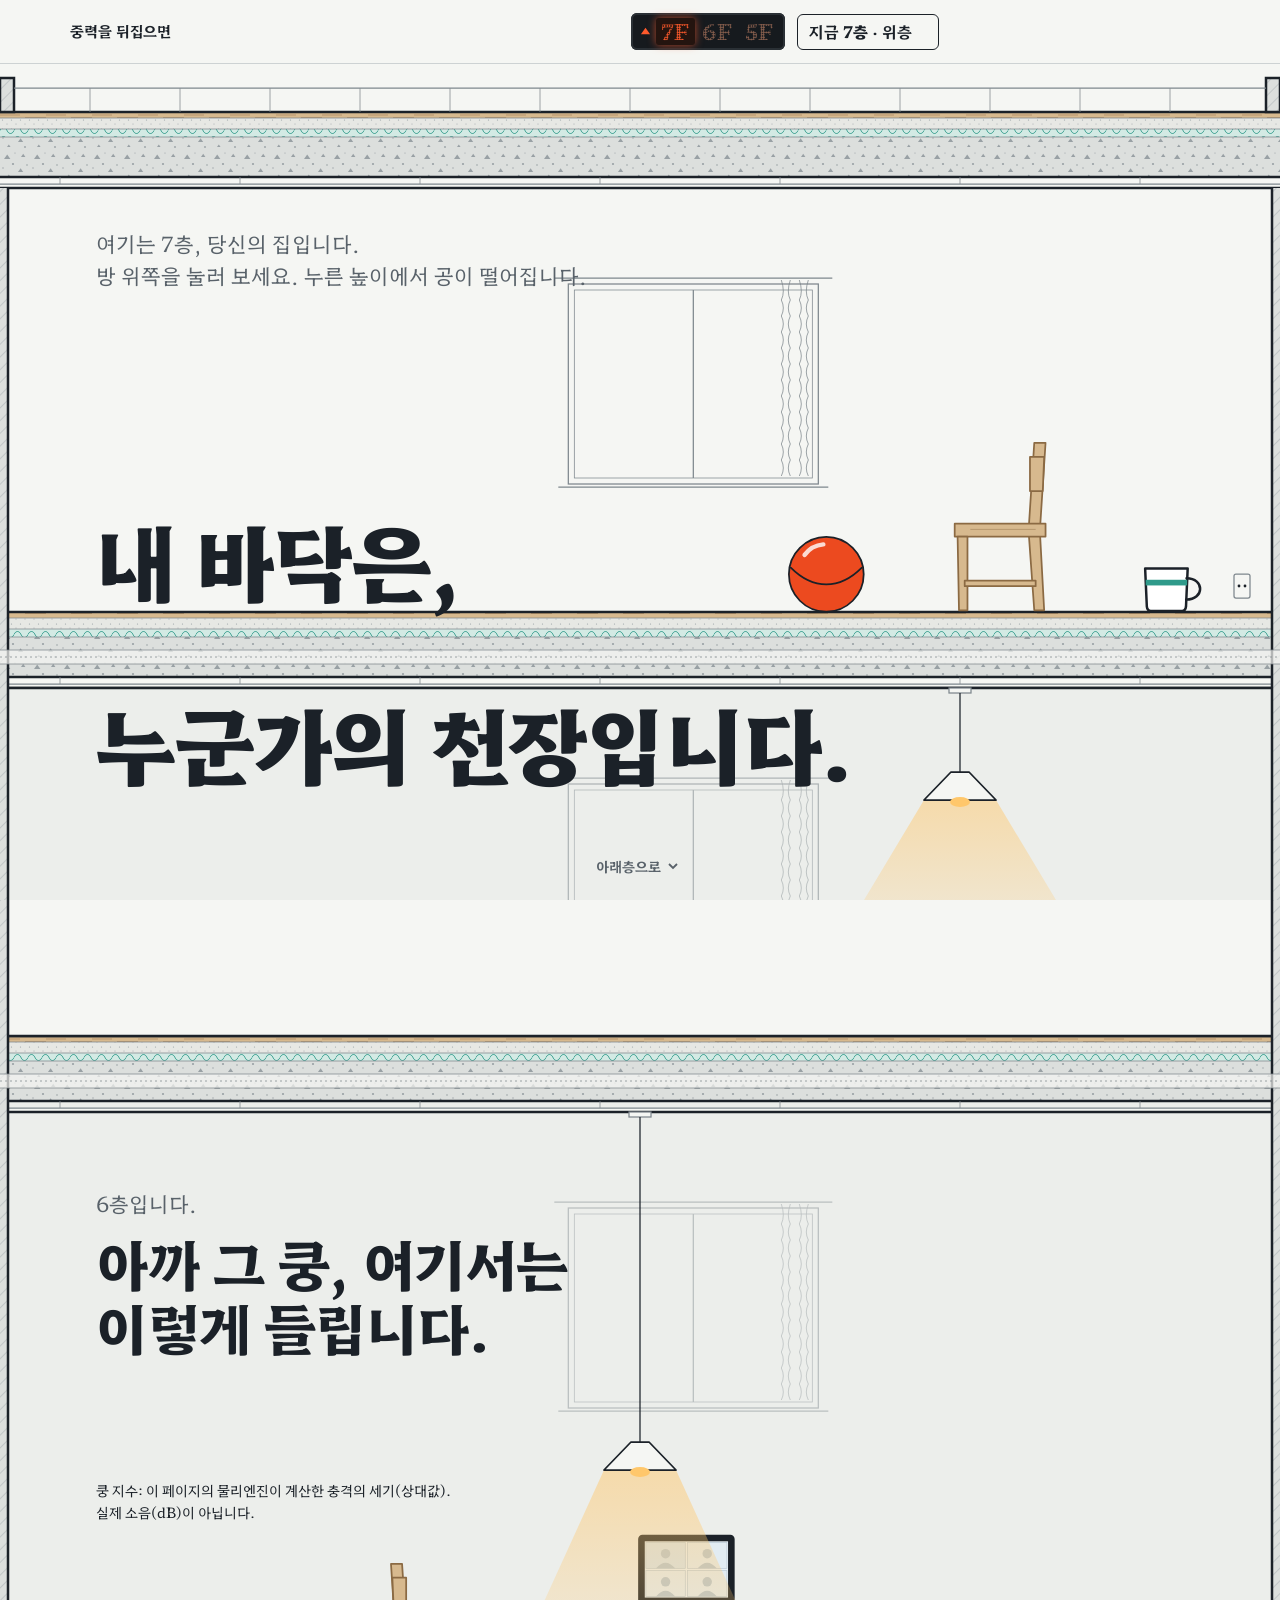
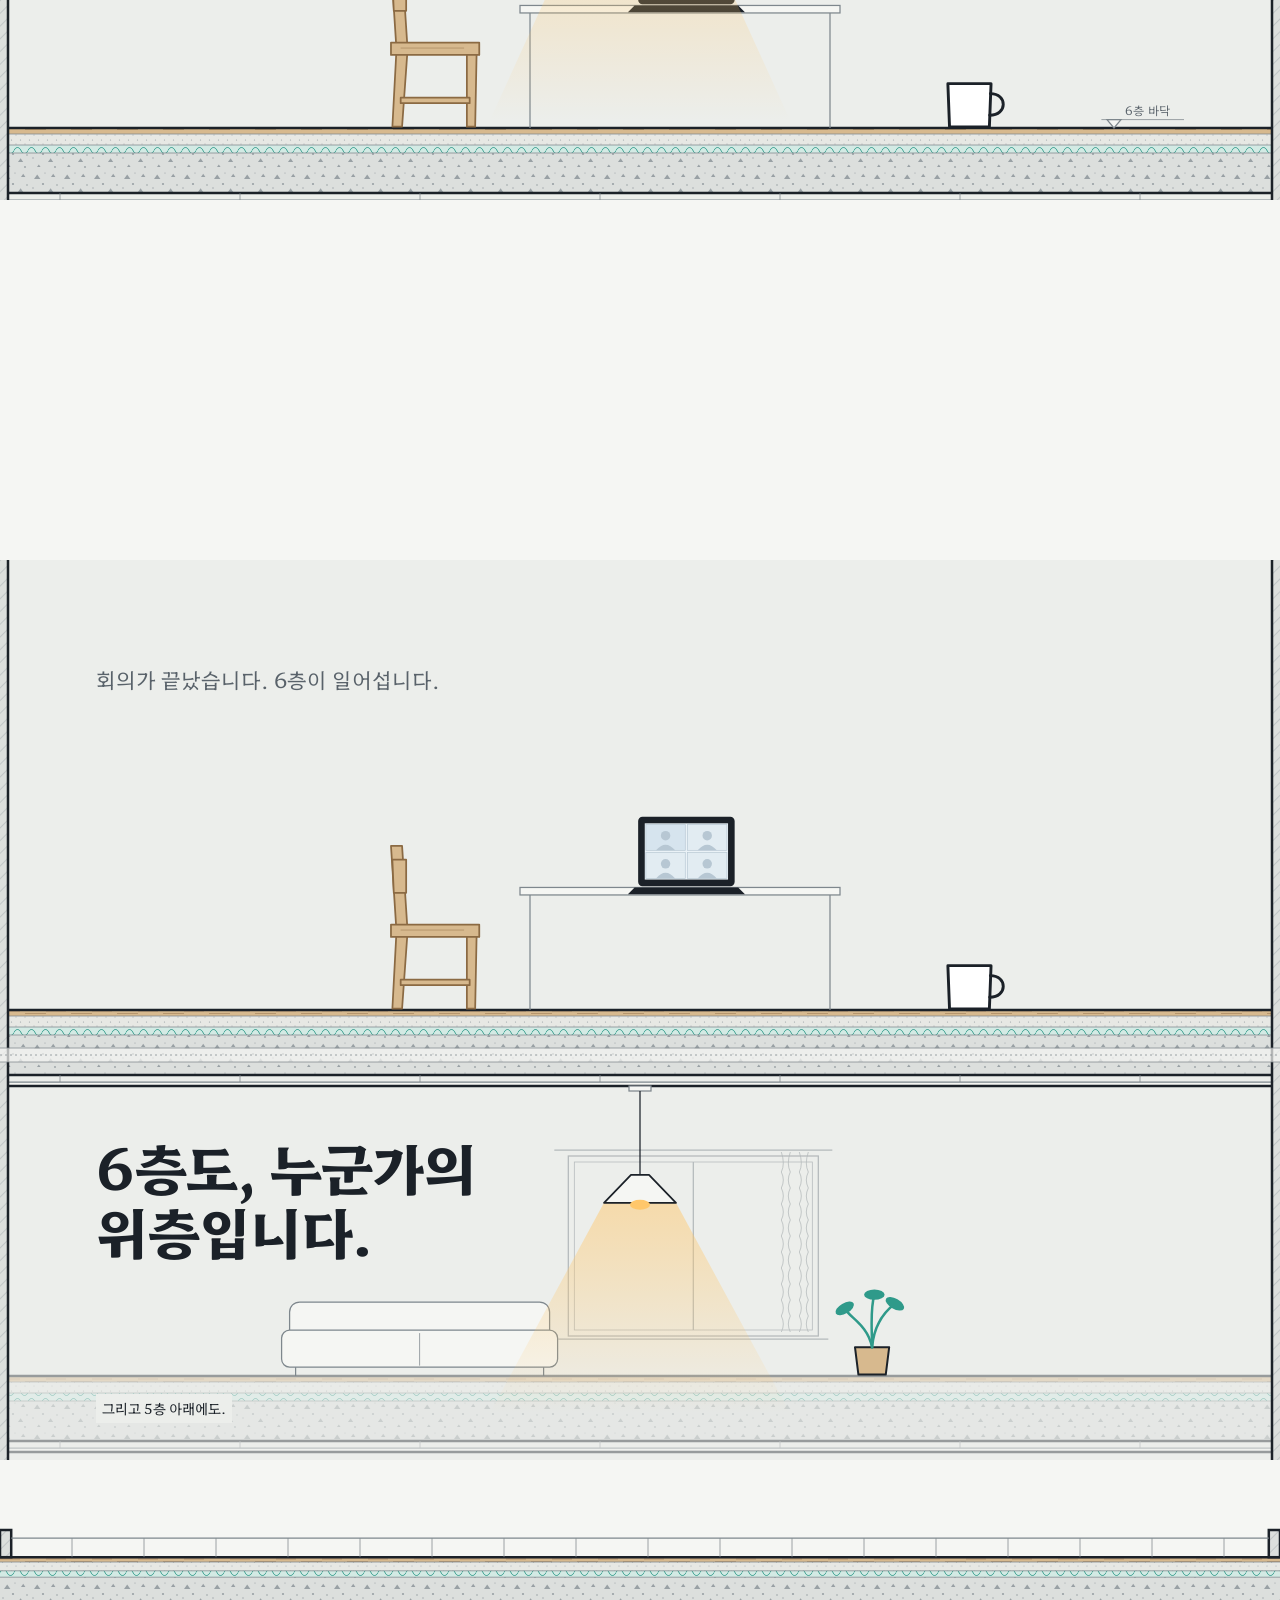
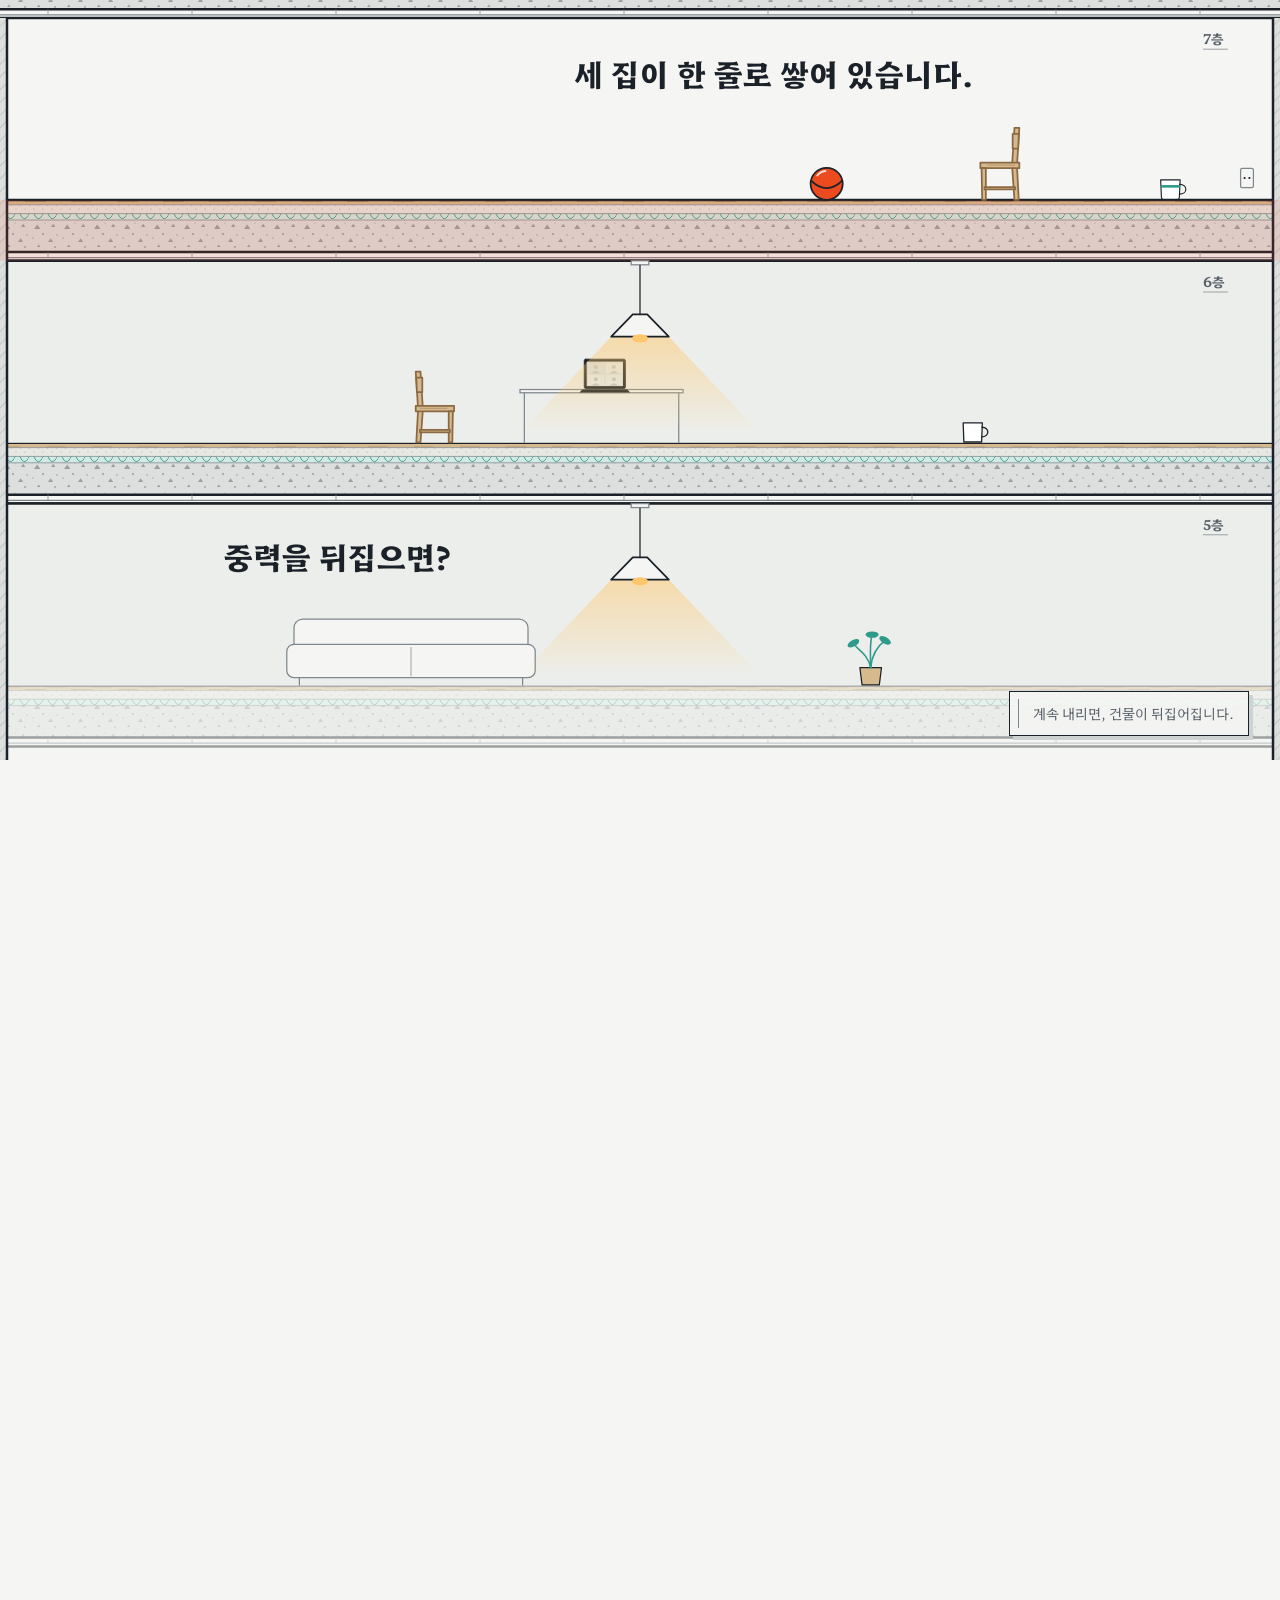
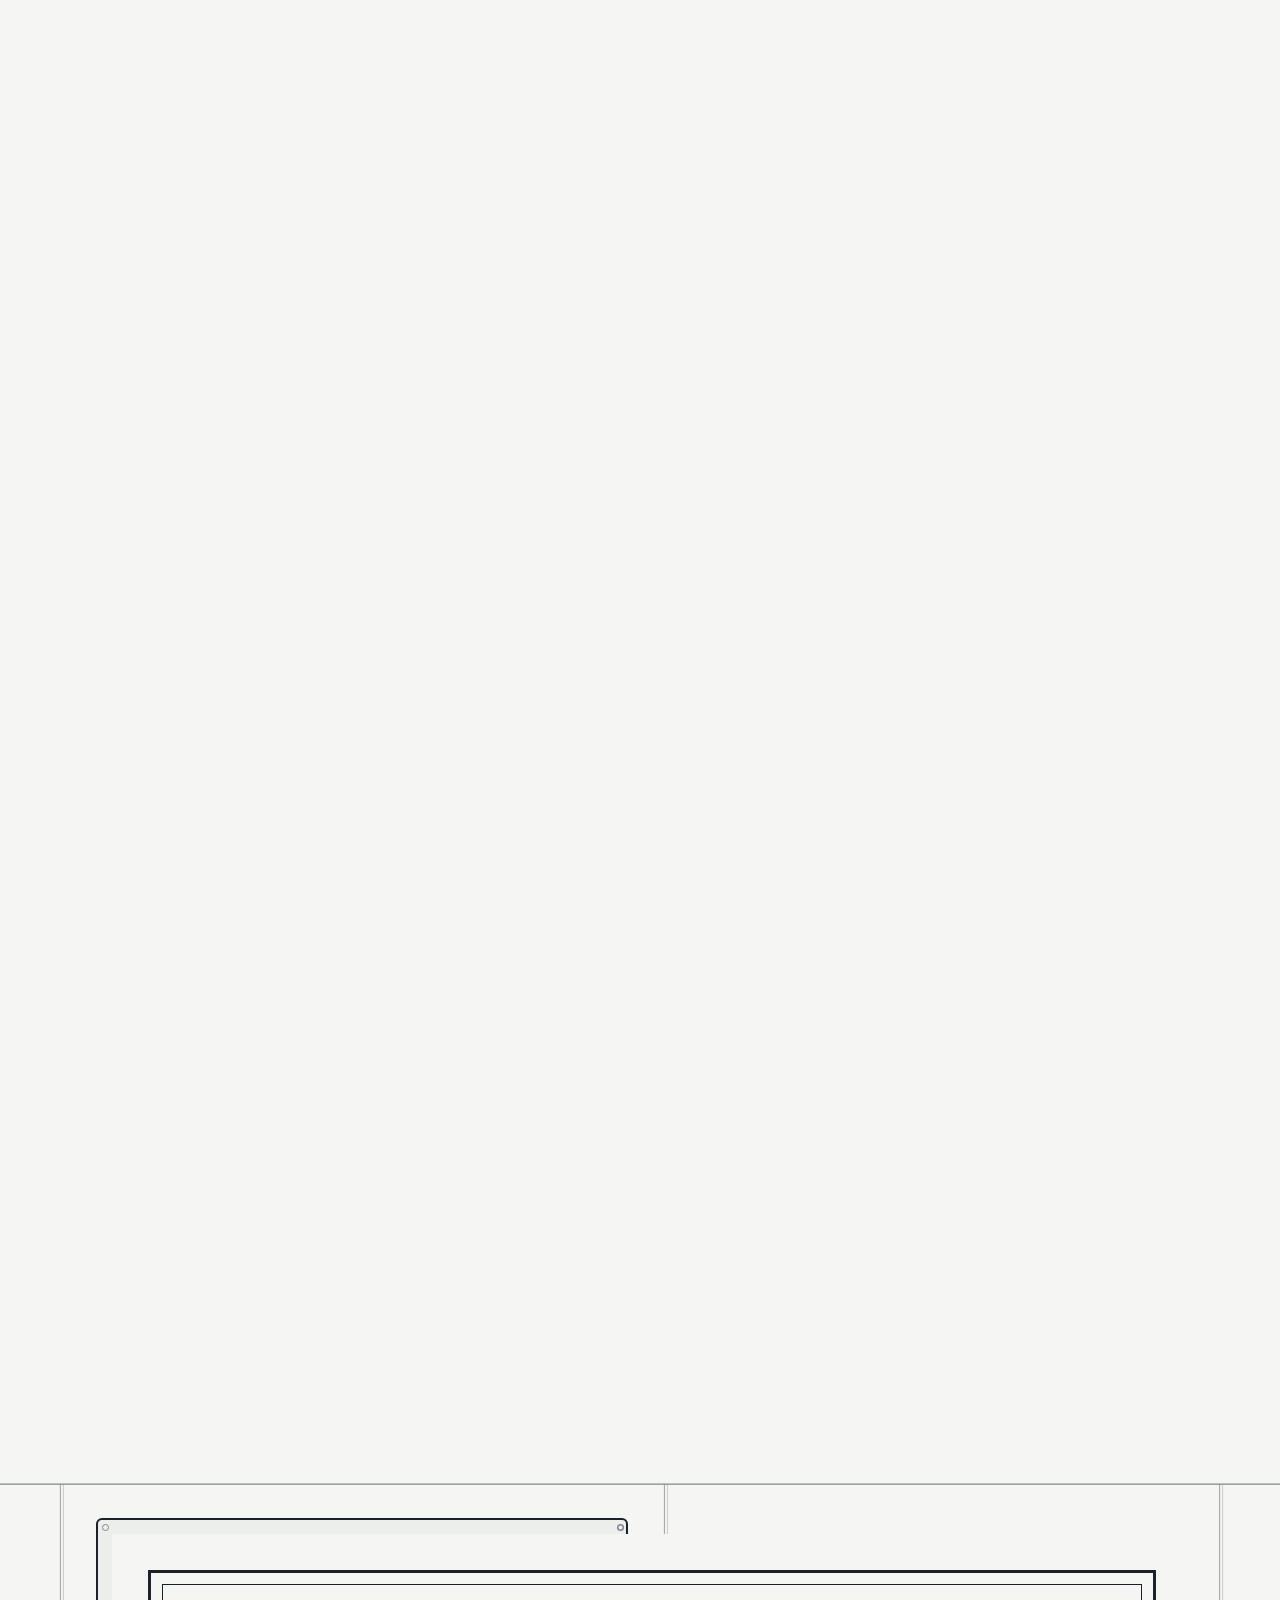
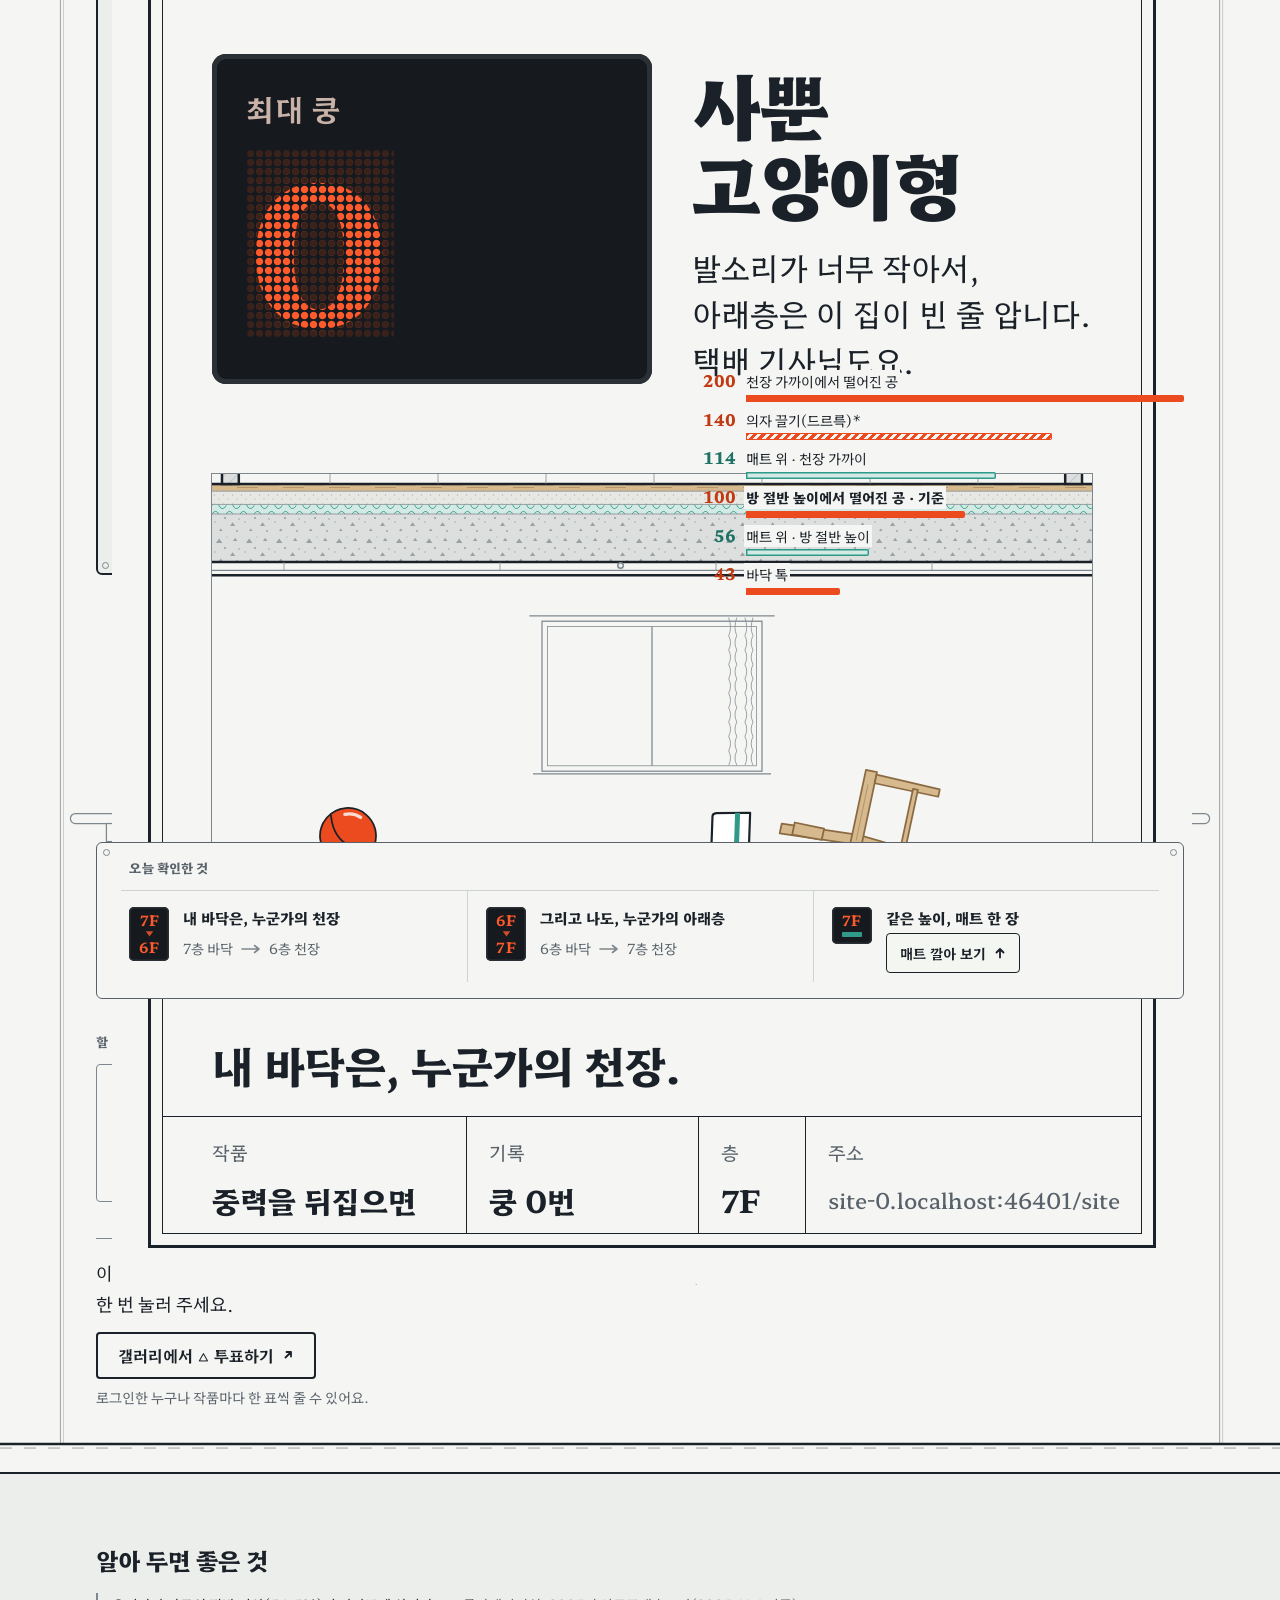
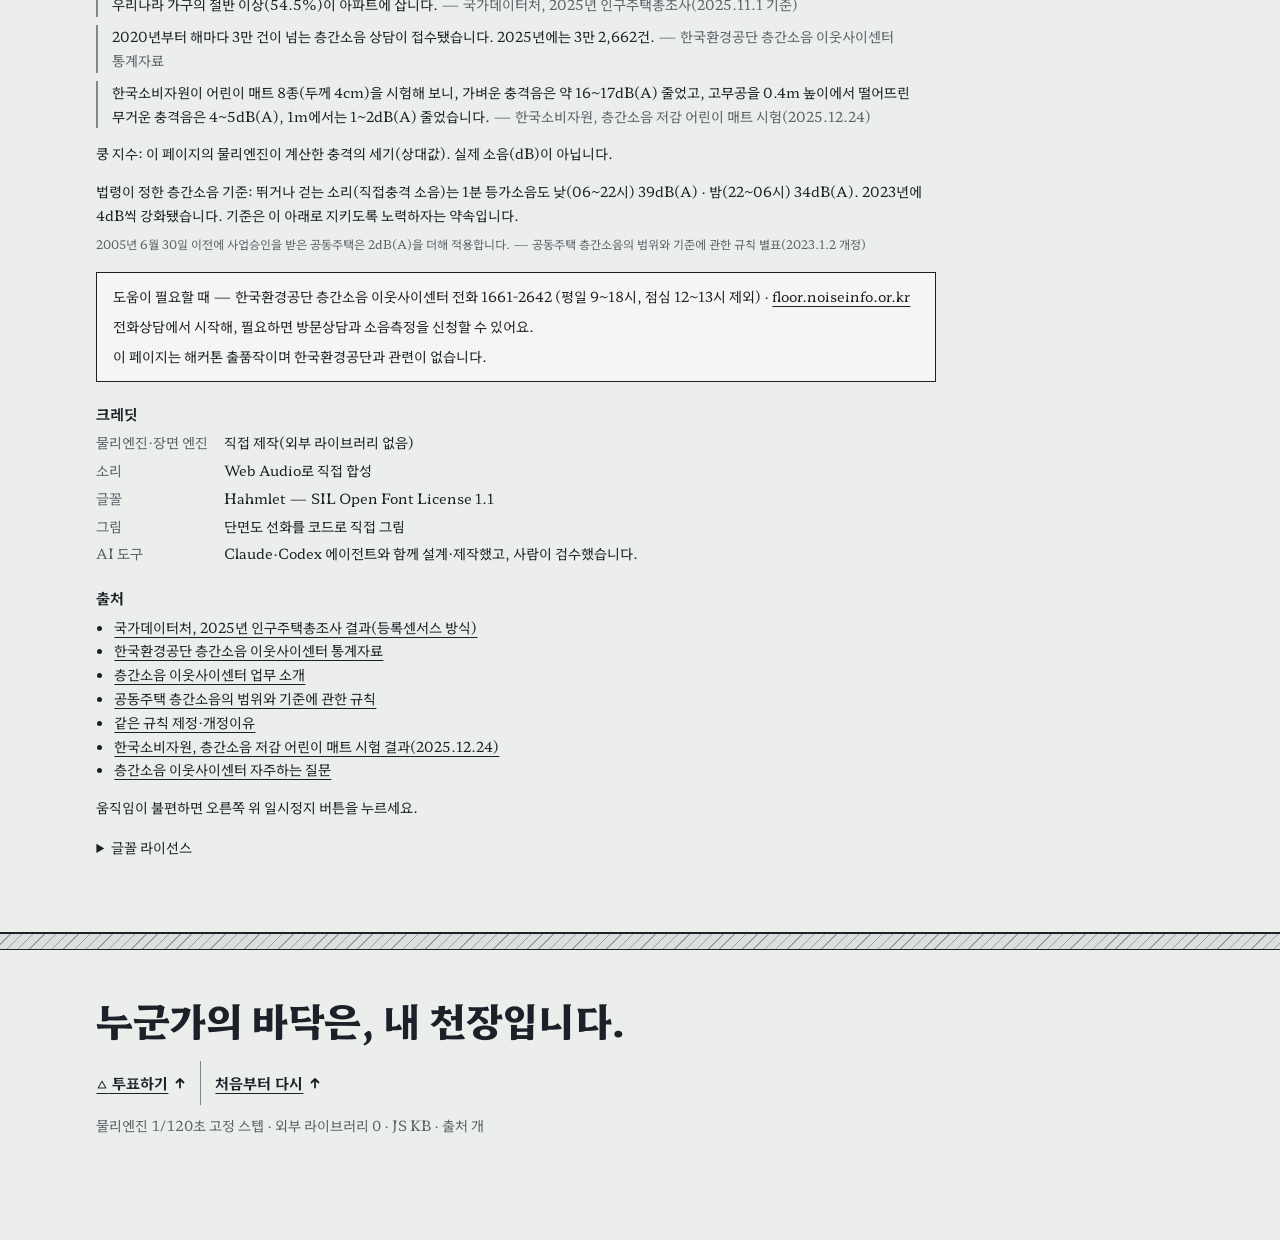
==== site/index.html @ 3a6da4c2 "중력을 뒤집으면 v1.0g 공개 랜딩톤 출품작의 페이지 소스, 직접 만든 2D 물리엔진·스크롤 장면 엔진, 빌드와 검증 스크립트. 이 저장소에서 빌드한 site/dist는 공개 데" ====
<!doctype html>
<html lang="ko">
<head>
  <meta charset="utf-8">
  <meta name="viewport" content="width=device-width, initial-scale=1, viewport-fit=cover">
  <meta name="color-scheme" content="only light">
  <!-- build:metadata -->
  <link rel="preload" href="fonts/hahmlet-subset.woff2" as="font" type="font/woff2" crossorigin>
  <style>
    /* build:tokens */
  </style>
  <link rel="stylesheet" href="styles/site.css">
  <script src="ui/section.js" defer></script>
  <script src="ui/stage.js" defer></script>
  <script src="ui/hud.js" defer></script>
  <script src="ui/card.js" defer></script>
  <!-- build:modules -->
</head>
<body>
  <a class="skip" href="#main">본문으로 건너뛰기</a>

  <!-- 머리띠: U-01 작품명 · U-02 엘리베이터 미니맵 · U-03 층 알림 · U-04 움직임 일시정지 -->
  <header class="hud">
    <span class="brand">중력을 뒤집으면</span>
    <div class="hud-right">
      <div class="lift" data-lift role="img" aria-label="엘리베이터 표시: 지금 7층, 위층">
        <svg class="lift-arrow" viewBox="0 0 12 12" aria-hidden="true" focusable="false"><path d="M1 3h10L6 10z"/></svg>
        <span class="cell is-on" data-lift-floor="7" aria-hidden="true"><span class="dots">7F</span></span>
        <span class="cell" data-lift-floor="6" aria-hidden="true"><span class="dots">6F</span></span>
        <span class="cell" data-lift-floor="5" aria-hidden="true"><span class="dots">5F</span></span>
      </div>
      <!-- v0.8 U-02b(story): 엘리베이터 옆 보이는 글 "지금 7층 · 위층". 낭독은 엘리베이터 이름(U-02)이 같은 말로 맡는다(aria-hidden).
           상태는 엔진 #main[data-current-floor][data-current-view](HOOKS), 쓰기는 ui/hud.js. 가장 긴 글 두 벌(.ln-ghost)로 폭을 미리 잡아
           글이 바뀌어도 머리띠가 밀리지 않는다. 휴대폰(폭 480 이하)은 '지금'을 빼고 층/위아래 두 줄(엘리베이터 표시판처럼) -->
      <span class="lift-now" data-lift-now aria-hidden="true">
        <span class="ln-txt"><span class="ln-now">지금 </span><b class="ln-floor">7층</b><span class="ln-sep"> · </span><span class="ln-view">위층</span></span>
        <span class="ln-ghost"><span class="ln-now">지금 </span><b class="ln-floor">7층</b><span class="ln-sep"> · </span><span class="ln-view">아래층</span></span>
        <span class="ln-ghost"><span class="ln-now">지금 </span><b class="ln-floor">세 층</b><span class="ln-sep"> </span><span class="ln-view">모두</span></span>
      </span>
      <p class="sr" data-floor-live aria-live="polite"></p>
      <!-- 토글 두 개는 숨어 있어도 자리를 잡는다(site.css .toggle[hidden]) → 켜질 때·문구가 바뀔 때 머리띠가 밀리지 않는다(레드팀 v0.2.2 6절, 320 CLS).
           v0.3 U-05 소리: 기본 꺼짐. 켜고 끄기·AudioContext는 엔진(HOOKS 9.2), 라벨은 ui/hud.js. 좁은 화면에서는 아이콘만 보이고 이름은 그대로 읽힌다.
           v0.3.5 접근성: 보이는 라벨이 지금 할 동작을 말하므로("소리 켜기" ↔ "소리 끄기") aria-pressed는 쓰지 않는다(겹쳐 쓰면 "소리 끄기, 눌림"처럼 두 번 말한다).
           상태는 data-pressed="true|false"(모양·라벨만 이 값을 본다) -->
      <div class="toggles">
        <button type="button" id="sound-toggle" class="toggle toggle-sound" data-action="sound" data-pressed="false" hidden>
          <svg viewBox="0 0 16 14" aria-hidden="true" focusable="false"><path d="M1.5 5h2.6L8 1.8v10.4L4.1 9H1.5z" fill="currentColor"/><path class="ic-off" d="M10.4 4.6l4.2 4.8M14.6 4.6l-4.2 4.8" fill="none" stroke="currentColor" stroke-width="1.6" stroke-linecap="round"/><path class="ic-on" d="M10.3 4.4a3.6 3.6 0 0 1 0 5.2M12.4 2.4a6.4 6.4 0 0 1 0 9.2" fill="none" stroke="currentColor" stroke-width="1.6" stroke-linecap="round"/></svg>
          <span class="tg-label"><span data-sound-label>소리 켜기</span><span class="tg-ghost" aria-hidden="true">소리 끄기</span></span>
        </button>
        <button type="button" id="motion-pause" class="toggle" data-pressed="false" hidden>
          <svg viewBox="0 0 14 14" aria-hidden="true" focusable="false"><g class="ic-off"><rect x="2.5" y="2" width="3" height="10" rx="1" fill="currentColor"/><rect x="8.5" y="2" width="3" height="10" rx="1" fill="currentColor"/></g><path class="ic-on" d="M3.5 2.2v9.6L11.8 7z" fill="currentColor"/></svg>
          <span class="tg-label"><span data-pause-label>움직임 일시정지</span><span class="tg-ghost" aria-hidden="true">움직임 다시 켜기</span></span>
        </button>
      </div>
    </div>
    <!-- 머리띠 아래 작은 알림: 소리 켜기 실패(엔진이 글을 쓴다, 비면 안 보임)와 U-08 첫 진동 안내(3초 뒤 엔진이 숨김) -->
    <p class="hud-note" data-sound-status role="status"></p>
    <p class="hud-note" data-cue="u-08" role="status" hidden>아래층에서 들을 때만 휴대폰이 짧게 떨립니다. 오른쪽 위 일시정지 버튼을 누르면 멈춥니다.</p>
  </header>

  <main id="main" tabindex="-1" data-page-stage data-perspective="upstairs">

    <!-- S0 · 7층, 나의 집 -->
    <section class="scene" id="s0" data-scene="s0" data-floor="7" aria-labelledby="s0-title">
      <div class="panel" data-motion="slab-intro" data-motion-sticky>
        <div class="stage" data-stage="s0" data-physics="slab">
          <svg class="room" data-art-room aria-hidden="true" focusable="false"></svg>
          <div class="strip" data-record-strip="7-6" aria-hidden="true"></div>
          <div class="lt-slab-wave-layer" data-wave-layer="7-6" aria-hidden="true"></div>
          <div class="plamp" data-physics-lamp="6" aria-hidden="true"></div>
          <div class="hit" data-hit="7" data-action="tap" aria-hidden="true"></div>
          <div class="pbody" data-physics-body="7:ball" data-action="drop" aria-hidden="true"></div>
          <div class="pbody" data-physics-body="7:chair" aria-hidden="true"></div>
          <div class="pbody" data-physics-body="7:cup" aria-hidden="true"></div>
          <span class="react" data-react="6" aria-hidden="true" hidden>…?</span>
        </div>
        <div class="copy">
          <h1 id="s0-title"><span class="display" data-place="s0-line1">내 바닥은,</span> <span class="display" data-place="s0-line2">누군가의 천장입니다.</span></h1>
          <!-- S0-02(v0.2.2): 모바일 줄바꿈 "…집입니다. / 바닥을 톡, 또는 방 위쪽을 눌러 / 공을 떨어뜨려 보세요." 폭 360 이하에서는 첫 문장을 숨긴다(엘리베이터 7F·U-03a가 같은 정보) -->
          <!-- v0.8(story S0-02): 할 일과 결과 두 문장. 휴대폰은 두 문장을 두 줄로. 폭 360 이하 첫 문장 숨김은 그대로(머리띠 U-02b가 같은 정보) -->
          <p class="lead" data-place="s0-intro"><span class="intro-a">여기는 7층, 당신의 집입니다.<br></span>방 위쪽을 눌러 보세요. <br class="m-only">누른 높이에서 공이 떨어집니다.</p>
          <p class="keys" data-place="s0-keys">
            <button type="button" class="btn btn-ghost btn-sm" data-action="drop" hidden>공 떨어뜨리기</button>
            <button type="button" class="btn btn-ghost btn-sm" data-action="drop-high" hidden>높은 데서 떨어뜨리기</button>
            <button type="button" class="btn btn-ghost btn-sm" data-action="tap" hidden>바닥 톡</button>
          </p>
          <p class="cue" data-place="s0-after" data-cue="s0-after" hidden>방금 그 쿵, 6층 천장에 닿았습니다.<br>더 높이에서 떨어뜨리면, 더 크게 울립니다.</p>
          <!-- v1.0-K(story S0-07): 띠 주석 = 쿵 지수 정의와 눈금(기준 100과 양 끝, 버튼으로 다시 낼 수 있는 실측값만). 숫자는 정적 글(qa가 엔진값과 대조).
               휴대폰 줄바꿈 "…공 100 · / 천장 가까이 공 200". 'dB 아님'은 S2 U-06·S6-16·바닥글 -->
          <!-- 넓은 화면은 6층 조명 오른쪽 좁은 칸에 세로 미니 눈금(위 = 큰 값, S6 눈금과 같은 문법)으로 선다(stage.js .is-col). 글 순서(DOM)는 그대로 -->
          <p class="band-note band-ruler" data-place="s0-band" data-cue="s0-band" hidden><span class="br-k">쿵 지수<span class="br-def">(바닥이 받은 충격의 세기)</span>:</span> <br class="m-only"><span class="br-list"><span class="br-i"><span class="br-l">바닥 톡</span> <b>43</b></span><span class="br-sep"> · </span><span class="br-i"><span class="br-l">방 절반 높이 공</span> <b>100</b></span><span class="br-sep"> · </span><br class="m-only"><span class="br-i"><span class="br-l">천장 가까이 공</span> <b>200</b></span></span></p>
          <output class="sr" data-kung-reading></output>
          <p class="sr" data-fx="first-impact" role="status"></p>
          <a class="scroll-hint" data-place="s0-down" href="#s2">아래층으로 <svg viewBox="0 0 12 12" aria-hidden="true" focusable="false"><path d="M2 4l4 4 4-4" fill="none" stroke="currentColor" stroke-width="1.8"/></svg></a>
        </div>
      </div>
    </section>

    <!-- S1 · 7층, 쿵 기록 확장 [1.1] (v0.3, HOOKS 9.1). S0와 같은 방·같은 바디(엔진이 이름으로 묶는다).
         모듈이 준비되기 전에는 장면 전체가 hidden이다(없으면 S0 → S2로 잇는다) -->
    <section class="scene" id="s1" data-scene="s1" data-floor="7" aria-labelledby="s1-title" hidden>
      <div class="panel" data-motion="record-extend" data-motion-sticky>
        <div class="stage" data-stage="s1" data-physics="gesture">
          <svg class="room" data-art-room aria-hidden="true" focusable="false"></svg>
          <div class="strip" data-record-strip="7-6" aria-hidden="true"></div>
          <div class="lt-slab-wave-layer" data-wave-layer="7-6" aria-hidden="true"></div>
          <div class="plamp" data-physics-lamp="6" aria-hidden="true"></div>
          <div class="pbody" data-physics-body="7:ball" data-physics-gesture="throw-ball" aria-hidden="true"></div>
          <div class="pbody" data-physics-body="7:chair" data-physics-gesture="drag-chair" aria-hidden="true"></div>
          <div class="pbody" data-physics-body="7:cup" aria-hidden="true"></div>
          <span class="react" data-react="6" aria-hidden="true" hidden>…?</span>
          <!-- 의자를 꾹 누르는 0.3초 동안 차오르는 고리(터치). 자리(left·top = 누른 점)와 hidden은 엔진 -->
          <span class="grab-ring" data-grab-ring aria-hidden="true" hidden></span>
        </div>
        <div class="copy">
          <div data-place="s1-note">
            <h2 id="s1-title" class="s1-h">던져도, 끌어도 됩니다. <br class="d-only">전부 바닥에 새겨집니다.</h2>
            <p class="cue" data-cue="s1-03" hidden>의자는 꾹 눌러 끌고, 공은 잡아 던질 수 있어요.</p>
          </div>
          <!-- v0.3.1: 버튼은 안내와 따로 놓는다(휴대폰은 화면 아래 엄지 자리 — 공이 굴러오는 바닥선 위를 비운다) -->
          <p class="keys" data-place="s1-keys">
            <button type="button" class="btn btn-ghost btn-sm" data-action="drag-chair" hidden>의자 끌기</button>
            <button type="button" class="btn btn-ghost btn-sm" data-action="throw-ball" hidden>세게 던지기</button>
          </p>
          <p class="sr" data-fx="gesture-feedback" role="status"></p>
        </div>
      </div>
    </section>

    <!-- S2 · 6층, 같은 쿵 다른 자리 -->
    <section class="scene" id="s2" data-scene="s2" data-floor="6" aria-labelledby="s2-title">
      <div class="panel" data-motion="replay-cue" data-motion-sticky>
        <div class="stage" data-stage="s2" data-physics="replay-pendulum">
          <svg class="room" data-art-room aria-hidden="true" focusable="false"></svg>
          <div class="strip" data-record-strip="7-6" aria-hidden="true"><span data-replay-cursor hidden></span></div>
          <div class="lt-slab-wave-layer" data-wave-layer="7-6" aria-hidden="true"></div>
          <div class="plamp" data-physics-lamp="6" aria-hidden="true"></div>
          <div class="pbody" data-physics-body="6:chair" aria-hidden="true"></div>
          <div class="pbody" data-physics-body="6:mug" aria-hidden="true"></div>
          <span class="react" data-react="laptop" aria-hidden="true" hidden>…?</span>
        </div>
        <div class="copy">
          <div data-place="s2-copy">
            <p class="lead">6층입니다.</p>
            <h2 id="s2-title" class="h2">아까 그 쿵, 여기서는 이렇게 들립니다.</h2>
            <p class="cue" data-cue="s2-after" hidden>같은 ‘쿵’, 듣는 자리가 다릅니다.</p>
            <p class="cue" data-cue="s2-empty" hidden>조용히 지나가셨네요. 대신 공이 한 번 떨어졌습니다.</p>
            <p class="cue cue-sound" data-cue="s2-06" hidden>오른쪽 위에서 소리를 켜면, 여기서는 더 둔하고 크게 들립니다.</p>
            <p class="actions"><button type="button" class="btn btn-ghost btn-sm" data-action="replay" hidden>다시 듣기</button></p>
            <p class="u06">쿵 지수: 이 페이지의 물리엔진이 계산한 충격의 세기(상대값). 실제 소음(dB)이 아닙니다.</p>
            <p class="sr" data-fx="replay-feedback" role="status"></p>
          </div>
        </div>
      </div>
    </section>

    <!-- S3 · 5층, 6층도 누군가의 위층 -->
    <section class="scene" id="s3" data-scene="s3" data-floor="5" aria-labelledby="s3-title">
      <div class="panel" data-motion="floor-continuation" data-motion-sticky>
        <div class="stage" data-stage="s3" data-physics="transmit-impact">
          <svg class="room" data-art-room aria-hidden="true" focusable="false"></svg>
          <div class="strip" data-record-strip="6-5" aria-hidden="true"></div>
          <div class="lt-slab-wave-layer" data-wave-layer="6-5" aria-hidden="true"></div>
          <div class="plamp" data-physics-lamp="5" aria-hidden="true"></div>
          <div class="hit" data-hit="6" data-action="nudge" aria-hidden="true"></div>
          <div class="pbody" data-physics-body="6:chair" data-action="nudge" aria-hidden="true"></div>
          <div class="pbody" data-physics-body="6:mug" aria-hidden="true"></div>
          <div class="pbody" data-physics-body="5:plant" aria-hidden="true"></div>
          <span class="react" data-react="5" aria-hidden="true" hidden>…?</span>
        </div>
        <div class="copy">
          <div data-place="s3-top">
            <p class="lead">회의가 끝났습니다. 6층이 일어섭니다.</p>
            <p class="actions"><button type="button" class="btn btn-ghost btn-sm" data-action="nudge" hidden>6층 의자 밀기</button></p>
          </div>
          <h2 id="s3-title" class="h2" data-place="s3-key">6층도, 누군가의 위층입니다.</h2>
          <p data-place="s3-below">그리고 5층 아래에도.</p>
          <p class="sr" data-fx="floor-echo" role="status"></p>
        </div>
      </div>
    </section>

    <!-- S4 · 절정: 중력을 뒤집으면. 회전은 data-flip-layer(무대)만. 버튼·핵심 카피·머리띠는 밖 -->
    <section class="scene" id="s4" data-scene="s4" data-floor="7 6 5" aria-labelledby="s4-title">
      <div class="panel" data-motion="flip-stage" data-motion-sticky>
        <div class="stage" data-stage="s4" data-physics="reverse-gravity">
          <div class="flip-layer lt-building-flip-layer" data-flip-layer>
            <svg class="room" data-art-room aria-hidden="true" focusable="false"></svg>
            <div class="strip" data-record-strip="7-6" aria-hidden="true"></div>
            <div class="strip" data-record-strip="6-5" aria-hidden="true"></div>
            <div class="lt-slab-wave-layer" data-wave-layer="7-6" aria-hidden="true"></div>
            <div class="lt-slab-wave-layer" data-wave-layer="6-5" aria-hidden="true"></div>
            <div class="lt-slab-wave-layer" data-wave-layer="6-7" aria-hidden="true"></div>
            <div class="lt-slab-wave-layer" data-wave-layer="5-6" aria-hidden="true"></div>
            <div class="plamp" data-physics-lamp="6" aria-hidden="true"></div>
            <div class="plamp" data-physics-lamp="5" aria-hidden="true"></div>
            <div class="pbody" data-physics-body="7:ball" aria-hidden="true"></div>
            <div class="pbody" data-physics-body="7:chair" aria-hidden="true"></div>
            <div class="pbody" data-physics-body="7:cup" aria-hidden="true"></div>
            <div class="pbody" data-physics-body="6:chair" aria-hidden="true"></div>
            <div class="pbody" data-physics-body="6:mug" aria-hidden="true"></div>
            <div class="pbody" data-physics-body="5:plant" aria-hidden="true"></div>
            <!-- 글 블록 번호는 엔진의 방을 따른다: copy:1 = 7층에 떠 있는 블록, copy:0 = 5층에 떠 있는 블록 -->
            <p class="block" data-physics-body="copy:1" aria-hidden="true">세 집이 한 줄로 쌓여 있습니다.</p>
            <p class="block" data-physics-body="copy:0" aria-hidden="true">중력을 뒤집으면?</p>
            <span class="react" data-react="7" data-building-upright aria-hidden="true" hidden>…?</span>
          </div>
          <!-- v0.6 F2(motion R10-5): 480 이하 준비·회전 동안 정방향으로 읽히는 S4-02(회전층 밖, arch가 hidden을 켜고 끈다). 낭독은 #s4-title이 한 번 -->
          <p class="s4-question" data-s4-question aria-hidden="true" hidden>중력을 뒤집으면?</p>
        </div>
        <div class="copy">
          <h2 id="s4-title" class="sr">세 집이 한 줄로 쌓여 있습니다. 중력을 뒤집으면?</h2>
          <div class="controls" data-place="s4-controls">
            <!-- v0.6 F2b(story S4-23 · contest R2-4): 첫 뒤집기를 마치고 돌아온 뒤에만 보이는 주 행동. 상태 [data-flip-again]·hidden은 arch.
                 JS가 있으면 arch가 S5로 스크롤하고 지금 차례 버튼에 초점(cushion-revisit과 같은 처리) -->
            <a class="btn btn-primary s4-next" href="#s5" data-action="s4-next" hidden>다시 7층으로 <svg viewBox="0 0 12 12" aria-hidden="true" focusable="false"><path d="M2 4l4 4 4-4" fill="none" stroke="currentColor" stroke-width="1.8"/></svg></a>
            <button type="button" class="btn btn-primary" data-action="flip" aria-pressed="false" hidden>
              <svg viewBox="0 0 16 16" aria-hidden="true" focusable="false"><path d="M3.2 9.5A5 5 0 1 0 4.6 4.3" fill="none" stroke="currentColor" stroke-width="1.8" stroke-linecap="round"/><path d="M2.4 1.8v3.6h3.6" fill="none" stroke="currentColor" stroke-width="1.8" stroke-linecap="round" stroke-linejoin="round"/></svg>
              <span data-flip-label>중력 뒤집기</span>
            </button>
            <p class="hint">계속 내리면, 건물이 뒤집어집니다.</p>
          </div>
          <div class="callout" data-flip-cue="listen" data-place="s4-listen">
            <p class="display">이제 당신이 아래층입니다.</p>
            <p class="s406" data-cue="s4-06">6층의 의자 소리입니다. 회의를 마치고 일어났을 뿐인데.</p>
            <button type="button" class="btn btn-primary" data-action="reset-flip" hidden>원래대로 돌리기</button>
            <p class="s419" data-cue="s4-19" hidden>다시 바로 들면, 중력이 돌아옵니다.</p>
          </div>
          <div class="callout callout-return" data-flip-cue="return" data-place="s4-return">
            <p class="lead">중력이 돌아오면 —</p>
            <p class="h2">우리는 모두 <br class="m-only">누군가의 위층이고, <br>누군가의 아래층입니다.</p>
          </div>
          <!-- v0.3 휴대폰으로 뒤집기(HOOKS 9.3, S4-10~S4-16). 지원하는 모바일에서만 엔진이 hidden을 푼다(데스크톱·인앱·센서 없음은 늘 숨김).
               상태는 section#s4[data-sensor-state]: idle · requesting · tilting · inverted · returned · fallback -->
          <div class="sensor" data-place="s4-sensor" data-sensor-offer hidden>
            <svg class="sensor-phone" viewBox="0 0 44 48" aria-hidden="true" focusable="false"><rect x="15" y="9" width="17" height="30" rx="3.5" fill="none" stroke="currentColor" stroke-width="1.8"/><path d="M21 13.5h5" stroke="currentColor" stroke-width="1.6" stroke-linecap="round"/><path d="M9 34.5A15.5 15.5 0 0 1 10.6 11" fill="none" stroke="currentColor" stroke-width="1.6" stroke-linecap="round" stroke-dasharray="3 3"/><path d="M6.4 13.8l4.4-3.2.9 5.3" fill="none" stroke="currentColor" stroke-width="1.6" stroke-linecap="round" stroke-linejoin="round"/></svg>
            <div class="sensor-body">
              <p class="sensor-title">휴대폰을 거꾸로 들어 보세요.</p>
              <p class="sensor-small" data-cue="s4-16">화면 회전 잠금을 켜 두면 더 잘 됩니다.</p>
              <p class="sensor-actions">
                <button type="button" class="btn btn-primary btn-sm" data-action="sensor-enable" hidden>휴대폰으로 뒤집기</button>
                <button type="button" class="btn-link" data-action="sensor-use-button" hidden>버튼으로 볼게요</button>
              </p>
              <p class="sensor-fine">기울기 센서는 이 장면에서만 쓰고, 어디에도 저장하지 않습니다.</p>
            </div>
          </div>
          <!-- 센서 알림 묶음: 버튼 바로 위. 상태 글(S4-13·S4-14 등, 엔진이 씀, 비면 안 보임)과 S4-17·S4-18·S4-20 큐가 겹치지 않고 쌓인다 -->
          <div class="sensor-msgs" data-place="s4-msgs">
            <p class="sensor-status" data-sensor-status role="status"></p>
            <p class="sensor-status" data-cue="s4-17" hidden>화면이 같이 돌아갔어요. 버튼으로 뒤집어 볼까요?</p>
            <p class="sensor-status" data-cue="s4-18" hidden>스크롤로 이어서 뒤집습니다.</p>
            <p class="sensor-status is-quiet" data-cue="s4-20" hidden>외부 브라우저에서 열면 휴대폰을 직접 뒤집을 수 있어요.</p>
          </div>
          <p class="sr" data-perspective-label role="status"></p>
          <p class="sr" data-fx="perspective-feedback" role="status"></p>
        </div>
      </div>
    </section>

    <!-- S5 · 다시 7층, 매트 한 장 [1.1] (v0.3, HOOKS 9.1). 같은 공(7:ball)·같은 높이로 맨바닥 한 번, 매트 위 한 번.
         시험 상태는 section의 data-mat-test(ready → dropping-before → before → laid → dropping-after → done). 모듈 준비 전에는 장면 전체가 hidden.
         떨어뜨릴 높이는 [data-stage="s5"]의 data-drop-height(0 = 방 윗면, 1 = 바닥, 없으면 0.5) → 점선·치수선이 그 높이에 선다 -->
    <section class="scene" id="s5" data-scene="s5" data-floor="7" data-mat-test="ready" aria-labelledby="s5-title" hidden>
      <div class="panel" data-motion="mat-test" data-motion-sticky>
        <div class="stage" data-stage="s5" data-physics="mat-test">
          <svg class="room" data-art-room aria-hidden="true" focusable="false"></svg>
          <div class="strip" data-record-strip="7-6" aria-hidden="true"></div>
          <div class="lt-slab-wave-layer" data-wave-layer="7-6" aria-hidden="true"></div>
          <div class="plamp" data-physics-lamp="6" aria-hidden="true"></div>
          <!-- 매트(완충재 단면 무늬). 깔면 엔진이 hidden을 푼다 → 말려 있던 매트가 펼쳐진다(움직임 줄이기에서는 바로) -->
          <div class="pbody mat" data-mat aria-hidden="true" hidden></div>
          <div class="mat-roll" data-mat-roll data-action="mat-lay" aria-hidden="true"></div>
          <div class="pbody" data-physics-body="7:ball" aria-hidden="true"></div>
        </div>
        <div class="copy">
          <div data-place="s5-head">
            <h2 id="s5-title" class="h2">다시 7층.</h2>
            <p class="lead" data-cue="s5-08" hidden>당신의 가장 큰 쿵, <span class="nowrap">그 높이에서</span> <span class="nowrap">한 번 더.</span></p>
            <p class="lead" data-cue="s5-08b" hidden>방 높이의 절반에서, 공을 한 번 떨어뜨려 봅니다.</p>
            <p class="lead s502">같은 공, 같은 높이. 이번엔 매트 위에서.</p>
          </div>
          <!-- S5-03 시험 순서(차례가 아닌 버튼은 엔진이 aria-disabled="true" → 흐리게) -->
          <ol class="steps" data-place="s5-steps">
            <li><button type="button" class="btn btn-ghost btn-sm step" data-action="mat-before" hidden>맨바닥에 떨어뜨리기</button></li>
            <li><button type="button" class="btn btn-ghost btn-sm step" data-action="mat-lay" hidden>매트 깔기</button></li>
            <li><button type="button" class="btn btn-ghost btn-sm step" data-action="mat-after" hidden><span class="t-first">매트 위에 떨어뜨리기</span><span class="t-again">매트 위에 다시 떨어뜨리기</span></button></li>
          </ol>
          <div class="mat-result" data-place="s5-result">
            <p class="cue" data-mat-result hidden>쿵 <b class="v-before" data-impact-before>—</b> → <b class="v-after" data-impact-after>—</b>. <br class="d-only">쿵 지수가 <b data-impact-reduction>—</b>% 줄었습니다.</p>
            <p class="s507" data-cue="s5-07">이 수치는 이 페이지 물리엔진의 값입니다. 실제 매트는 가벼운 충격엔 효과가 크고, 높은 데서 물건이 떨어지는 큰 충격엔 효과가 적습니다.</p>
          </div>
          <p class="cue mat-lamp" data-place="s5-lamp" data-cue="s5-05" hidden>6층 조명이 덜 흔들립니다.</p>
          <p class="h2 mat-key" data-place="s5-key" data-cue="s5-after" hidden>배려는 거창하지 않습니다.<br>매트 한 장입니다.</p>
          <p class="sr" data-fx="mat-feedback" role="status"></p>
        </div>
      </div>
    </section>

    <!-- S6 · 끝 화면: 엘리베이터 안 -->
    <section class="scene scene-end" id="s6" data-scene="s6" data-floor="7" aria-labelledby="s6-title">
      <div class="panel" data-motion="result-reveal">
        <div class="stage" data-stage="s6" data-physics="result-record">
          <svg class="room" data-art-room aria-hidden="true" focusable="false"></svg>
        </div>
        <div class="end">
          <h2 id="s6-title" class="h2 title" data-result-headline>오늘 이 페이지에서, 당신은 이런 위층이었습니다.</h2>
          <div class="board" data-place="s6-board">
            <div class="sheet">
              <article class="card" data-result-canvas aria-labelledby="card-type">
                <div class="frame-o"></div><div class="frame-i"></div>
                <div class="panel-led"><span class="lbl" data-result-label>최대 쿵</span><span class="num" data-result-peak>0</span></div>
                <!-- v0.3 카드 v2 보조 줄 S6-10(S5를 마쳤을 때만 엔진이 hidden을 푼다). 큰 숫자는 늘 최대 쿵 -->
                <p class="matline" data-result-mat hidden>매트 위에선 쿵 <b class="v-before" data-result-mat-before>—</b> → <b class="v-after" data-result-mat-after>—</b></p>
                <div class="side-t">
                  <p class="type" id="card-type" data-result-title>사뿐 고양이형</p>
                  <p class="quip" data-result-copy>발소리가 너무 작아서, 아래층은 이 집이 빈 줄 압니다. 택배 기사님도요.</p>
                </div>
                <div class="mini"><svg data-card-mini aria-hidden="true" focusable="false"></svg></div>
                <p class="close">내 바닥은, 누군가의 천장.</p>
                <!-- v0.3 S6-09 배지: 센서로 실제로 뒤집었을 때만 -->
                <p class="badge" data-result-sensor hidden><svg viewBox="0 0 16 20" aria-hidden="true" focusable="false"><rect x="3" y="2" width="10" height="16" rx="2" fill="none" stroke="currentColor" stroke-width="1.6"/><path d="M6.5 15h3" stroke="currentColor" stroke-width="1.4" stroke-linecap="round"/></svg>휴대폰으로 직접 뒤집음</p>
                <div class="tb">
                  <div><span class="k">작품</span><b>중력을 뒤집으면</b></div>
                  <div><span class="k">기록</span><b data-result-detail>쿵 0번</b></div>
                  <div><span class="k">층</span><b>7F</b></div>
                  <div data-cell><span class="k">주소</span><b class="url" data-result-url></b></div>
                </div>
              </article>
            </div>
          </div>
          <div class="side">
            <!-- v0.5 E1 S6-13·S6-13b(story v5): 사용자 기록이 0일 때만(arch가 #s6[data-result-state="empty"]). 카드 숫자는 정직하게 0 그대로.
                 이 상태에서는 [7층으로]가 주 버튼, [카드 저장]은 보조 모양(site.css). 카드 PNG에는 들어가지 않는다(카드 밖).
                 동작 intro-revisit(arch): S0 맨 위 + [공 떨어뜨리기]에 초점, 기록은 지우지 않는다. JS가 없으면 #s0로 이동만 -->
            <!-- v0.6 F2(story R8-3·6·8): 기록 0 안에서 매트 시험만 한 사람은 S6-13m(arch #s6[data-result-empty="mat"]). 한 문장만 보인다(site.css) -->
            <div class="end-empty" data-result-empty>
              <p class="e1-none">아직 쿵 0번이에요.<br class="m-only"> 집에서 공 하나면 이 카드가 달라집니다.</p>
              <p class="e1-mat">매트 시험만 했어요.<br class="m-only"> 집에서 공 하나면 이 카드가 달라집니다.</p>
              <a class="btn btn-primary btn-sm" href="#s0" data-action="intro-revisit">집으로 <svg viewBox="0 0 12 12" aria-hidden="true" focusable="false"><path d="M6 10.5V2M2.5 5.5 6 2l3.5 3.5" fill="none" stroke="currentColor" stroke-width="1.8" stroke-linecap="round" stroke-linejoin="round"/></svg></a>
            </div>
            <!-- v0.7 F3-7(contest 2 · global R2 '주 행동은 하나'): 채운 버튼은 하나 — 기록 있음 [카드 저장](휴대폰 폭 꽉, 얻는 것 "PNG 1장"),
                 [공유하기]는 보조. [처음부터 다시]는 여기서 빼고 맨 끝 행동 줄(S7-09)의 글 링크로 옮겼다. 빈 상태는 E1 [집으로]가 주 버튼(site.css) -->
            <div class="actions">
              <button type="button" class="btn btn-primary btn-lift btn-save" data-action="save" hidden><span class="ring" aria-hidden="true"></span>카드 저장<span class="btn-sub">PNG 1장</span></button>
              <button type="button" class="btn btn-ghost btn-lift" data-action="share" hidden><span class="ring" aria-hidden="true"></span>공유하기</button>
            </div>
            <p class="feedback" data-fx="share-feedback" role="status"></p>
            <p class="share-url" data-share-url hidden></p>
            <p class="disclaim">이 페이지에서 한 행동으로 정한 장난스러운 유형이에요. 실제 생활을 판정하지 않아요.</p>
          </div>
          <!-- v0.5 E2 S6-14(story v5): 승강기 층별 안내판. 세 칸이 같은 문법 — 층 칩 + 작은 제목 + '무엇 → 어디' 값 줄(화살표 열을 맞춘다).
               값은 arch가 엔진 상태에서 채운다(story 연결 2절, 화면에 이미 나온 값과 같게): 칸 li[data-recap="kung|relay|mat"]의
               data-state="empty|done", [data-recap-from]·[data-recap-to] 글, 화면 낭독 [data-recap-sr] 글. 아래 기본 글 = 빈 상태.
               ③ 빈 상태는 값 줄 대신 '아직 재 보지 않았어요' + [매트 깔아 보기] — v0.4 매트 띠(S6-12)를 흡수했다 -->
          <section class="recap" aria-labelledby="recap-title">
            <!-- v0.7 F3-2(story S6-16): 칸의 숫자를 읽기 전에 기준. 화면에만(카드 PNG 아님), 빈 상태·기록 있음 모두 -->
            <div class="recap-head">
              <h3 id="recap-title" class="recap-h">오늘 확인한 것</h3>
              <p class="recap-def">쿵 지수는 바닥이 받은 충격의 세기를 견주는 값(방 절반 높이 공 100)입니다. 실제 소음(dB)이 아니고, 200이 <span class="nowrap">두 배로</span> 시끄럽다는 뜻도 아닙니다.</p>
            </div>
            <!-- v0.8(story S6-17): 쿵 지수 견주기 — 세로 눈금, 위가 큰 값. 줄마다 막대 길이 = 값/200(같은 버튼으로 다시 낼 수 있는 실측값만).
                 공 = 쿵 색 막대, 드르륵 = 빗금 막대 + 각주(따로 계산), 매트 = 속 빈 청록 막대. 내 기록은 같은 축 위의 바늘(엔진 --ruler-position) —
                 바늘·막대는 aria-hidden, '내 최대 쿵 {값}'은 목록 뒤에서 한 번 읽는다(엔진이 0이면 hidden). 화면에만(카드 PNG 아님) -->
            <figure class="ruler" aria-labelledby="ruler-title">
              <figcaption id="ruler-title" class="ruler-h">쿵 지수 견주기</figcaption>
              <div class="ruler-body">
                <ol class="ruler-list">
                  <li class="rl" style="--v: 200"><b class="rl-v">200</b><span class="rl-t">천장 가까이에서 떨어진 공</span><span class="rl-bar" aria-hidden="true"></span></li>
                  <li class="rl is-scrape" style="--v: 140"><b class="rl-v">140</b><span class="rl-t">의자 끌기(드르륵)*</span><span class="rl-bar" aria-hidden="true"></span></li>
                  <li class="rl is-mat" style="--v: 114"><b class="rl-v">114</b><span class="rl-t">매트 위 · 천장 가까이</span><span class="rl-bar" aria-hidden="true"></span></li>
                  <li class="rl is-base" style="--v: 100"><b class="rl-v">100</b><span class="rl-t">방 절반 높이에서 떨어진 공 · 기준</span><span class="rl-bar" aria-hidden="true"></span></li>
                  <li class="rl is-mat" style="--v: 56"><b class="rl-v">56</b><span class="rl-t">매트 위 · 방 절반 높이</span><span class="rl-bar" aria-hidden="true"></span></li>
                  <li class="rl" style="--v: 43"><b class="rl-v">43</b><span class="rl-t">바닥 톡</span><span class="rl-bar" aria-hidden="true"></span></li>
                </ol>
                <p class="ruler-mine" data-ruler-mine hidden><span class="rm-needle" aria-hidden="true"></span><span class="rm-chip"><span data-ruler-mine-label>내 최대 쿵</span> <b data-ruler-mine-value></b></span></p>
              </div>
              <p class="ruler-note">* 드르륵은 의자가 움직인 거리와 힘으로 따로 계산합니다.</p>
              <!-- v0.9 G5(story S6-17i·j): 쿵 지수 ↔ 실제 소리 다리 줄. 눈금 값과 잇지 않는다(막대·바늘·화살표 없음), dB(A)는 감소량으로만.
                   화면에만(카드 PNG 아님). 출처 링크는 S7에 있어 여기는 글만(탭 정지 늘리지 않음) -->
              <p class="ruler-bridge">쿵 지수는 dB로 바꿀 수 없습니다. 한국소비자원이 실제 소리로 재 보니, 어린이 매트가 가벼운 충격음은 약 16~17dB(A) 줄였지만, 1m 높이에서 떨어뜨린 고무공 소리는 1~2dB(A)만 줄였습니다. <span class="rb-src">출처: 한국소비자원, 층간소음 저감 어린이 매트 시험(2025.12.24)</span></p>
            </figure>
            <ol class="recap-list">
              <li class="recap-cell" data-recap="kung" data-state="empty">
                <span class="rc-fl" aria-hidden="true"><b>7F</b><svg viewBox="0 0 12 12" focusable="false"><path d="M1 3h10L6 10z"/></svg><b>6F</b></span>
                <p class="rc-t">내 바닥은, 누군가의 천장</p>
                <p class="rc-v" aria-hidden="true"><span class="rc-from" aria-hidden="true" data-recap-from>7층 바닥</span><svg class="rc-arrow" viewBox="0 0 20 10" aria-hidden="true" focusable="false"><path d="M1 5h17M13.5 1.5 18 5l-4.5 3.5" fill="none" stroke="currentColor" stroke-width="1.6" stroke-linecap="round" stroke-linejoin="round"/></svg><span class="rc-to" aria-hidden="true" data-recap-to>6층 천장</span></p>
                <p class="sr" data-recap-sr>7층 바닥의 쿵은 6층 천장에 닿습니다.</p>
              </li>
              <!-- v0.7 F3-5(story S6-14b): ①의 반전 짝. 값은 S4 s4-chair 수신이 화면에서 실제로 났을 때만(arch). 아래 기본 글 = 없음(규칙만).
                   층 칩은 ①(7F ▽ 6F)과 같은 문법으로 순서만 뒤집는다(6F ▽ 7F) — 뒤집힌 건물에서 소리는 여전히 아래로 온다 -->
              <li class="recap-cell" data-recap="listen" data-state="empty">
                <span class="rc-fl rc-fl-inv" aria-hidden="true"><b>6F</b><svg viewBox="0 0 12 12" focusable="false"><path d="M1 3h10L6 10z"/></svg><b>7F</b></span>
                <p class="rc-t">그리고 나도, 누군가의 아래층</p>
                <p class="rc-v" aria-hidden="true"><span class="rc-from" aria-hidden="true" data-recap-from>6층 바닥</span><svg class="rc-arrow" viewBox="0 0 20 10" aria-hidden="true" focusable="false"><path d="M1 5h17M13.5 1.5 18 5l-4.5 3.5" fill="none" stroke="currentColor" stroke-width="1.6" stroke-linecap="round" stroke-linejoin="round"/></svg><span class="rc-to" aria-hidden="true" data-recap-to>7층 천장</span></p>
                <p class="sr" data-recap-sr>건물을 뒤집으면, 6층 바닥의 소리는 7층 천장에 닿습니다.</p>
              </li>
              <li class="recap-cell" data-recap="mat" data-state="empty">
                <span class="rc-fl" aria-hidden="true"><b>7F</b><i class="rc-mat"></i></span>
                <p class="rc-t">같은 높이, 매트 한 장</p>
                <p class="rc-v" aria-hidden="true"><span class="rc-from" aria-hidden="true" data-recap-from>쿵</span><svg class="rc-arrow" viewBox="0 0 20 10" aria-hidden="true" focusable="false"><path d="M1 5h17M13.5 1.5 18 5l-4.5 3.5" fill="none" stroke="currentColor" stroke-width="1.6" stroke-linecap="round" stroke-linejoin="round"/></svg><span class="rc-to" aria-hidden="true" data-recap-to></span></p>
                <!-- v1.0-K(story S6-14c): {r}은 엔진이 정수로만 채우고 '쿵 지수 '와 '% 감소'는 마크업 글. 값이 있을 때만 보인다(site.css) -->
                <p class="rc-pct" aria-hidden="true">쿵 지수 <b data-recap-reduction></b>% 감소</p>
                <p class="rc-todo"><a class="btn btn-ghost btn-sm" href="#s5" data-action="cushion-revisit">매트 깔아 보기 <svg viewBox="0 0 12 12" aria-hidden="true" focusable="false"><path d="M6 10.5V2M2.5 5.5 6 2l3.5 3.5" fill="none" stroke="currentColor" stroke-width="1.8" stroke-linecap="round" stroke-linejoin="round"/></svg></a></p>
                <p class="sr" data-recap-sr>아직 매트로 재 보지 않았어요.</p>
              </li>
            </ol>
          </section>
          <!-- v0.5 E3 S6-15(story v5): 입장별 한 가지. 두 칸이 같은 무게(위층도 아래층도 '나'). 페이지가 보여 준 것과 확인된 사실만 — 보복·법률 조언 없음 -->
          <section class="next" aria-labelledby="next-title">
            <h3 id="next-title" class="next-h">할 수 있는 한 가지</h3>
            <div class="next-cells">
              <!-- v0.7 F3-6(story S6-15c~g): 문장 아래 닫힌 details 하나씩(JS 0, 키보드·낭독 기본). 상품·가격·두께·측정기 대여·법 압박 없음 -->
              <div class="next-cell"><p class="nk">위층이라면</p><p>쿵이 나는 자리에 매트 한 장부터.</p>
                <details class="how">
                  <summary>매트 깔 자리</summary>
                  <div class="how-body">
                    <p>쿵이 자주 나는 자리부터 깔아요. 자주 걷는 자리, 의자 아래, 물건을 자주 내려두는 자리.</p>
                    <p>매트는 의자 끄는 소리 같은 가벼운 충격엔 효과가 크고, 높은 데서 떨어지는 큰 충격엔 효과가 적어요. 그런 쿵은 높은 데서 떨어뜨리지 않는 것부터.</p>
                    <p>깔고 나서 아래층에 한 번 물어 보세요. ‘저희 집 소리가 들리면 알려 주세요.’</p>
                  </div>
                </details>
              </div>
              <div class="next-cell"><p class="nk">아래층이라면</p><p>층간소음 이웃사이센터 전화 상담부터 <span class="nowrap">· <a class="tel" href="tel:16612642">1661-2642</a></span></p>
                <details class="how">
                  <summary>쪽지 한 장, 그다음 도움</summary>
                  <div class="how-body">
                    <blockquote class="slip"><p>안녕하세요, 아래층에 사는 이웃입니다. 밤 10시가 넘으면 거실 쪽에서 쿵 소리가 자주 들려요. 일부러 그러신 게 아니라는 것, 압니다. 그 시간엔 조금만 신경 써 주실 수 있을까요? 저희 집 소리도 들리면 알려 주세요.</p></blockquote>
                    <p>그래도 어려우면 이렇게 도움을 받아요.</p>
                    <ol class="how-steps">
                      <li>관리사무소의 중재를 받아요(있다면 층간소음관리위원회).</li>
                      <li>층간소음 이웃사이센터 전화 상담 1661-2642, 필요하면 방문 상담.</li>
                    </ol>
                    <p class="how-src">관리사무소가 있으면, 방문 상담은 관리사무소 중재 다음입니다. <cite>— 층간소음 이웃사이센터 자주하는 질문</cite></p>
                  </div>
                </details>
              </div>
            </div>
          </section>
          <!-- v0.2 #8 · v0.2.2 #5④: 절정을 건너뛰고 도착했을 때만 엔진이 hidden을 푼다(HOOKS.md 3.7).
               v0.5: 화면 아래에 떠 있던 띠가 아래 E2 안내판·E1 안내를 덮었다 → 자리를 둘로 나눈다(site.css).
               넓은 화면: 오른쪽 단의 카드 높이 안 남는 칸(band, 1fr 행) — 칸이 이미 있어 나타나도 아무것도 밀리지 않는다.
               한 단(휴대폰·태블릿 세로): DOM 순서대로 E3 다음·투표 앞 — S6에 바로 도착해도 E2·E3가 밀리지 않는다(contest v0.5 M1).
               돌아가기 행동 셋(E1 [집으로] > 이 띠 > E2 ③)은 E1만 주 버튼 모양이다 -->
          <p class="missed" data-flip-missed hidden>
            <span>건물을 아직 뒤집어 보지 않았어요</span>
            <a class="btn btn-ghost btn-sm" href="#s4" data-action="flip-revisit">중력 뒤집기 보기 <svg viewBox="0 0 12 12" aria-hidden="true" focusable="false"><path d="M6 10.5V2M2.5 5.5 6 2l3.5 3.5" fill="none" stroke="currentColor" stroke-width="1.8" stroke-linecap="round" stroke-linejoin="round"/></svg></a>
          </p>
          <!-- v0.7 F3-8(story S6-06·07·07b, contest 1): 투표는 보조 버튼 모양(44px 이상, 채운 버튼 아님 — 주 행동은 하나) + 의심에 답하는 한 줄.
               외부 링크는 이것 하나 — 맨 끝 행동 줄(S7-09)은 id로 여기에 온다. 주소는 출품 뒤 조율이 우리 상세 주소로 바꾼다 -->
          <div class="vote">
            <p>이 페이지는 Parallax 해커톤 ‘랜딩톤’ 출품작입니다. 만져 보고 마음에 들었다면, △ 한 번 눌러 주세요.</p>
            <a class="btn btn-ghost vote-btn" id="vote-link" href="https://hackathon.parallax.kr/" target="_blank" rel="noopener" aria-label="갤러리에서 투표하기 (외부 사이트, 새 탭)"><span>갤러리에서 △ 투표하기</span><svg viewBox="0 0 12 12" aria-hidden="true" focusable="false"><path d="M3.5 8.5 9 3M4.5 3H9v4.5" fill="none" stroke="currentColor" stroke-width="1.8" stroke-linecap="round" stroke-linejoin="round"/></svg></a>
            <p class="vote-note">로그인한 누구나 작품마다 한 표씩 줄 수 있어요.</p>
          </div>
        </div>
        <!-- v0.5: v0.4 매트 띠(S6-12 [data-mat-missed])는 E2 ③칸으로 옮겼다(story v5 — 같은 화면에 같은 행동 입구 둘을 두지 않는다).
             엔진의 showMatInvite는 대상이 없으면 아무것도 하지 않는다(hooks.js matInvite null) — arch가 호출을 정리한다 -->
      </div>
    </section>

    <!-- S7 · 바닥글 -->
    <section class="scene scene-foot" id="s7" data-scene="s7" aria-labelledby="s7-title">
      <footer class="foot" id="credits">
        <h2 id="s7-title">알아 두면 좋은 것</h2>
        <ul class="facts">
          <li>우리나라 가구의 절반 이상(54.5%)이 아파트에 삽니다. <cite>— 국가데이터처, 2025년 인구주택총조사(2025.11.1 기준)</cite></li>
          <li>2020년부터 해마다 3만 건이 넘는 층간소음 상담이 접수됐습니다. 2025년에는 3만 2,662건. <cite>— 한국환경공단 층간소음 이웃사이센터 통계자료</cite></li>
          <!-- v0.7 F3-4(story S7-02c): 한국소비자원 원문 수치만(제품명·가격·순위 없음). 법령 기준(아래)과 한 문장으로 잇지 않는다 -->
          <li>한국소비자원이 어린이 매트 8종(두께 4cm)을 시험해 보니, 가벼운 충격음은 약 16~17dB(A) 줄었고, 고무공을 0.4m 높이에서 떨어뜨린 무거운 충격음은 4~5dB(A), 1m에서는 1~2dB(A) 줄었습니다. <cite>— 한국소비자원, 층간소음 저감 어린이 매트 시험(2025.12.24)</cite></li>
        </ul>
        <p class="block">쿵 지수: 이 페이지의 물리엔진이 계산한 충격의 세기(상대값). 실제 소음(dB)이 아닙니다.</p>
        <p class="block">법령이 정한 층간소음 기준: 뛰거나 걷는 소리(직접충격 소음)는 1분 등가소음도 낮(06~22시) 39dB(A) · 밤(22~06시) 34dB(A). 2023년에 4dB씩 강화됐습니다. 기준은 이 아래로 지키도록 노력하자는 약속입니다.
          <small>2005년 6월 30일 이전에 사업승인을 받은 공동주택은 2dB(A)을 더해 적용합니다. — 공동주택 층간소음의 범위와 기준에 관한 규칙 별표(2023.1.2 개정)</small></p>
        <div class="help">
          <p>도움이 필요할 때 — 한국환경공단 층간소음 이웃사이센터 전화 1661-2642 (평일 9~18시, 점심 12~13시 제외) · <a href="https://floor.noiseinfo.or.kr/" target="_blank" rel="noopener">floor.noiseinfo.or.kr</a></p>
          <p>전화상담에서 시작해, 필요하면 방문상담과 소음측정을 신청할 수 있어요.</p>
          <p>이 페이지는 해커톤 출품작이며 한국환경공단과 관련이 없습니다.</p>
        </div>
        <h3>크레딧</h3>
        <dl>
          <dt>물리엔진·장면 엔진</dt><dd>직접 제작(외부 라이브러리 없음)</dd>
          <dt>소리</dt><dd>Web Audio로 직접 합성</dd>
          <dt>글꼴</dt><dd>Hahmlet — SIL Open Font License 1.1</dd>
          <dt>그림</dt><dd>단면도 선화를 코드로 직접 그림</dd>
          <!-- 조율 확인: 만든 사람 [사용자 이름] (FINAL-STORY S7-05) -->
          <dt>AI 도구</dt><dd>Claude·Codex 에이전트와 함께 설계·제작했고, 사람이 검수했습니다.</dd>
        </dl>
        <!-- v0.6 F2(R11 14 · contest R3 4): [물리엔진 보기]는 크레딧 '물리엔진·장면 엔진' 바로 아래에서 확인한다. arch가 이 자리([data-engine-credit])에 버튼·캔버스를 붙인다 -->
        <div class="engine-slot" data-engine-credit></div>
        <h3 id="sources">출처</h3>
        <ul class="src">
          <li><a href="https://mods.go.kr/board.es?mid=a10301020200&amp;bid=203&amp;act=view&amp;list_no=446219" target="_blank" rel="noopener">국가데이터처, 2025년 인구주택총조사 결과(등록센서스 방식)</a></li>
          <li><a href="https://floor.noiseinfo.or.kr/floornoise/home/statistics/all.do" target="_blank" rel="noopener">한국환경공단 층간소음 이웃사이센터 통계자료</a></li>
          <li><a href="https://floor.noiseinfo.or.kr/floornoise/home/guide/intro.do" target="_blank" rel="noopener">층간소음 이웃사이센터 업무 소개</a></li>
          <li><a href="https://www.law.go.kr/LSW/lsInfoP.do?lsId=012079" target="_blank" rel="noopener">공동주택 층간소음의 범위와 기준에 관한 규칙</a></li>
          <li><a href="https://www.law.go.kr/LSW/lsRvsRsnListP.do?lsId=012079&amp;chrClsCd=010202&amp;lsRvsGubun=all" target="_blank" rel="noopener">같은 규칙 제정·개정이유</a></li>
          <!-- v0.7 F3-4·6(story S7-06+): 매트 수치·중재 순서의 근거 -->
          <li><a href="https://www.consumer.go.kr/user/ftc/consumer/cnsmrBBS/79/selectInfoRptDetail.do?infoId=A1081254&amp;cntntsId=00000566" target="_blank" rel="noopener">한국소비자원, 층간소음 저감 어린이 매트 시험 결과(2025.12.24)</a></li>
          <li><a href="https://floor.noiseinfo.or.kr/floornoise/home/notice/faq.do" target="_blank" rel="noopener">층간소음 이웃사이센터 자주하는 질문</a></li>
        </ul>
        <p class="block">움직임이 불편하면 오른쪽 위 일시정지 버튼을 누르세요.</p>
        <details>
          <summary>글꼴 라이선스</summary>
          <p>Hahmlet은 SIL Open Font License 1.1로 배포됩니다. 이 페이지는 쓰는 글자만 남긴 서브셋을 함께 제공합니다. 전문은 fonts/OFL.txt에 있습니다.</p>
        </details>
      </footer>
      <!-- v0.6 F2 G1(S7-08, global R7·story): 페이지 맨 끝 한 문장. H1을 뒤집은 문장(쉼표 자리 같음). [물리엔진 보기]보다 늘 뒤(바닥글 밖).
           통계 문장과 한 덩어리로 보이지 않게 바닥글과 떼고, 위에 슬래브 단면 한 줄 = 건물 맨 아래층의 바닥(site.css). 낭독 영역 아님 -->
      <p class="coda">누군가의 바닥은, 내 천장입니다.</p>
      <!-- v0.7 F3-9(story S7-09·10, contest 5): 맨 끝 = 맺음 문장 + 행동 한 줄(글 링크 셋, 채운 버튼 없음) + 상태 한 줄(검증된 값만).
           △ 투표하기는 S6 앵커(#vote-link)로 가는 페이지 안 링크(외부 링크는 S6 하나). 카드 저장은 S6와 같은 data-action(숨김도 같다).
           처음부터 다시는 기록을 지운다(arch). 상태 줄 숫자는 빌드가 주석 슬롯을 채운다(arch) -->
      <div class="coda-end">
        <p class="coda-acts">
          <a href="#vote-link"><span><span aria-hidden="true">△</span> 투표하기</span><svg viewBox="0 0 12 12" aria-hidden="true" focusable="false"><path d="M6 10.5V2M2.5 5.5 6 2l3.5 3.5" fill="none" stroke="currentColor" stroke-width="1.8" stroke-linecap="round" stroke-linejoin="round"/></svg></a>
          <button type="button" class="link-btn" data-action="save" hidden>카드 저장</button>
          <a href="#s0" data-action="restart">처음부터 다시<svg viewBox="0 0 12 12" aria-hidden="true" focusable="false"><path d="M6 10.5V2M2.5 5.5 6 2l3.5 3.5" fill="none" stroke="currentColor" stroke-width="1.8" stroke-linecap="round" stroke-linejoin="round"/></svg></a>
        </p>
        <p class="coda-status"><span class="nowrap">물리엔진 1/120초 고정 스텝</span> · <span class="nowrap">외부 라이브러리 0</span> · <span class="nowrap">JS <span data-build-js-kb><!-- build:js-bytes --></span>KB</span> · <span class="nowrap">출처 <span data-build-source-count><!-- build:source-count --></span>개</span></p>
      </div>
    </section>
  </main>
</body>
</html>
---- site/styles/site.css ----
/* 「중력을 뒤집으면」 화면 스타일 — lt-opus-design. 토큰은 ../tokens.css(빌드 시 head에 인라인)
   개발 미리보기(site/index.html을 바로 열 때)용으로 토큰을 불러온다. 빌드에서 이 파일을 인라인하면 이 줄은 무시된다(HOOKS.md 4절). */
@import url("../tokens.css");
*, *::before, *::after { box-sizing: border-box; }
html, body { margin: 0; }
body {
  background: var(--c-paper); color: var(--c-ink);
  font-family: var(--font); font-weight: var(--w-body); font-size: var(--fs-body); line-height: var(--lh-body);
  -webkit-font-smoothing: antialiased; text-rendering: optimizeLegibility;
}
h1, h2, h3, p, ul, ol, dl, dd, figure { margin: 0; }
button { font: inherit; color: inherit; background: none; border: 0; cursor: pointer; }
a { color: inherit; text-underline-offset: 4px; text-decoration-thickness: 1px; }
:focus-visible { outline: 2px solid var(--c-focus); outline-offset: 3px; border-radius: 3px; }
[hidden] { display: none !important; }
.sr { position: absolute !important; width: 1px; height: 1px; overflow: hidden; clip: rect(0 0 0 0); white-space: nowrap; }

.skip { position: fixed; left: 12px; top: 12px; z-index: 20; background: var(--c-ink); color: var(--c-paper); padding: 8px 12px; border-radius: 4px; transform: translateY(-200%); }
.skip:focus { transform: none; }

/* ── 머리띠: 왼쪽 작품명 / 오른쪽 엘리베이터 미니맵 + 움직임 일시정지 ── */
.hud {
  position: fixed; inset: 0 0 auto 0; z-index: var(--z-hud); height: var(--hud-h);
  display: flex; justify-content: space-between; align-items: center; padding: 0 var(--margin);
  background: color-mix(in srgb, var(--c-paper) 88%, transparent);
  border-bottom: var(--lw-thin) solid var(--c-guide);
}
.hud .brand { font-weight: var(--w-ui); font-size: var(--fs-ui); letter-spacing: -0.01em; }
.hud-right { display: flex; align-items: center; gap: var(--s-3); }
.lift { display: inline-flex; align-items: center; gap: 2px; background: var(--c-led-panel); border-radius: 6px; padding: 5px 6px; box-shadow: inset 0 0 0 2px #2A3035; }
.lift .cell { padding: 3px 5px; border-radius: 3px; }
.lift .dots {
  /* 꺼진 층: 켜진 층(--c-led, 빛 번짐·점등 칸 바탕)보다 확실히 어둡되 판 위 3:1 이상(v0.3.5 qa/CONTRAST.md, #8D6250 on #161A1E ≈ 3.33:1).
     글자는 모든 화면에서 19px 이상 굵은 글(큰 글 기준 3:1). 미니맵 전체는 role="img"이고 칸은 aria-hidden — 읽는 이름은 "현재 N층"뿐이다 */
  --p: 2.5px; display: block; font-weight: var(--w-led); font-size: 21px; line-height: 1; letter-spacing: .02em; color: #8D6250;
  -webkit-mask-image: radial-gradient(circle, #000 0 calc(var(--p) * .38), transparent calc(var(--p) * .48));
          mask-image: radial-gradient(circle, #000 0 calc(var(--p) * .38), transparent calc(var(--p) * .48));
  -webkit-mask-size: var(--p) var(--p); mask-size: var(--p) var(--p);
}
.lift .cell.is-on { background: #24140F; filter: drop-shadow(0 0 4px rgba(255, 90, 44, .65)); }
.lift .cell.is-on .dots { color: var(--c-led); }
.lift[data-flipped] { flex-direction: row-reverse; }
/* 화살표 자리는 늘 잡아 둔다(보일 때만 켬): 층이 바뀔 때 미니맵 폭이 변해 머리띠가 밀리던 것(레드팀 v0.2.2, 320 CLS) */
.lift .lift-arrow { width: 11px; height: 11px; fill: var(--c-led); margin: 0 3px; display: block; visibility: hidden; }
.lift[data-moving] .lift-arrow { visibility: visible; }
.lift[data-moving="up"] .lift-arrow { transform: rotate(180deg); }
/* v0.8 U-02b "지금 7층 · 위층": 엘리베이터 표시판 옆 종이 안내판(LED가 아니라 읽는 글). 층 숫자 굵게, 16px(휴대폰 15).
   가장 긴 글 두 벌(.ln-ghost)을 같은 칸에 겹쳐 폭을 미리 잡는다 → 층이 바뀌어도 머리띠가 밀리지 않는다(CLS 0).
   '아래층'이 되는 순간만 한 번 쿵 색으로 비쳤다 사라진다(ui/hud.js .is-flash — 줄이기·일시정지에서는 글만 바뀐다) */
.lift-now {
  display: inline-grid; align-items: center; min-height: 36px; padding: 0 11px; border: 1.5px solid var(--c-ink); border-radius: 6px;
  background: var(--c-paper); color: var(--c-ink); font-size: 16px; font-weight: var(--w-ui); line-height: 1.15; white-space: nowrap;
}
.lift-now > * { grid-area: 1 / 1; }
.lift-now .ln-ghost { visibility: hidden; }
.lift-now b { font-weight: 800; }
.lift-now[data-view="lower"] .ln-txt .ln-view { color: var(--c-kung-ink); }
/* 바탕은 그대로(글 대비 유지 — 쿵 옅은 바탕 위 '아래층' 쿵 색 글은 4.1:1로 떨어졌다), 테두리 빛만 한 번 */
@keyframes ln-flash { from { border-color: var(--c-kung); box-shadow: 0 0 0 4px var(--c-kung-tint); } }
html:not([data-motion-paused]) .lift-now.is-flash { animation: ln-flash .9s var(--ease-kung) both; }
.toggles { display: flex; align-items: center; gap: 8px; }
.toggle {
  display: inline-flex; align-items: center; justify-content: center; gap: 7px; min-height: 36px;
  font-weight: var(--w-ui); font-size: var(--fs-small); line-height: 1;
  padding: 8px 13px 8px 11px; border-radius: 999px; border: 1.5px solid var(--c-ink-3); color: var(--c-ink);
  transition: background-color var(--dur-ui) var(--ease-ui);
}
.toggle[hidden] { display: inline-flex !important; visibility: hidden; }   /* 엔진이 켜기 전에도 자리를 잡는다 → 켜질 때 밀림 없음 */
.toggle svg { width: 14px; height: 14px; flex: none; }
.toggle-sound svg { width: 16px; }
/* 상태는 data-pressed(v0.3.5: aria-pressed는 쓰지 않는다 — 보이는 라벨이 동작을 말한다) */
.toggle .ic-on, .toggle[data-pressed="true"] .ic-off { display: none; }
.toggle[data-pressed="true"] .ic-on { display: inline; }
/* 라벨 두 가지(켜기/끄기)를 한 칸에 겹쳐 긴 쪽 폭으로 고정 → 눌러서 문구가 바뀌어도 폭이 그대로 */
.tg-label { display: inline-grid; }
.tg-label > * { grid-area: 1 / 1; }
.tg-ghost { visibility: hidden; }
.toggle.is-on, .toggle[data-pressed="true"] { background: var(--c-ink); color: var(--c-paper); border-color: var(--c-ink); }
/* 머리띠 아래 작은 알림(소리 켜기 실패 · U-08 첫 진동 안내) */
.hud-note {
  position: absolute; right: var(--margin); top: calc(100% + 8px); max-width: min(360px, calc(100vw - 2 * var(--margin)));
  padding: 8px 12px; background: var(--c-paper); border: 1.5px solid var(--c-ink); border-radius: 6px; box-shadow: 3px 3px 0 var(--c-guide);
  font-size: var(--fs-small); line-height: 1.5;
}
.hud-note:empty { display: none; }
/* v0.4(심사 I3): 휴대폰에서 U-08 진동 안내가 머리띠 바로 아래 기록 띠(S0에서 "이 줄이 바닥입니다"로 소개한 같은 사건의 연결 장치)를
   첫 재생 3초 동안 덮었다 → 화면 아래에 띄운다(나타나도 아무것도 밀지 않는다) */
@media (max-width: 720px) {
  .hud-note[data-cue="u-08"] { position: fixed; top: auto; bottom: max(14px, env(safe-area-inset-bottom)); left: var(--margin); right: var(--margin); max-width: none; }
}
/* v0.5: 열린 장면을 벗어나면 화면에서만 걷는다(stage.js watchU08 — S3 첫 문장·버튼을 덮지 않게). 닫는 것은 엔진 */
.hud-note[data-cue="u-08"].is-away { visibility: hidden; }

/* 차례가 아니거나 막힌 조작(엔진이 aria-disabled="true"): 흐리게, 누를 수 없는 커서(레드팀 v0.2.2 5절 5번) */
.btn[aria-disabled="true"], .btn-link[aria-disabled="true"] { opacity: .42; cursor: default; }
.btn[aria-disabled="true"]:active { transform: none; }
[data-action][aria-hidden="true"][aria-disabled="true"] { cursor: default; }
.btn-link { padding: 10px 4px; min-height: 40px; font-weight: var(--w-ui); font-size: var(--fs-small); color: var(--c-ink); text-decoration: underline; text-underline-offset: 4px; text-decoration-thickness: 1px; }
.d-only { display: inline; }
@media (max-width: 720px) { .d-only { display: none; } }

/* ── 장면 = 한 층. 패널은 100svh로 고정되고 섹션 길이가 스크롤 구간이 된다 ── */
.scene { position: relative; }
.scene[data-scene="s0"] { min-height: 100svh; }
.scene[data-scene="s2"] { min-height: 140svh; }
.scene[data-scene="s3"] { min-height: 100svh; }
.scene[data-scene="s4"] { min-height: 350svh; }   /* v0.6 F2b(motion createClimaxScrollMap · contest R2-1): 접근 .88 · 듣기 1.22 · 복귀 .40 화면 */
.panel { position: sticky; top: 0; height: 100svh; overflow: hidden; }
.stage { position: absolute; inset: 0; }
.room { position: absolute; inset: 0; width: 100%; height: 100%; display: block; }
.copy { position: absolute; inset: 0; z-index: var(--z-copy); pointer-events: none; }
/* 무대 위 글은 누름을 가로채지 않는다: 방을 누르면 그 높이에서 공이 떨어지므로(v0.2.2 #3, 320에서 안내 문단이 방 위쪽을 덮던 문제)
   버튼·링크만 누름을 받는다 */
.copy > *, .copy h1 > * { pointer-events: none; }
.copy a, .copy button, .copy summary { pointer-events: auto; }
[data-place] { position: absolute; }
.copy h1 { position: static; font: inherit; }
/* v0.4.1 CLS(배포 1440×900 0.144): 자리 글은 stage.js가 그림에 맞춰 놓기 전까지 숨긴다. 느린 망에서 스크립트가 늦게 오면
   글이 무대 왼쪽 위(0,0)에 먼저 그려졌다가 제자리로 뛰던 한 번(큰 제목 두 줄·안내·'아래층으로')이 CLS의 거의 전부였다.
   스크립트가 끝내 오지 않아도 글은 보여야 하므로 8초짜리 '숨김 유지' 애니메이션으로만 숨긴다(끝나면 저절로 보임).
   줄이기 규칙(animation: none !important)보다 이 선택자가 구체적이라 줄이기에서도 같다 — 움직임이 아니라 보임 시점이다 */
@keyframes lt-await-layout { from, to { visibility: hidden; } }
.copy:not(.is-laid) [data-place] { animation: lt-await-layout 8s !important; }

/* 훅 요소의 시각 규칙 */
.pbody { position: absolute; left: 0; top: 0; z-index: var(--z-bodies); transform-origin: 0 0; }
.pbody svg { display: block; overflow: visible; position: absolute; left: 50%; bottom: 0; translate: -50% 0; }
.pbody[data-shape="circle"] svg { bottom: auto; top: 50%; translate: -50% -50%; }   /* 공은 상자 한가운데(구를 때 중심이 같다) */
.pbody svg.is-mirror { transform: scaleX(-1); }
.pbody[data-action] { cursor: pointer; touch-action: manipulation; }
.phys-preview { position: absolute; inset: 0; width: 100%; height: 100%; z-index: 40; pointer-events: none; overflow: visible; }
.phys-outline { fill: none; stroke: #00a38e; stroke-width: 2; stroke-dasharray: 5 3; }
.phys-outline.is-lamp { stroke: #8a5cf6; }
.phys-label { font: 600 12px/1 ui-monospace, monospace; fill: #0d5f55; }   /* ?preview 점검 겹층. v0.7 F3-10: 화면 글 12px 미만 금지 */
.plamp { position: absolute; z-index: 1; pointer-events: none; transform: rotate(var(--lamp-angle, 0rad)); }
.plamp svg { display: block; overflow: visible; }
.plamp.is-fallen .lamp-cone { display: none; }
.hit { position: absolute; z-index: 1; cursor: pointer; touch-action: manipulation; }
.strip { position: absolute; z-index: 1; pointer-events: none; }
.strip svg { display: block; overflow: visible; }
.strip [data-replay-cursor] { position: absolute; top: -8px; bottom: -8px; left: calc(var(--cursor, 0) * 100%); width: 0; border-left: 1.5px solid var(--c-ink); }
.strip [data-replay-cursor]::before { content: ""; position: absolute; top: -6px; left: -6px; border: 5px solid transparent; border-top-color: var(--c-ink); }
.marks { position: absolute; inset: 0; width: 100%; height: 100%; z-index: var(--z-marks); pointer-events: none; overflow: visible; }   /* 표지: 제목 글자 위, 물건 아래 */
/* 아래층 반응 '…?'(v0.2 #3): 도면 위 말풍선 표지. 폭에 비례해 1440에서도 한눈에 보이고, 나타날 때 한 번 튄다 */
.react {
  position: absolute; z-index: 4; pointer-events: none;
  font-weight: 800; font-size: clamp(26px, 2.6vw, 44px); line-height: 1; letter-spacing: .02em; color: var(--c-ink);
  padding: .16em .42em .22em; border-radius: 999px; background: var(--c-paper); border: 2px solid var(--c-ink);
  box-shadow: 3px 3px 0 var(--c-guide);
  animation: react-pop .36s cubic-bezier(.2, 1.6, .4, 1) both;
}
[data-react="laptop"] { font-size: clamp(15px, 1.25vw, 21px); border-width: 1.5px; box-shadow: none; }
/* transform 대신 scale·translate 속성: S4 [data-building-upright]의 역회전(transform)을 덮어쓰지 않는다 */
@keyframes react-pop { from { scale: .4; translate: 0 8px; opacity: 0; } to { scale: 1; translate: 0 0; opacity: 1; } }
@media (max-width: 720px) { .react { font-size: var(--fs-h3); } }

/* 엔진 파동(proto/motion createSlabWave)을 단면도 언어로: 쿵 색, 아래로 퍼지는 반타원 */
.lt-slab-wave-layer { position: absolute; z-index: 1; pointer-events: none; color: var(--c-kung); overflow: visible; }
/* v0.2 #3: 호 크기·두께를 화면 폭에 비례(390 ≈ 156px·2.5px → 1440 ≈ 518px·3.7px). 지속시간·진폭은 엔진(createSlabWave) */
.lt-slab-wave-arc {
  border-width: clamp(2.5px, .26vw, 4px) !important;
  inline-size: clamp(9.75rem, 36vw, 38rem) !important; block-size: clamp(4rem, 6vw, 7rem) !important;
  filter: drop-shadow(0 0 5px color-mix(in srgb, var(--c-kung) 40%, transparent));
}

/* ── 글 ── */
.display { font-weight: var(--w-display); font-size: var(--fs-display); line-height: 1; letter-spacing: var(--track-display); white-space: nowrap; }
.display.is-wrapped { white-space: normal; line-height: 1.04; width: 7em; }
.h2 { font-weight: var(--w-h2); font-size: var(--fs-h2); line-height: 1.14; letter-spacing: -0.015em; text-wrap: balance; }
.lead { font-size: var(--fs-lead); line-height: var(--lh-lead); color: var(--c-ink-2); }
.annot { font-size: var(--fs-annot); font-weight: var(--w-annot); letter-spacing: var(--track-annot); color: var(--c-ink-2); }
/* v0.7 F3-10(global R 1): 쿵 지수의 뜻은 숫자의 뜻 → 작은 글(14)·먹색. 주석(12, 회색)이던 것. 낮은 화면 13 */
.u06 { font-size: var(--fs-small); line-height: 1.55; color: var(--c-ink); max-width: 36ch; }
.cue { font-weight: var(--w-ui); font-size: var(--fs-ui); line-height: 1.5; color: var(--c-ink); }   /* v0.6 F2(R11 6): 큐 줄간격 1.5 하나(S2 1.75·S5 1.45이던 것) */
.band-note { font-size: 13px; line-height: 1.5; color: var(--c-ink-2); width: 172px; }
.band-note .note-leader { position: absolute; left: 0; top: 0; overflow: visible; pointer-events: none; }
/* v0.8 S0-07 한 줄 눈금: 숫자의 뜻이라 14·먹(DESIGN 5.2), 세 값은 굵은 쿵 색 숫자(같은 폭 숫자). 폭은 stage.js(2행 제목 옆 빈 폭) */
.band-ruler { font-size: var(--fs-small); line-height: 1.5; color: var(--c-ink); }
.band-ruler .br-k { font-weight: 720; }
/* v1.0 K1: 정의(바닥이 받은 충격의 세기)는 이름 '쿵 지수'에 붙는 풀이 — 같은 먹, 보통 굵기. 세로 미니 눈금은 이름 아래 한 줄(13) */
.band-ruler .br-def { font-weight: 500; }
.band-ruler.is-col .br-def { font-size: 13px; }
.band-ruler.is-col .br-def::before { content: "\A"; white-space: pre; }
/* 세로 눈금이 '아래층으로' 자리를 덮으면(1280: 띠가 정의 한 줄만큼 길어졌다) 띠가 그 자리를 대신한다 — 짧은 휴대폰과 같은 규칙 */
[data-cue="s0-band"]:not([hidden]) ~ .scroll-hint[data-under-band] { display: none; }
.band-ruler b { font-weight: 800; color: var(--c-kung-ink); font-variant-numeric: tabular-nums; }
.band-ruler .br-i { white-space: nowrap; }
/* 넓은 화면(stage.js .is-col): 6층 조명 오른쪽 좁은 칸의 세로 미니 눈금 — 위가 큰 값, 숫자 열이 오른쪽 정렬(S6 눈금과 같은 문법).
   보이는 순서만 뒤집고 글 순서(DOM·낭독·문구 대조)는 '바닥 톡 43 · … · 천장 가까이 공 200' 그대로 */
.band-ruler.is-col:not([hidden]) { display: grid; row-gap: 3px; }
.band-ruler.is-col.is-measure-self[hidden] { display: grid !important; row-gap: 3px; }   /* 잴 때도 같은 모양(숨김은 그대로) */
.band-ruler.is-col .br-list { display: flex; flex-direction: column-reverse; row-gap: 2px; }
.band-ruler.is-col br { display: none; }
.band-ruler.is-col .br-sep { position: absolute; width: 1px; height: 1px; overflow: hidden; clip: rect(0 0 0 0); white-space: nowrap; }   /* 보이지만 않게 — 글(innerText·낭독)에는 ' · ' 그대로 */
.band-ruler.is-col .br-i { display: grid; grid-template-columns: 2.2em auto; column-gap: 8px; align-items: baseline; }
.band-ruler.is-col .br-i b { grid-column: 1; grid-row: 1; justify-self: end; }
.band-ruler.is-col .br-i .br-l { grid-column: 2; grid-row: 1; }
.keys, .actions { display: flex; flex-wrap: wrap; gap: 8px; align-items: center; }
.scroll-hint { display: inline-flex; align-items: center; gap: 6px; font-size: var(--fs-small); font-weight: var(--w-ui); color: var(--c-ink-2); text-decoration: none; }
.scroll-hint svg { width: 12px; height: 12px; }

.btn {
  display: inline-flex; align-items: center; gap: 8px; min-height: 44px;
  font-weight: var(--w-ui); font-size: 16px; line-height: 1;
  padding: 13px 20px 14px; border-radius: 4px; border: 2px solid var(--c-ink);
  transition: transform var(--dur-ui) var(--ease-ui);
}
.btn:active { transform: translateY(2px); }
.btn svg { width: 16px; height: 16px; }
.btn-sm { font-size: var(--fs-small); padding: 9px 13px 10px; border-width: 1.5px; min-height: 40px; }
.btn-primary { background: var(--c-ink); color: var(--c-paper); }
.btn-ghost { background: color-mix(in srgb, var(--c-paper) 85%, transparent); color: var(--c-ink); }
/* 버튼 높이 단(v0.6 F2, R11 7): 보통 .btn 44~47 · 작은 .btn-sm 40 · 압축 36(짧은 휴대폰 S0·S5 버튼, 낮은 화면만) */
/* v0.6 F2(R7 4·R11 11): 정밀 포인터에서만 호버 — 크기·자리는 그대로, 바탕·테두리·밑줄만. 승강기 버튼(.btn-lift)은 LED가 켜진다.
   줄이기에서는 전환 없이 바로(아래 전역 규칙) */
@media (hover: hover) and (pointer: fine) {
  .btn { transition: transform var(--dur-ui) var(--ease-ui), background-color var(--dur-ui) var(--ease-ui); }
  .btn-ghost:hover:not([aria-disabled="true"]) { background: color-mix(in srgb, var(--c-ink) 7%, var(--c-paper)); }
  .btn-primary:hover:not([aria-disabled="true"]) { background: color-mix(in srgb, var(--c-ink) 84%, var(--c-paper)); }
  .btn-lift:hover .ring { border-color: var(--c-led); background: var(--c-led); opacity: 1; box-shadow: 0 0 6px rgba(255, 90, 44, .7); }
  .toggle:hover:not(.is-on):not([data-pressed="true"]) { border-color: var(--c-ink); }
  .scroll-hint:hover { color: var(--c-ink); }
  a:not(.btn):hover { text-decoration-thickness: 2px; }
}

/* ── 단면도 SVG ── */
.ln-cut     { stroke: var(--c-ink);  stroke-width: var(--lw-cut);    fill: none; }
.ln-beyond  { stroke: var(--c-ink-3); stroke-width: var(--lw-beyond); fill: none; }
.ln-thin    { stroke: var(--c-ink-3); stroke-width: var(--lw-thin);   fill: none; }
.ln-leader  { stroke: var(--c-ink-2); }
.ln-guide   { stroke: var(--c-guide); stroke-width: var(--lw-thin);   fill: none; stroke-dasharray: 10 4 2 4; }
.ln-motion  { stroke: var(--c-ink-3); stroke-width: var(--lw-thin);   fill: none; stroke-dasharray: 4 5; }
.ln-body    { stroke: var(--c-ink);  stroke-width: var(--lw-body);   stroke-linejoin: round; stroke-linecap: round; }
.ln-cord    { stroke: var(--c-ink);  stroke-width: var(--lw-beyond); }
.ln-rail    { stroke: var(--c-ink-3); stroke-width: var(--lw-beyond); }
.f-paper { fill: var(--c-paper); } .f-paper-2 { fill: var(--c-paper-2); }
.f-concrete { fill: var(--c-concrete); } .f-aggregate { fill: var(--c-aggregate); } .f-mortar { fill: var(--c-mortar); }
.f-wood { fill: var(--c-wood); } .f-soft { fill: var(--c-soft); } .f-soft-tint { fill: var(--c-soft-tint); }
.f-kung { fill: var(--c-kung); } .f-ceramic { fill: var(--c-ceramic); } .f-ink { fill: var(--c-ink); } .f-lamp { fill: var(--c-lamp); }
.s-soft { stroke: var(--c-soft); stroke-width: 1px; fill: none; }
.s-hatch { stroke: var(--c-aggregate); stroke-width: .8px; }
.s-grain { stroke: var(--c-wood-ink); stroke-width: .8px; fill: none; opacity: .55; }
.s-wood { stroke: var(--c-wood-ink); stroke-width: var(--lw-body); stroke-linejoin: round; }
.s-kung { stroke: var(--c-kung); fill: none; stroke-linecap: round; }
.s-leaf { stroke: var(--c-soft); stroke-width: 2.2px; fill: none; stroke-linecap: round; }
.stop-lamp { stop-color: var(--c-lamp); } .stop-kung { stop-color: var(--c-kung); }
.band-bg { opacity: .7; }
.burst { stroke-width: 1.3px; opacity: .55; } .burst.is-now { stroke-width: 2px; opacity: 1; }
.fading { opacity: .4; }
.screen { fill: var(--c-screen); } .tile { fill: var(--c-tile); stroke: var(--c-tile-face); stroke-width: .6px; } .tile-me { fill: #D6E4EE; } .tile-face { fill: var(--c-tile-face); }
[data-meeting="over"] .laptop .call { display: none; }
[data-meeting="over"] .laptop .screen { fill: var(--c-paper-2); }
.svg-annot { font-family: var(--font); font-size: var(--fs-annot); font-weight: var(--w-annot); fill: var(--c-ink-2); letter-spacing: .02em; }
.svg-tag { font-size: 12.5px; }
.tag-chip { fill: var(--c-paper); opacity: .94; }   /* 표지 글 바탕(제목·가구 위에서도 읽힘) */ .tag-n { font-weight: 700; fill: var(--c-ink); } .tag-v { font-weight: 600; fill: var(--c-kung-ink); }
.svg-roomtag { font-weight: 700; }
.card-peak { font-size: 22px; font-weight: 700; fill: var(--c-kung-ink); }

/* ── S0 ── */
.m-only { display: none; }
@media (max-width: 720px) { .m-only { display: inline; } }
@media (max-width: 360px) { .intro-a { display: none; } }   /* S0-02 첫 문장: 엘리베이터 7F·U-03a가 같은 정보(320에서 방 자리 확보) */
.is-measure > [hidden] { display: inline-flex !important; visibility: hidden; }   /* stage.js가 숨은 버튼까지 켠 모양으로 미리 잰다 */
.is-measure-self[hidden] { display: block !important; visibility: hidden; }        /* v0.4.1: 숨은 큐 하나의 높이(stage.js hiddenHeight) */
[data-stage="s0"] .room { cursor: pointer; }   /* 방 안을 누르면 그 높이에서 공이 떨어진다 */
/* 높이 낙하 미리보기(v0.2.2 #3, 데스크톱 포인터): 그림자 공 + 치수선 + 바닥 그림자 */
.drop-preview { position: absolute; inset: 0; width: 100%; height: 100%; z-index: 3; pointer-events: none; overflow: visible; }
.drop-preview .dp-ball { fill: color-mix(in srgb, var(--c-kung) 14%, transparent); stroke: var(--c-kung); stroke-width: 1.6px; stroke-dasharray: 5 4; }
.drop-preview .dp-line { stroke: var(--c-ink-2); stroke-width: 1px; stroke-dasharray: 3 4; }
.drop-preview .dp-tick { stroke: var(--c-ink-2); stroke-width: 1.2px; }
.drop-preview .dp-shadow { fill: var(--c-ink); }
/* v0.4 첫 조작 초대(S0, 첫 쿵 전까지만): 실제로 눌러도 되는 두 자리 — 유령 공(그 높이에서 떨어짐)과 바닥 '톡'.
   맥박은 1초 뒤 세 번만(유령 공 → 0.7초 뒤 바닥). 줄이기에서는 맥박 없이 고리만 남는다 */
.drop-invite .inv-ring { fill: none; stroke: var(--c-kung); stroke-width: 1.2px; stroke-dasharray: 2 4; opacity: .7; }
.drop-invite .inv-tap .inv-ring { fill: color-mix(in srgb, var(--c-kung) 12%, transparent); stroke-dasharray: 3 3; opacity: 1; }
.drop-invite .inv-ping { fill: none; stroke: var(--c-kung); stroke-width: 2px; opacity: 0; transform-box: fill-box; transform-origin: 50% 50%;
  animation: inv-ping 2.4s var(--ease-kung, ease-out) 1s 3; }
.drop-invite .inv-ping.is-floor { animation-delay: 1.7s; }
@keyframes inv-ping { 0% { opacity: .85; scale: 1; } 45% { opacity: 0; scale: 1.7; } 100% { opacity: 0; scale: 1.7; } }
.drop-invite .inv-label { fill: var(--c-kung-ink); font-weight: 700; font-size: 12.5px; }
.drop-invite .ln-axis { stroke: var(--c-kung); stroke-width: 1px; stroke-dasharray: 14 3 2 3; fill: none; opacity: .7; }
.drop-invite.is-invite .dp-ball { fill: color-mix(in srgb, var(--c-kung) 18%, transparent); stroke-width: 1.8px; }

/* ── S2 ── */
/* v0.4 같은 사건의 위/아래: 위 띠(7층 바닥)에 지금 듣는 쿵의 출처(점선 유령) + 같은 x 일점쇄선 중심선 → 6층 천장 표지 */
.src-ghost .sg-ball { fill: color-mix(in srgb, var(--c-kung) 14%, transparent); stroke: var(--c-kung); stroke-width: 1.6px; stroke-dasharray: 5 4; }
.src-ghost .sg-chair polygon, .src-ghost .sg-chair line { fill: none; stroke: var(--c-kung); stroke-width: 1.3px; stroke-dasharray: 4 3; }
.src-ghost .sg-body { transform-box: fill-box; transform-origin: 50% 100%; }
.src-ghost .ln-axis { stroke: var(--c-kung); stroke-width: 1px; stroke-dasharray: 14 3 2 3; fill: none; opacity: .85; }
.src-ghost .sg-label { fill: var(--c-kung-ink); font-weight: 700; }
.src-ghost .sg-hitring { fill: none; stroke: var(--c-kung); stroke-width: 1.6px; opacity: 0; transform-box: fill-box; transform-origin: 50% 50%; }
.src-ghost.is-hit .sg-ball { animation: sg-squash .55s var(--ease-kung) both; }
.src-ghost.is-hit .sg-chair { animation: sg-scrape .5s ease-out both; }
.src-ghost.is-hit .sg-hitring { animation: sg-ring .9s ease-out both; }
.src-ghost.is-hit .ln-axis { animation: sg-axis .9s ease-out both; }
@keyframes sg-squash { 0% { scale: 1.12 .8; } 45% { scale: .96 1.05; } 100% { scale: 1 1; } }
@keyframes sg-scrape { 0% { translate: -6px 0; } 100% { translate: 0 0; } }
@keyframes sg-ring { 0% { opacity: .9; scale: .6; } 100% { opacity: 0; scale: 1.9; } }
@keyframes sg-axis { 0% { opacity: 1; stroke-width: 2px; } 100% { opacity: .85; stroke-width: 1px; } }
[data-place="s2-copy"] .h2 { margin-top: 10px; max-width: 13em; }
[data-place="s2-copy"] .actions { margin-top: 26px; }
[data-place="s2-copy"] .u06 { margin-top: 14px; }
[data-place="s2-copy"] .cue { margin-top: 14px; font-size: var(--fs-lead); }
/* v0.5(심사 v0.4.1, 390 CLS 0.025): 첫 재생 박자에 S2-03(또는 S2-05)과 소리 안내 S2-06이 열리며 [다시 듣기]·U-06이 밀렸다
   → 재생 전에도 그 자리를 보이지 않게 잡아 둔다. S2-03과 S2-05는 둘 중 하나만 뜨므로 같은 칸에 겹쳐 둔다(격자 한 칸) */
[data-place="s2-copy"] { display: grid; grid-template-columns: minmax(0, 1fr); }
[data-place="s2-copy"] > [data-cue="s2-after"], [data-place="s2-copy"] > [data-cue="s2-empty"] { grid-row: 3; grid-column: 1; }
[data-place="s2-copy"] > :is([data-cue="s2-after"], [data-cue="s2-empty"], [data-cue="s2-06"])[hidden] { display: block !important; visibility: hidden; }
/* v0.5 E5(story A-E5b): S4-06 "6층의 의자 소리입니다…"는 충격 프레임에 뜬다(엔진이 hidden을 푼다). 그 전에도 자리는 잡아 둬
   설명 상자가 커지며 [원래대로 돌리기]가 밀리지 않게 한다 */
.callout [data-cue="s4-06"][hidden] { display: block !important; visibility: hidden; }
/* v0.6 F2 아이디어 ① '같은 선이 내 천장이 된다'(stage.js setupSlabLabels): 6/7 슬래브 한 판을 옅은 쿵 색으로(회전해도 그 판을 따라간다),
   이름표 두 개는 회전층 밖 겹층 — 주석 크기, 종이 칩, 판의 한 점까지 가는 지시선. 겹층은 설명 상자(.copy, z 3) 아래·회전층 위 */
.s4-same-slab { fill: var(--c-kung); opacity: .13; }
.slab-labels { position: absolute; inset: 0; z-index: 2; pointer-events: none; }
.slab-leaders { position: absolute; inset: 0; width: 100%; height: 100%; overflow: visible; }
.slab-leaders .ln-leader { stroke-width: 1px; }
.slab-label {
  position: absolute; left: 0; top: 0; padding: 3px 8px 4px; border: 1px solid var(--c-ink); border-radius: 3px; background: var(--c-paper);
  font-size: 13px; font-weight: 720; line-height: 1.2; white-space: nowrap; color: var(--c-ink); transform-origin: 50% 50%;
}
@media (max-width: 720px) { .slab-label { font-size: var(--fs-annot); padding: 2px 6px 3px; } }
/* v0.5 E5: S4 '6층 의자' 표지(stage.js drawS4Chair). 글이 사람 쪽으로 서 있는 것은 뒤집힌 동안뿐이라 그때만 보인다 */
#main:not([data-perspective="downstairs"]) .s4-chair-mark { display: none; }
/* v0.7 F3-12(mob-4): 듣는 동안 S4 방 이름표(7층·6층·5층)는 회전층과 함께 거꾸로 서고, 천장으로 떨어진 의자·머그·글 블록 위에 얹혔다
   (physics F3가 의자를 고정 열 x 0.8로 옮긴 뒤 390·320·844에서). 그때 층은 선 이름표(6층 바닥 / 7층 천장)와 머리띠가 말한다 → 숨긴다 */
#main[data-perspective="downstairs"] [data-stage="s4"] .roomtag { display: none; }
/* v0.9 G6(judge F3-10·N8): 도는 동안(1440·1280 56°·236°) 회전층이 줄어 방 이름표가 10.8~11.3px이 됐다 → 이름표는 바로 선 두 자세
   (준비·정착, 배율 1)에서만 보인다. 도는 동안 층은 선 이름표와 머리띠 '지금 세 층 모두'가 말한다 */
[data-stage="s4"] [data-flip-layer][data-climax-phase]:not([data-climax-phase="ready"]):not([data-climax-phase="settle"]) .roomtag { display: none; }
/* v0.9b: 낮은 화면은 복귀 설명이 오른쪽 아래(6층 방 오른쪽)에 앉아 '6층' 이름표를 덮는다(844·740 전부, 667 반쪽) → 보이는 동안 숨긴다. 6층은 판 이름표 '6층 천장'이 말한다 */
[data-perspective="upstairs"][data-flip-returned] [data-stage="s4"][data-short] .roomtag[data-room="6층"] { display: none; }
/* v0.9 G3(judge N2): 낮은 화면(844×390·320×568)은 복귀·정착 때 S4-02 글 블록("중력을 뒤집으면?")이 6층 바닥 밑 띠로 내려앉아 6층 의자·
   버튼 줄과 겹쳤다. 그 글은 뒤집기 전 질문이라 돌아온 뒤에는 할 일이 끝났다 → 복귀·정착 동안만 가린다(물리 바디는 그대로) */
@media (max-height: 699px) {
  [data-stage="s4"] [data-flip-layer]:is([data-climax-phase="return"], [data-climax-phase="settle"]) [data-physics-body="copy:0"] { visibility: hidden !important; }
}
.s4-chair-mark .ln-axis { stroke: var(--c-kung); stroke-width: 1px; stroke-dasharray: 14 3 2 3; fill: none; opacity: .85; }
/* v0.4 S2-03은 재생 박자마다 "같은 쿵 #n · 값"이 바뀌어 휴대폰에서 1줄 ↔ 2줄을 오간다 → 두 줄 자리를 늘 잡아 [다시 듣기]가 오르내리지 않게 */
@media (max-width: 720px) { [data-place="s2-copy"] [data-cue="s2-after"] { min-height: 3.5em; min-height: 2lh; } }
/* 짧은 휴대폰(stage.js가 .is-compact): 글 묶음이 6층 가구·바닥 위로 넘치지 않게 한 단계 작게, 간격도 좁게 */
.copy.is-compact [data-place="s2-copy"] .lead { font-size: var(--fs-ui); }
.copy.is-compact [data-place="s2-copy"] .h2 { font-size: var(--fs-h3); margin-top: 4px; }   /* 짧은 휴대폰 장면 제목 24 하나(S3·S5와 같게) */
.copy.is-compact [data-place="s2-copy"] .cue { font-size: var(--fs-ui); margin-top: 8px; }
.copy.is-compact [data-place="s2-copy"] .actions { margin-top: 12px; }
.copy.is-compact [data-place="s2-copy"] .u06 { margin-top: 8px; font-size: 13px; }   /* v0.7 F3-10: 짧은 휴대폰은 낮은 화면과 같은 13 */
/* v0.4.1 넓지만 낮은 화면(stage.js가 .is-fit, 1280×720·1366×768 등): 바닥·6층 의자 위로 넘치지 않게 제목 한 단계, 간격 좁게 */
.copy.is-fit [data-place="s2-copy"] .h2 { margin-top: 6px; }   /* v0.6: 크기는 높이에 묶인 --fs-h2 그대로(S3·S5와 같게) */
.copy.is-fit [data-place="s2-copy"] .cue { margin-top: 10px; }
.copy.is-fit [data-place="s2-copy"] .cue-sound { margin-top: 6px; }
.copy.is-fit [data-place="s2-copy"] .actions { margin-top: 16px; }
.copy.is-fit [data-place="s2-copy"] .u06 { margin-top: 8px; }
.copy.is-tight [data-place="s2-copy"] .lead { font-size: 18px; }
.copy.is-tight [data-place="s2-copy"] .h2 { font-size: clamp(32px, 3vw, 42px); margin-top: 4px; }
.copy.is-tight [data-place="s2-copy"] .cue { font-size: 18px; margin-top: 8px; }
.copy.is-tight [data-place="s2-copy"] .cue-sound { font-size: var(--fs-small); margin-top: 4px; }
.copy.is-tight [data-place="s2-copy"] .actions { margin-top: 12px; }
.copy.is-tight [data-place="s2-copy"] .u06 { margin-top: 6px; }

/* ── S3 ── */
[data-place="s3-top"] .actions { margin-top: 14px; }
[data-place="s3-key"] { max-width: 11em; }
[data-place="s3-below"] { font-size: var(--fs-small); color: var(--c-ink); background: var(--c-paper-2); padding: 2px 6px; }

/* ── S4 절정 ── */
.flip-layer { position: absolute; inset: 0; transform-origin: 50% 50%; isolation: isolate; }   /* 무대 전체가 한 겹: 안의 물건(z 5)이 밖의 큐 상자·버튼 위로 나오지 않게 */
.flip-layer .block { position: absolute; left: 0; top: 0; margin: 0; z-index: var(--z-bodies); font-weight: 720; font-size: clamp(22px, 2.4vw, 34px); line-height: 1.2; white-space: nowrap; transform-origin: 0 0; }
[data-perspective="downstairs"] .flip-layer .block { color: var(--c-ink-2); }
.controls { display: flex; flex-direction: column; align-items: flex-start; gap: 10px; }
.controls .hint { font-size: var(--fs-small); color: var(--c-ink-2); background: color-mix(in srgb, var(--c-paper) 80%, transparent); padding: 2px 4px; }
/* v0.2 #6 데스크톱: 무대 오른쪽 아래 도면 표제란 자리. 반투명 종이 바탕이라 뒤로 굴러온 물건이 비쳐도 버튼·힌트는 읽힌다 */
/* v0.2.2: 5층 바닥 아래 슬래브 띠 안에 한 줄로 — 물건은 슬래브에 들어오지 않으므로 복귀 뒤에도 화분·글 블록을 덮지 않는다 */
.controls.is-corner {
  flex-direction: row; align-items: center; gap: 14px; padding: 7px 14px 7px 8px;
  background: color-mix(in srgb, var(--c-paper) 92%, transparent); border: 1.5px solid var(--c-ink);
  box-shadow: 4px 4px 0 var(--c-guide);
}
.controls.is-corner .hint { background: none; padding: 2px 0 2px 14px; border-left: var(--lw-thin) solid var(--c-ink-3); white-space: nowrap; }
/* v0.6 F2b(story S4-22·23, contest R2-4): 한 번 뒤집어 본 뒤 — 주 행동은 '다시 7층으로'(아래로 가는 길, S0 '아래층으로'와 같은 글+아래 화살표 꼴),
   [한 번 더 뒤집기]는 보조 모양으로 낮춘다(동작은 같다). 데스크톱 힌트 S4-04는 숨긴다. 상태 [data-flip-again]·글·링크 hidden은 arch(hooks.js showControls).
   휴대폰은 한 줄, 모자라면 둘째 줄로(stage.js watchControls가 자리를 다시 잰다). 첫 상태에서는 잴 때(.is-measure)도 링크를 세지 않는다 */
.controls:not([data-flip-again]) .s4-next { display: none !important; }
.controls[data-flip-again] .s4-next:not([hidden]) { display: inline-flex; }
.controls .s4-next { text-decoration: none; }
.controls .s4-next svg { width: 12px; height: 12px; }
@media (hover: hover) and (pointer: fine) {
  .controls[data-flip-again] [data-action="flip"]:hover:not([aria-disabled="true"]) { background: color-mix(in srgb, var(--c-ink) 7%, var(--c-paper)); }
}
.controls[data-flip-again] [data-action="flip"] { background: color-mix(in srgb, var(--c-paper) 85%, transparent); color: var(--c-ink); }
.controls[data-flip-again] .hint, .controls .hint[hidden] { display: none !important; }   /* 잴 때(.is-measure)도 세지 않는다 */
/* v0.9 G2(judge N1 — 844 정착 CLS 0.144, 320 0.036): 휴대폰·낮은 화면은 둘째 상태가 되며 [다시 7층으로]가 나타나 버튼 줄이 커졌고,
   그 상자에 맞춰 버튼·복귀 설명이 밀렸다 → ① [다시 7층으로] 칸을 처음부터 보이지 않게 잡아 두고(visibility), ② [중력 뒤집기]를 늘 첫째
   (왼쪽 아래)에 두고 줄은 아래에서 위로 쌓는다(wrap-reverse — 둘째 줄이 생기면 위에), ③ 상자 크기는 stage.js가 둘째 상태 모양을
   복제해 잰 값으로 미리 잡는다(min-width·min-height). 넓은 화면(구석 상자)은 밀림이 없어 그대로 */
.controls:not(.is-corner) { flex-direction: row; flex-wrap: wrap-reverse; align-items: flex-start; align-content: flex-start; gap: 8px 10px; }
.controls:not(.is-corner) .s4-next { order: 2; display: inline-flex !important; }
.controls:not(.is-corner):not([data-flip-again]) .s4-next, .controls:not(.is-corner) .s4-next[hidden] { visibility: hidden; }
@media (max-width: 720px) {   /* 휴대폰: 두 버튼을 작은 단(40)으로 — 390에서 한 줄 */
  .controls[data-flip-again] .btn { font-size: var(--fs-small); padding: 9px 13px 10px; min-height: 40px; border-width: 1.5px; }
}
/* v0.6 F2(motion R10-5): 480 이하 준비·회전 동안의 고정 질문(stage.js가 copy:0 쉬는 자리에 둔다). 회전층 밖이라 늘 바로 선다.
   지나가는 단면선 위에서도 읽히게 종이색 테두리 빛만 두른다(상자 없이 — 원래 글 블록과 같은 꼴) */
.s4-question {
  position: absolute; left: 0; top: 0; margin: 0; z-index: 3; pointer-events: none; white-space: nowrap;
  font-weight: 720; font-size: clamp(22px, 2.4vw, 34px); line-height: 1.2; color: var(--c-ink);
  text-shadow: 0 0 2px var(--c-paper), 0 0 4px var(--c-paper), 0 0 8px var(--c-paper);
}
@media (max-width: 720px) { .s4-question { font-size: 17px; } }
.callout { background: var(--c-paper); border: 1.5px solid var(--c-ink); padding: 22px 26px 24px; box-shadow: 6px 6px 0 var(--c-guide); }
.callout .display { font-size: var(--fs-climax); white-space: normal; line-height: 1.08; }   /* v0.6 F2(R7 2): 절정은 장면 제목보다 크다(1440 80) */
.callout .s406 { margin-top: 12px; font-size: var(--fs-lead); line-height: 1.5; color: var(--c-ink-2); max-width: 30ch; }
/* v0.5 E5: 낮은 창(1280×720 등)의 듣기 설명은 넓은 상자 — 큰 글·S4-06을 한 줄씩(stage.js .is-wide) */
.callout.is-wide .display { white-space: nowrap; }
.callout.is-wide .s406 { max-width: none; margin-top: 8px; }
.callout.is-wide .btn { margin-top: 12px; }
.callout .btn { margin-top: 18px; }
.callout-return .h2 { margin-top: 8px; font-size: var(--fs-h2s); text-wrap: wrap; }
[data-flip-cue] { display: none; }
[data-flip-cue].is-measure-self { display: block !important; visibility: hidden; }   /* v0.6 F2: stage.js가 숨은 복귀 설명의 높이를 잰다 */
.is-measure-self[hidden] { display: block !important; visibility: hidden !important; }   /* v0.8: 숨은 큐 일반(S0 띠 한 줄 눈금) — 같은 동기 구간에서만 */
[data-perspective="downstairs"] [data-flip-cue="listen"] { display: block; }
/* v0.7 F3-11(global R ③, masked-reveal 원리): 절정 한 줄만 '쿵이 오는 방향(위 → 아래)'으로 닦여 드러나고 0.2em 내려앉는다.
   듣기에 들어설 때마다(display none → block) 한 번. 단어별 시차 없음. 일시정지 중엔 규칙 자체를 빼서 첫 프레임(전부 가림)에
   멈추지 않게 하고(html:not([data-motion-paused])), 줄이기는 전역 animation: none으로 바로 보인다. 글 상자 크기는 그대로(잴 값 불변) */
/* 양 끝 모두 inset()이라야 보간된다(none과는 중간에 한 번에 바뀐다 — 실측). backwards라 끝나면 clip-path가 남지 않는다
   (0.36초 동안 줄 상자 밖으로 나온 잉크가 잠깐 잘릴 수 있다 — 끝나면 없음) */
@keyframes cue-wipe { from { clip-path: inset(0 0 100% 0); translate: 0 -.2em; } to { clip-path: inset(0 0 0 0); translate: 0 0; } }
/* v0.7c(조율 결정 · arch 엔진 방식): 엔진이 움직임을 허용한 새 듣기 진입에만 #main[data-climax-wipe]를 붙이고, 일시정지·줄이기·듣기
   이탈에서 바로 뗀다. 듣던 자리에서 재개해도 다시 붙이지 않는다 → 닦임은 듣기 진입당 한 번, 재개 때 다시 돌지 않는다 */
html:not([data-motion-paused]) #main[data-climax-wipe][data-perspective="downstairs"] [data-flip-cue="listen"] .display { animation: cue-wipe .36s var(--ease-kung) backwards; }
[data-perspective="upstairs"][data-flip-returned] [data-flip-cue="return"] { display: block; }
[data-perspective="downstairs"] [data-place="s4-controls"] { visibility: hidden; }
[data-perspective="downstairs"] [data-react="7"]:not([hidden]) { display: block !important; }   /* v0.7 F3(motion): E5가 hidden을 푼 프레임부터만 */
.pbody.is-settled { transition: none; }
.callout .s419 { margin-top: 10px; font-size: var(--fs-small); color: var(--c-ink-2); }

/* ── v0.3 S4 휴대폰으로 뒤집기(센서 카드, S4-10~S4-16) ── */
.sensor {
  display: flex; gap: 14px; align-items: flex-start; padding: 16px 18px 16px 14px;
  background: var(--c-paper); border: 1.5px solid var(--c-ink); border-radius: 8px; box-shadow: 5px 5px 0 var(--c-guide);
}
.sensor-phone { width: 44px; height: 48px; flex: none; color: var(--c-ink); }
.sensor-title { font-weight: var(--w-h2); font-size: 19px; line-height: 1.35; }
.sensor-small { margin-top: 4px; font-size: var(--fs-small); color: var(--c-ink-2); line-height: 1.5; }
.sensor-actions { margin-top: 12px; display: flex; flex-wrap: wrap; align-items: center; gap: 4px 14px; }
.sensor-fine { margin-top: 10px; font-size: var(--fs-annot); line-height: 1.55; color: var(--c-ink-2); }
/* 권한을 받고 휴대폰을 돌리는 동안: 카드가 작아지고(제목·'버튼으로 볼게요'만) 휴대폰 그림이 천천히 돈다 */
[data-sensor-state="requesting"] .sensor :is(.sensor-small, .sensor-fine, [data-action="sensor-enable"]),
[data-sensor-state="tilting"] .sensor :is(.sensor-small, .sensor-fine, [data-action="sensor-enable"]) { display: none !important; }
[data-sensor-state="tilting"] .sensor-phone { animation: phone-turn 2.4s var(--ease-flip) infinite; }
@keyframes phone-turn { 0%, 15% { rotate: 0deg; } 55%, 75% { rotate: 180deg; } 100% { rotate: 360deg; } }
[data-sensor-state="inverted"] .sensor, [data-sensor-state="returned"] .sensor, [data-sensor-state="fallback"] .sensor { display: none !important; }
/* 센서 알림 묶음(버튼 위): 상태 글은 비면 안 보이고, 여러 줄이 와도 겹치지 않고 쌓인다 */
.sensor-msgs { display: flex; flex-direction: column; align-items: flex-start; gap: 6px; pointer-events: none; }
.sensor-msgs.is-right { align-items: flex-end; }
.sensor-status {
  padding: 7px 12px; background: var(--c-paper); border: 1.5px solid var(--c-ink); border-radius: 6px;
  font-weight: var(--w-ui); font-size: var(--fs-small); line-height: 1.45; box-shadow: 3px 3px 0 var(--c-guide);
}
.sensor-status:empty { display: none; }
.sensor-status.is-quiet { font-weight: var(--w-body); color: var(--c-ink-2); box-shadow: none; }
/* 실패·시간 초과·화면 돌아감 → 버튼 경로: 중력 뒤집기 버튼을 한 번 두드러지게 */
:is([data-sensor-state="fallback"], [data-sensor-state="tilting"]) [data-action="flip"] { box-shadow: 0 0 0 4px var(--c-kung-tint), 0 0 0 5.5px var(--c-kung); }
[data-sensor-state="fallback"] [data-action="flip"] { animation: flip-call .9s var(--ease-ui) 2; }
@keyframes flip-call { 50% { box-shadow: 0 0 0 9px var(--c-kung-tint), 0 0 0 10.5px var(--c-kung); } }
/* 센서로 뒤집힌 동안: 무대는 돌지 않고 사람이 휴대폰을 돌렸다 → 듣기 큐와 '…?'를 기기 기준 180° 돌려 사람에게 똑바로(5.2절) */
[data-sensor-state="inverted"] [data-flip-cue="listen"],
[data-sensor-state="inverted"] [data-react="7"] { rotate: 180deg; }

/* ── v0.3 S1 · 같은 방, 던지기·끌기 ── */
.scene[data-scene="s1"] { min-height: 100svh; }
.s1-h { font-weight: var(--w-h2); font-size: clamp(22px, 2vw, 28px); line-height: 1.35; letter-spacing: -0.01em; }
[data-place="s1-note"] .cue { margin-top: 10px; color: var(--c-ink-2); font-weight: var(--w-body); font-size: var(--fs-ui); }
[data-place="s1-note"] .keys { margin-top: 14px; }
[data-physics-gesture] { cursor: grab; touch-action: pan-y; }
[data-physics-gesture].is-grabbed { cursor: grabbing; }
[data-stage][aria-disabled="true"] [data-physics-gesture], [data-listening] [data-physics-gesture] { cursor: default; }
/* S1-03이 보이는 동안: 의자 다리 밑에 '밀 수 있음' 표시(양쪽 화살표 점선), 공 위에 잡는 손 자리(점선 고리) */
#s1:has([data-cue="s1-03"]:not([hidden])) [data-physics-gesture="drag-chair"]::after {
  content: ""; position: absolute; left: -14px; right: -14px; bottom: -9px; height: 0; border-top: 1.5px dashed var(--c-ink-2);
}
#s1:has([data-cue="s1-03"]:not([hidden])) [data-physics-gesture="drag-chair"]::before {
  content: ""; position: absolute; left: -18px; right: -18px; bottom: -13px; height: 8px;
  background: linear-gradient(135deg, transparent 48%, var(--c-ink-2) 50% 62%, transparent 64%) left / 8px 8px no-repeat,
              linear-gradient(45deg, transparent 36%, var(--c-ink-2) 38% 50%, transparent 52%) right / 8px 8px no-repeat;
}
#s1:has([data-cue="s1-03"]:not([hidden])) [data-physics-gesture="throw-ball"] { outline: 1.5px dashed var(--c-kung); outline-offset: 6px; border-radius: 50%; }
/* 의자를 꾹 누르는 0.3초 동안 차오르는 고리(터치). 엔진이 left·top(누른 점)과 hidden을 맡는다 */
.grab-ring {
  position: absolute; z-index: calc(var(--z-bodies) + 1); width: 52px; height: 52px; margin: -26px 0 0 -26px; border-radius: 50%; pointer-events: none;
  background: conic-gradient(var(--c-kung) calc(var(--hold, 0) * 360deg), color-mix(in srgb, var(--c-ink) 12%, transparent) 0);
  -webkit-mask: radial-gradient(circle, transparent 20px, #000 21px); mask: radial-gradient(circle, transparent 20px, #000 21px);
  animation: grab-fill .3s linear forwards;
}
@property --hold { syntax: "<number>"; inherits: false; initial-value: 0; }
@keyframes grab-fill { from { --hold: 0; } to { --hold: 1; } }
/* 끌기 자국: 마루 켜 안쪽 두 줄이 2.4초에 걸쳐 사라진다 */
.scuff line { stroke: var(--c-wood-ink); stroke-width: 1.4px; stroke-linecap: round; }
.scuff { animation: scuff-fade 2.4s ease-in forwards; }
@keyframes scuff-fade { from { opacity: .9; } to { opacity: 0; } }
.burst.scrape { stroke-linejoin: round; }

/* ── v0.3 S2-06 소리 안내 ── */
[data-place="s2-copy"] .cue-sound { font-weight: var(--w-body); font-size: var(--fs-ui); color: var(--c-ink-2); max-width: 30em; }

/* ── v0.3 S5 · 다시 7층, 매트 한 장 ── */
.scene[data-scene="s5"] { min-height: 130svh; }
/* v0.3.1: 부제 세 가지(S5-08·S5-08b·S5-02)를 한 칸(둘째 줄)에 겹친다 → 제목 묶음 높이 = 가장 긴 부제, 바뀌어도 밀리지 않는다.
   숨은 부제도 자리는 잡고(visibility), 화면·읽기에서는 빠진다 */
[data-place="s5-head"] { display: grid; align-content: start; }
[data-place="s5-head"] > .lead { grid-area: 2 / 1; margin-top: 10px; text-wrap: balance; }
[data-place="s5-head"] > .lead[hidden] { display: block !important; visibility: hidden; }
.nowrap { white-space: nowrap; }
#s5 .s502 { visibility: hidden; }
#s5:is([data-mat-test="laid"], [data-mat-test="dropping-after"], [data-mat-test="done"]) .s502 { visibility: visible; }
#s5:is([data-mat-test="laid"], [data-mat-test="dropping-after"], [data-mat-test="done"]) [data-cue^="s5-08"] { visibility: hidden !important; }
/* 시험 순서 ①②③: 차례인 단계는 진한 버튼, 마친 단계는 번호 자리에 체크 */
.steps { list-style: none; margin: 0; padding: 0; counter-reset: step; display: flex; flex-direction: column; align-items: flex-start; gap: 10px; }
.steps li { counter-increment: step; }
.steps.is-row { flex-direction: row; flex-wrap: wrap; gap: 6px; }
.step { gap: 9px; padding-left: 9px; padding-top: 7px; padding-bottom: 7px; }   /* v0.6 F2(R11 7): 번호 원이 있어도 작은 버튼 40(43이던 것) */
.step::before {
  content: counter(step); flex: none; display: inline-grid; place-items: center; width: 22px; height: 22px; border-radius: 50%;
  border: 1.5px solid currentColor; font-size: var(--fs-annot); font-weight: 760; line-height: 1;
}
.step .t-again, #s5[data-mat-test="done"] .step .t-first { display: none; }
#s5[data-mat-test="done"] .step .t-again { display: inline; }
#s5:is([data-mat-test="ready"], [data-mat-test="dropping-before"]) .step[data-action="mat-before"],
#s5[data-mat-test="before"] .step[data-action="mat-lay"],
#s5:is([data-mat-test="laid"], [data-mat-test="dropping-after"]) .step[data-action="mat-after"] { background: var(--c-ink); color: var(--c-paper); }
#s5:is([data-mat-test="before"], [data-mat-test="laid"], [data-mat-test="dropping-after"], [data-mat-test="done"]) .step[data-action="mat-before"]::before,
#s5:is([data-mat-test="laid"], [data-mat-test="dropping-after"], [data-mat-test="done"]) .step[data-action="mat-lay"]::before {
  content: ""; border-color: var(--c-soft);
  background: var(--c-soft) url("data:image/svg+xml,%3Csvg xmlns='http://www.w3.org/2000/svg' viewBox='0 0 12 12'%3E%3Cpath d='M2.6 6.3l2.3 2.3 4.5-5' fill='none' stroke='white' stroke-width='1.9' stroke-linecap='round' stroke-linejoin='round'/%3E%3C/svg%3E") center / 12px no-repeat;
}
/* 결과(S5-04)와 정직성 줄(S5-07, 늘 보임) */
.mat-result .cue { font-size: var(--fs-lead); line-height: 1.5; }
.mat-result b { font-weight: 800; }
.v-before { color: var(--c-kung-ink); }
.v-after { color: var(--c-soft-ink); }
.mat-result .s507 { margin-top: 6px; font-size: var(--fs-annot); line-height: 1.55; color: var(--c-ink-2); }
.mat-lamp { font-weight: var(--w-ui); font-size: var(--fs-ui); background: color-mix(in srgb, var(--c-paper-2) 85%, transparent); padding: 2px 6px; }
.mat-key { font-size: var(--fs-h2); line-height: 1.14; white-space: nowrap; }   /* S5-06 결론 = 장면 제목 단 */
.copy.key-replaces-head:has(> [data-cue="s5-after"]:not([hidden])) > [data-place="s5-head"],
.copy.key-replaces-head:has(> [data-cue="s5-after"]:not([hidden])) > [data-place="s5-head"] * { visibility: hidden !important; }   /* 부제 칸의 visibility 규칙보다 앞서게 */
/* 매트 자리(점선) ↔ 깐 매트 */
.ln-spot { fill: none; stroke: var(--c-soft); stroke-width: 1.5px; stroke-dasharray: 5 4; }
.ln-mat { stroke: var(--c-ink); stroke-width: 1.25px; }
.mat-annot { fill: var(--c-soft-ink); font-weight: 600; }
.when-on { display: none; }
#s5:has([data-mat]:not([hidden])) .when-off { display: none; }
#s5:has([data-mat]:not([hidden])) .when-on { display: inline; }
.pbody.mat svg { left: 0; translate: none; }
.pbody.mat:not([hidden]) { animation: mat-unroll .8s var(--ease-ui) both; }
@keyframes mat-unroll { from { clip-path: inset(-2px 100% -2px 0); } to { clip-path: inset(-2px 0 -2px 0); } }
.mat-roll { position: absolute; z-index: var(--z-bodies); cursor: pointer; transform-origin: 50% 100%; }
.mat-roll svg { display: block; }
.pbody.mat:not([hidden]) + .mat-roll { animation: roll-away .8s var(--ease-ui) forwards; pointer-events: none; }
.pbody.mat:not([hidden]) + .mat-roll svg { animation: roll-turn .8s var(--ease-ui) forwards; }
@keyframes roll-away { 85% { opacity: 1; } to { translate: var(--roll-dx) 0; scale: .3; opacity: 0; } }
@keyframes roll-turn { to { rotate: var(--roll-turn); } }
/* 막대: 맨바닥 = 쿵 색, 매트 위 = 완충재 무늬. 새 값은 바닥에서 자라난다 */
.bar { stroke-width: 1.5px; transform-box: fill-box; transform-origin: 50% 100%; }
.bar.is-before { fill: var(--c-kung); stroke: var(--c-kung-ink); }
.bar.is-after { fill: url(#pat-soft); stroke: var(--c-soft-ink); }
.bar.is-new { animation: bar-grow .7s var(--ease-kung) both; }
@keyframes bar-grow { from { scale: 1 0; } }
.bar-slot { fill: none; stroke: var(--c-ink-3); stroke-width: 1px; stroke-dasharray: 3 3; }
.bar-v { font-family: var(--font); font-weight: 800; }
.bar-v.is-before { fill: var(--c-kung-ink); } .bar-v.is-after { fill: var(--c-soft-ink); }
.dim-ext { stroke: var(--c-ink-2); stroke-width: 1px; stroke-dasharray: 3 3; }
.dim-line { stroke: var(--c-soft-ink); stroke-width: 1.4px; fill: none; stroke-linecap: round; stroke-linejoin: round; }
.dim-tick { stroke: var(--c-ink-2); stroke-width: 1.2px; }
.burst.is-past { opacity: .25; }
.burst.is-soft { stroke: var(--c-soft); }
/* 6층 펜던트 대비: 맨바닥 때 흔들린 만큼(쿵 색 점선)과 매트 위에서(완충 색) */
.lamp-ghost { fill: none; stroke-width: 1.4px; stroke-linejoin: round; }
.lamp-ghost.is-before { stroke: var(--c-kung); stroke-dasharray: 4 3; }
.lamp-ghost.is-after { stroke: var(--c-soft-ink); }
/* v0.4 같은 이름표: 막대(7층, 원인)와 조명 잔상(6층, 결과)에 같은 낱말·같은 색 */
.mat-tag { font-weight: 700; }
.mat-tag.is-before { fill: var(--c-kung-ink); } .mat-tag.is-after { fill: var(--c-soft-ink); }
.lamp-arc { stroke-width: 1px; }

/* ── S6 끝 화면: 엘리베이터 안 ── */
.scene-end .panel { position: relative; height: auto; min-height: 100svh; overflow: visible; }
.end {
  position: relative; z-index: var(--z-copy);
  display: grid; grid-template-columns: auto minmax(0, 1fr);
  /* v0.5: 카드·제목·버튼 줄 아래에 E2 '오늘 확인한 것'(층별 안내판, 전체 폭) → E3 '할 수 있는 한 가지' → 투표. 읽는 순서 = DOM 순서(story v5 1절) */
  grid-template-areas: "card title" "card side" "card band" "recap recap" "next next" "vote vote";
  grid-template-rows: auto auto 1fr auto auto auto; column-gap: clamp(40px, 5vw, 88px);
  padding: calc(var(--hud-h) + 44px) calc(var(--margin) + 26px) 64px;   /* v0.6 F2(R11 5): 왼쪽 선 = 다른 장면의 글 시작선(벽 안 +26) */
}
.end .title { grid-area: title; font-size: var(--fs-h2s); padding-top: 18px; }
/* v0.2 #8 · v0.2.2 #5④: 절정을 못 보고 내려온 사람에게 한 줄(엘리베이터 안내문처럼 얇은 띠).
   패널 맨 끝에 두고 화면 아래에 붙인다(sticky) → 나타날 때 카드·제목이 밀리지 않는다 */
.missed {
  position: sticky; bottom: max(14px, env(safe-area-inset-bottom)); z-index: calc(var(--z-copy) + 1);
  display: flex; flex-wrap: wrap; align-items: center; justify-content: center; gap: 8px 14px;
  width: fit-content; max-width: calc(100% - 2 * var(--margin)); margin: 0 auto 18px;
  padding: 8px 8px 8px 16px; background: var(--c-paper); border: 1.5px solid var(--c-ink); border-radius: 6px;
  box-shadow: 4px 4px 0 var(--c-guide);
  font-weight: var(--w-ui); font-size: var(--fs-ui); line-height: 1.4;
}
.missed .btn { text-decoration: none; }
.missed .btn svg { width: 12px; height: 12px; }
/* v0.5 넓은 화면: 오른쪽 단 카드 높이 안 남는 칸(band, 1fr 행). 칸이 이미 있어 나타나도 아무것도 밀리지 않고, 아래 E2 안내판을 덮지 않는다 */
.end > .missed { grid-area: band; position: static; align-self: start; justify-self: start; max-width: 520px; margin: 22px 0 0; }
/* v1.0c: 눈금이 오른쪽 단에 있으면(C2) 오른쪽 단이 카드보다 길어 band 행이 단 아래로 밀린다(1280 S6 도착 화면 밖).
   v1.0b의 화면 아래 고정 띠는 눈금 줄·'내 최대 쿵' 칩을 가렸다 → 단 안 흐름(안내문 아래, 눈금 제목 위)으로 옮긴다(stage.js).
   S6 높이는 stage.js가 띠가 보이는 높이로 잡아 두므로 켜고 꺼도 문서 높이는 그대로다 */
.side > .missed { position: static; margin: 18px 0 0; max-width: none; justify-content: flex-start; }
/* v1.0e(judge N13): S6 오른쪽 단 높이를 'S6에 들어갈 때 될 상태'로 미리 잡는다(stage.js sizeSide).
   기록이 있으면 빈 상태 안내를 S6이 화면 밖일 때 미리 접고, 아직 뒤집지 않았으면 띠 자리를 숨긴 채로 잡아 둔다(S6 활성 때 그 자리에 켜짐) */
#s6[data-s6-will-done][data-result-state] .end-empty { display: none; }   /* 아래 '#s6[data-result-state="empty"] .end-empty'보다 앞서게(속성 둘) */
#s6[data-s6-band-reserve] .side > .missed[hidden] { display: flex !important; visibility: hidden; }
.end .board { grid-area: card; align-self: start; }   /* v0.9 G4: 오른쪽 단이 카드보다 길어져도 카드 판은 제 높이(빈 판이 늘어나지 않게) */
.end .side { grid-area: side; padding-top: 26px; max-width: 520px; }
.board { position: relative; padding: 14px; background: var(--c-paper-2); border: 2px solid var(--c-ink); border-radius: 6px; }
.board::before, .board::after { content: ""; position: absolute; left: 4px; width: 7px; height: 7px; border-radius: 50%; border: 1.5px solid var(--c-ink-3); box-shadow: calc(var(--cw) + 15px) 0 0 -1.5px var(--c-paper-2), calc(var(--cw) + 15px) 0 0 0 var(--c-ink-3); }
.board::before { top: 4px; } .board::after { bottom: 4px; }
.sheet { position: relative; width: var(--cw, 480px); height: calc(var(--cw, 480px) * 1.25); }
.sheet .card { position: absolute; left: 0; top: 0; transform-origin: 0 0; transform: scale(calc(var(--cw, 480px) / 1080px)); }
.btn-lift { border-radius: 10px; gap: 10px; }
.btn-lift .ring { width: 12px; height: 12px; border-radius: 50%; border: 2px solid currentColor; opacity: .7; }
.btn-primary.btn-lift .ring { border-color: var(--c-led); background: var(--c-led); opacity: 1; box-shadow: 0 0 6px rgba(255, 90, 44, .7); }
.feedback { margin-top: 10px; min-height: 1.5em; font-size: var(--fs-small); font-weight: var(--w-ui); }
.share-url { margin-top: 6px; font-size: var(--fs-small); word-break: break-all; }
.disclaim { margin-top: 12px; font-size: var(--fs-small); line-height: 1.6; color: var(--c-ink-2); }
.vote { margin-top: 36px; padding-top: 18px; border-top: var(--lw-thin) solid var(--c-ink-3); font-size: var(--fs-body); line-height: 1.7; }
/* v0.7 F3-8: 투표는 보조 버튼 모양(테두리, 47px) — 채운 버튼은 끝 화면에 하나뿐([카드 저장] 또는 빈 상태 [집으로]). 바로 아래 의심에 답하는 한 줄 */
.vote .vote-btn { margin-top: 14px; text-decoration: none; }
.vote-btn svg { width: 12px; height: 12px; }
.vote-note { margin-top: 8px; font-size: var(--fs-small); line-height: 1.5; color: var(--c-ink-2); }
.end > .vote { grid-area: vote; max-width: 640px; }
/* v0.7 F3-7: [카드 저장]이 끝 화면의 주 행동 — 크게(데스크톱은 [공유하기]의 약 1.5배, 휴대폰은 폭 꽉), 버튼 안에 얻는 것("PNG 1장").
   빈 상태는 E1 [집으로]가 주 버튼이라 저장은 보조 모양·보통 크기(아래 #s6[data-result-state="empty"] 규칙) */
.btn-save { min-height: 52px; padding: 15px 26px 16px 22px; }
.btn-sub { padding-left: 10px; margin-left: 2px; border-left: 1px solid color-mix(in srgb, currentColor 45%, transparent); font-size: 13px; font-weight: 520; opacity: .85; }
#s6[data-result-state="empty"] .btn-save { min-height: 44px; padding: 13px 20px 14px; }

/* v0.5 E1 S6-13: 기록 0으로 도착한 사람(arch #s6[data-result-state="empty"]). 엘리베이터 안내문 모양(절정 띠와 같은 문법),
   카드 큰 숫자 0에서 눈이 바로 닿는 오른쪽 단 맨 위(휴대폰은 카드 바로 아래). 이때 [7층으로]가 주 버튼, [카드 저장]은 보조 모양 */
.end-empty { display: none; }
#s6[data-result-state="empty"] .end-empty { display: flex; }
.end-empty {
  flex-wrap: wrap; align-items: center; gap: 10px 14px; margin-bottom: 16px; padding: 10px 10px 10px 16px;
  background: var(--c-paper); border: 1.5px solid var(--c-ink); border-radius: 6px; box-shadow: 4px 4px 0 var(--c-guide);
  font-weight: var(--w-ui); font-size: var(--fs-ui); line-height: 1.45;
}
.end-empty p { flex: 1 1 15em; }
.end-empty .btn { text-decoration: none; }
.end-empty .btn svg { width: 12px; height: 12px; }
#s6[data-result-state="empty"] [data-action="save"].btn-primary { background: color-mix(in srgb, var(--c-paper) 85%, transparent); color: var(--c-ink); }
#s6[data-result-state="empty"] [data-action="save"] .ring { border-color: currentColor; background: none; box-shadow: none; opacity: .7; }

/* v0.5 E2 S6-14 '오늘 확인한 것': 승강기 층별 안내판. 판(2px 테두리 + 나사)에 세 칸, 칸마다 층 칩(엘리베이터 표시와 같은 LED) +
   작은 제목 + '무엇 → 어디' 값 줄. 값이 있으면(data-state="done", arch) 쿵 주황 → 받는 자리, ③은 쿵 주황 → 완충 청록.
   빈 상태는 규칙만(회색 글, 숫자 없음). 넓은 화면은 가로 세 칸, 휴대폰은 세로 세 줄이고 값 줄의 화살표가 한 열에 선다(subgrid) */
/* v0.6 F2(R7 3·R11 10): 끝 화면의 주인공은 카드 — 안내판·스티커는 한 단계 아래(선 가늘고 옅게, 작은 제목은 주석 크기) */
.recap { grid-area: recap; position: relative; margin-top: 48px; padding: 14px 24px 16px; background: var(--c-paper); border: var(--lw-beyond) solid var(--c-ink-2); border-radius: 6px; }
.recap::before, .recap::after { content: ""; position: absolute; top: 6px; width: 7px; height: 7px; border-radius: 50%; border: 1.5px solid var(--c-ink-3); }
.recap::before { left: 6px; } .recap::after { right: 6px; }
.recap-head { padding: 0 0 10px 8px; border-bottom: 1px solid var(--c-guide); }
.recap-h { font-size: 13px; font-weight: 720; color: var(--c-ink-2); letter-spacing: .01em; }
/* v0.7 F3-2(S6-16): 숫자의 뜻 = 작은 글 14·먹색(DESIGN 5.2 '숫자의 뜻·사실 고지') */
.recap-def { margin-top: 4px; font-size: 16px; line-height: 1.55; color: var(--c-ink); max-width: 46em; }   /* v0.8: 14 → 16('아주 작은 글씨', S6-16 '두 배 아님' 문장 추가) */
/* v0.8 S6-17 쿵 지수 견주기: 세로 눈금, 위가 큰 값(층별 안내판 문법). 줄마다 [값 | 이름] 아래 같은 축의 막대(길이 = 값/200).
   공 = 쿵 색 채운 막대, 드르륵 = 빗금 막대 + 각주(계산이 다름), 매트 = 속 빈 청록 막대. 기준 100 줄은 굵게.
   내 기록 = 같은 축 위 LED 바늘(엔진 --ruler-position, 0→200 = 0→100%) + 맨 아래 LED 칩(바늘 위치를 따라가되 칸 안에 머문다) */
.ruler { margin: 14px 0 4px; padding: 0 0 14px 8px; border-bottom: 1px solid var(--c-guide); max-width: 620px; }
.ruler-h { font-size: var(--fs-small); font-weight: 720; color: var(--c-ink-2); margin-bottom: 8px; }
.ruler-body { --vw: 44px; position: relative; }   /* 값 칸 폭(세 자리 16px 굵은 숫자) — 막대·바늘이 같은 x에서 시작한다 */
.ruler-body:has(> [data-ruler-mine]:not([hidden])) { padding-bottom: 40px; }   /* 칩 자리(엔진이 S6 그릴 때 연다) */
.ruler-list { list-style: none; margin: 0; padding: 0; display: grid; gap: 7px; }
.rl { display: grid; grid-template-columns: var(--vw) minmax(0, 1fr); grid-template-areas: "v t" ". b"; column-gap: 10px; row-gap: 3px; align-items: baseline; font-size: var(--fs-small); line-height: 1.35; }
.rl-v { grid-area: v; justify-self: end; font-weight: 800; font-size: 16px; font-variant-numeric: tabular-nums; color: var(--c-kung-ink); }
.rl-t { grid-area: t; color: var(--c-ink); }
/* v1.0e N14: 낮은 기록(예 30)이면 '내 최대 쿵' 바늘이 줄 글자 위를 지났다 → 글자가 바늘 앞(종이 바탕으로 글자 상자만 가림). 막대 위로는 그대로 지난다 */
.rl-v, .rl-t { position: relative; z-index: 1; }
.rl-t { justify-self: start; background: var(--c-paper); box-shadow: 0 0 0 2px var(--c-paper); }
.rl-bar { grid-area: b; display: block; height: 7px; width: calc(var(--v) / 200 * 100%); border-radius: 0 2px 2px 0; background: var(--c-kung); }
.rl.is-base .rl-t { font-weight: 720; }
.rl.is-scrape .rl-bar { background: repeating-linear-gradient(135deg, var(--c-kung) 0 3px, transparent 3px 6px); box-shadow: inset 0 0 0 1px var(--c-kung); }
.rl.is-mat .rl-v { color: var(--c-soft-ink); }
.rl.is-mat .rl-bar { background: var(--c-soft-tint); box-shadow: inset 0 0 0 1.5px var(--c-soft); }
.ruler-mine { position: absolute; top: -4px; bottom: 0; left: calc(var(--vw) + 10px); right: 0; margin: 0; pointer-events: none; }
.rm-needle { position: absolute; top: 0; bottom: 34px; left: var(--ruler-position, 0%); width: 2px; margin-left: -1px; background: var(--c-led); box-shadow: 0 0 5px rgba(255, 90, 44, .7); }
.rm-chip {
  position: absolute; bottom: 0; left: var(--ruler-position, 0%); translate: calc(var(--ruler-position, 0%) * -1) 0; white-space: nowrap;
  padding: 5px 9px 6px; border-radius: 5px; background: var(--c-led-panel); box-shadow: inset 0 0 0 1.5px #2A3035;
  color: var(--c-led); font-size: var(--fs-small); font-weight: var(--w-ui); line-height: 1.2;
}
.rm-chip b { font-weight: 800; font-variant-numeric: tabular-nums; }
.ruler-mine[data-ruler-kind="scrape"] .rm-chip b::after { content: "*"; }   /* 드르륵이면 각주와 잇는다 */
.ruler-mine[data-ruler-kind="scrape"] .rm-needle { background: repeating-linear-gradient(var(--c-led) 0 4px, transparent 4px 7px); }
.ruler-note { margin-top: 10px; font-size: var(--fs-small); line-height: 1.5; color: var(--c-ink); }
/* v0.9 G5 다리 줄: 눈금 줄과 다른 모양 — 위에 가는 선, 막대·바늘 없음. 본문은 기준 줄(S6-16)과 같은 16 먹, 출처는 줄을 바꿔 14 회색 */
.ruler-bridge { margin-top: 14px; padding-top: 12px; border-top: 1px solid var(--c-guide); font-size: 16px; line-height: 1.6; color: var(--c-ink); max-width: 40em; }
.ruler-bridge .rb-src { display: block; margin-top: 4px; font-size: var(--fs-small); line-height: 1.5; color: var(--c-ink-2); }
/* v0.9 G4: 넓은 두 단의 오른쪽 단(버튼·면책 아래)으로 올라간 눈금 — 위 가는 선으로 나누고, 내 기록 칩 자리는 늘 잡는다(값이 나중에 와도 단이 늘지 않게) */
.ruler.is-side { margin: 16px 0 0; padding: 16px 0 0; border-bottom: 0; border-top: 1px solid var(--c-guide); }   /* v1.0 C2: 기준 줄이 들어와 26 → 16 */
.ruler.is-side .ruler-body { padding-bottom: 40px; }
/* v1.0 C2: 오른쪽 단에서는 기준 한 줄(S6-16)이 눈금 제목 바로 아래로 온다(stage.js가 옮김) — 숫자보다 먼저 읽히게 */
.ruler.is-side > .recap-def { margin: 6px 0 14px; }
.recap-list { list-style: none; margin: 0; padding: 0; display: grid; grid-template-columns: repeat(3, minmax(0, 1fr)); }
.recap-cell {
  display: grid; grid-template-columns: auto minmax(0, 1fr); grid-template-areas: "fl t" "fl v";
  column-gap: 14px; row-gap: 5px; align-content: start; padding: 16px 18px 4px; border-left: 1px solid var(--c-guide);
}
.recap-cell:first-child { padding-left: 8px; border-left: 0; }
.rc-fl {
  grid-area: fl; align-self: start; display: inline-grid; justify-items: center; gap: 2px; min-width: 40px; padding: 6px 7px 7px;
  background: var(--c-led-panel); border-radius: 5px; box-shadow: inset 0 0 0 1.5px #2A3035;
  color: var(--c-led); font-weight: var(--w-led); font-size: var(--fs-small); line-height: 1; letter-spacing: .02em;
}
.rc-fl svg { width: 9px; height: 9px; fill: currentColor; opacity: .8; }
.rc-fl .rc-mat { display: block; width: 20px; height: 5px; margin-top: 3px; background: var(--c-soft); border-radius: 1px; }
.rc-t { grid-area: t; font-size: var(--fs-ui); font-weight: 720; line-height: 1.4; }
.rc-v { grid-area: v; display: flex; flex-wrap: wrap; align-items: center; gap: 2px 8px; font-size: var(--fs-small); line-height: 1.5; color: var(--c-ink-2); }
.rc-arrow { flex: none; width: 20px; height: 10px; color: var(--c-ink-3); }
.recap-cell[data-state="done"] .rc-from { color: var(--c-kung-ink); font-weight: 760; }
.recap-cell[data-state="done"] .rc-to { color: var(--c-ink); font-weight: var(--w-ui); }
.recap-cell[data-recap="mat"][data-state="done"] .rc-to { color: var(--c-soft-ink); font-weight: 800; }
.rc-todo { grid-area: v; display: flex; flex-wrap: wrap; align-items: center; gap: 6px 10px; font-size: var(--fs-small); line-height: 1.5; color: var(--c-ink-2); }
.rc-todo .btn { text-decoration: none; }
.rc-todo .btn svg { width: 12px; height: 12px; }
.recap-cell[data-recap="mat"][data-state="empty"] .rc-v, .recap-cell[data-state="done"] .rc-todo { display: none; }
/* v0.7 F3-2·9(contest 4): 값이 있으면 값 줄을 한 단 크게(14 회색 → 17 먹), ③은 둘째 줄 '{r}% 덜 울림'을 크게(완충 청록).
   빈 상태(규칙만)는 지금처럼 작은 회색 — 아직 재지 않은 것이 잰 것보다 커 보이지 않게 */
.recap-cell[data-state="done"] .rc-v { font-size: 17px; color: var(--c-ink); }
@media (min-width: 901px) { .recap-cell[data-recap="mat"] { grid-template-areas: "fl t" "fl v" "fl p"; } }   /* 좁은 폭은 subgrid 행 3(아래) */
.rc-pct { grid-area: p; margin-top: 2px; font-size: 19px; font-weight: 720; line-height: 1.15; color: var(--c-soft-ink); text-wrap: balance; }   /* v1.0e N12: 줄이 모자라면 '쿵 지수 / 44% 감소'로(932에서 '감소'만 홀로 넘어갔다) */
.rc-pct b { font-size: 32px; font-weight: 820; letter-spacing: -.01em; margin-right: 1px; }
.recap-cell:not([data-state="done"]) .rc-pct, .rc-pct:has(> b:empty) { display: none; }

/* v0.5 E3 S6-15 '할 수 있는 한 가지': 엘리베이터 벽의 안내 스티커 두 장, 같은 크기·같은 무게(어느 쪽도 정답처럼 크게 하지 않는다) */
.next { grid-area: next; margin-top: 32px; }
.next-h { font-size: 13px; font-weight: 720; color: var(--c-ink-2); letter-spacing: .01em; margin-bottom: 10px; }
.next-cells { display: grid; grid-template-columns: repeat(2, minmax(0, 1fr)); gap: 12px; }
.next-cell { padding: 12px 16px 14px; background: transparent; border: 1px solid var(--c-ink-3); border-radius: 4px; font-size: var(--fs-ui); line-height: 1.55; }
.next-cell .nk { margin-bottom: 4px; font-size: var(--fs-small); font-weight: 720; color: var(--c-ink-2); }
.next .tel { font-weight: 800; white-space: nowrap; color: var(--c-ink); text-decoration: underline; text-underline-offset: 3px; }
/* v0.7 F3-6: 스티커 아래 닫힌 펼침 하나(JS 0). 여닫이 표시는 + / − 상자(글리프 아님), 누를 자리 40px. 펼친 글은 해요체 도움말 15 */
.how { margin-top: 10px; padding-top: 10px; border-top: 1px dashed var(--c-guide); }
/* v0.8(story 0절 · 27여 '상담 번호를 어떤 상황에서'): 닫힌 펼침이 글 링크처럼 보여 지나쳤다 → 테두리 있는 작은 보조 버튼 모양(채운 버튼 아님,
   주 행동 하나 원칙 유지). 열리면 테두리가 먹색 */
.how summary {
  display: inline-flex; align-items: center; gap: 8px; min-height: 40px; padding: 6px 12px 7px 9px; cursor: pointer; list-style: none;
  border: 1.5px solid var(--c-ink-3); border-radius: 4px; background: var(--c-paper);
  font-size: var(--fs-small); font-weight: 720; color: var(--c-ink);
}
.how[open] summary { border-color: var(--c-ink); }
@media (hover: hover) and (pointer: fine) { .how summary:hover { background: color-mix(in srgb, var(--c-ink) 7%, var(--c-paper)); } }
.how summary::-webkit-details-marker { display: none; }
.how summary::before {
  content: ""; flex: none; width: 16px; height: 16px; border: 1.5px solid currentColor; border-radius: 3px;
  background: linear-gradient(currentColor, currentColor) center / 8px 1.5px no-repeat, linear-gradient(currentColor, currentColor) center / 1.5px 8px no-repeat;
}
.how[open] summary::before { background: linear-gradient(currentColor, currentColor) center / 8px 1.5px no-repeat; }
.how-body { display: grid; gap: 10px; margin: 4px 0 4px; max-width: 48ch; font-size: var(--fs-ui); line-height: 1.65; color: var(--c-ink); }
/* 쪽지 예시: 문에 붙인 메모 한 장(흰 종이 + 위 테이프 한 조각). 이 칸에서 유일한 장식 — 쪽지라는 물건을 알아보게 */
.slip { position: relative; margin: 8px 0 2px; padding: 16px 16px 15px; background: var(--c-ceramic); border: 1px solid var(--c-guide); border-radius: 2px; box-shadow: 3px 3px 0 var(--c-guide); }
.slip::before { content: ""; position: absolute; top: -6px; left: 50%; width: 54px; height: 12px; translate: -50% 0; rotate: -2deg; background: color-mix(in srgb, var(--c-lamp) 60%, transparent); }
.how-steps { margin: -4px 0 0; padding-left: 1.4em; display: grid; gap: 4px; }
.how-steps li::marker { font-weight: 760; color: var(--c-ink-2); }
.how-src { font-size: var(--fs-small); line-height: 1.55; color: var(--c-ink-2); }
.how-src cite { font-style: normal; }

/* 카드 1080×1350 (도면 한 장: 이중 테두리 + 표제란) */
.card { width: 1080px; height: 1350px; overflow: hidden; background: var(--c-paper); color: var(--c-ink); font-family: var(--font); }
.card .frame-o { position: absolute; inset: 36px; border: 3px solid var(--c-ink); }
.card .frame-i { position: absolute; inset: 50px; border: 1px solid var(--c-ink); }
.card .mini { position: absolute; left: 100px; top: 540px; width: 880px; height: 500px; }
.card .mini svg { width: 880px; height: 500px; display: block; outline: 1.5px solid var(--c-ink-3); }
.card .panel-led { position: absolute; left: 100px; top: 120px; width: 440px; height: 330px; background: var(--c-led-panel); border-radius: 14px; padding: 28px 34px; box-shadow: inset 0 0 0 5px #2A3035; }
.card .lbl { display: block; font-size: 30px; font-weight: 620; color: #C9B2A8; margin-bottom: 14px; letter-spacing: .02em; }
.card .num {
  --p: 9px; display: inline-block; font-weight: 800; font-size: 190px; line-height: 1; color: var(--c-led); letter-spacing: .01em;
  white-space: nowrap; overflow-wrap: normal; word-break: keep-all;   /* v0.2 #4: "100"이 "10"/"0"으로 갈라지지 않게 */
  background: radial-gradient(circle, var(--c-led-off) 0 2.6px, transparent 3.3px) 0 0 / var(--p) var(--p);
  -webkit-mask-image: radial-gradient(circle, #000 0 calc(var(--p) * .36), transparent calc(var(--p) * .46));
          mask-image: radial-gradient(circle, #000 0 calc(var(--p) * .36), transparent calc(var(--p) * .46));
  -webkit-mask-size: var(--p) var(--p); mask-size: var(--p) var(--p);
  filter: drop-shadow(0 0 7px rgba(255, 90, 44, .6));
}
.card .num.is-3 { --p: 7.5px; font-size: 150px; padding: 18px 0 0; }   /* 세 자리(100~999) */
.card .num.is-pct { --p: 7px; font-size: 124px; padding: 24px 0; }
.card .side-t { position: absolute; left: 580px; top: 128px; width: 400px; }
.card .type { font-size: 74px; font-weight: 820; line-height: 1.08; letter-spacing: -0.025em; }
.card .quip { margin-top: 22px; font-size: 31px; font-weight: 420; line-height: 1.5; }
.card .close { position: absolute; left: 100px; top: 1092px; font-size: 44px; font-weight: 720; letter-spacing: -0.01em; }
/* v0.3 카드 v2: 보조 줄 S6-10(LED 판 바로 아래, 숫자 색 = S5 막대 색)과 센서 배지 S6-09(핵심 문장 오른쪽 도장) */
.card .matline { position: absolute; left: 100px; top: 462px; font-size: 28px; font-weight: 520; line-height: 1.2; white-space: nowrap; }
.card .matline b { font-weight: 800; }
.card .badge {
  position: absolute; right: 100px; top: 1096px; height: 44px; display: flex; align-items: center; gap: 12px; padding: 0 22px 0 18px;
  border: 2.5px solid var(--c-soft-ink); border-radius: 22px; color: var(--c-soft-ink); font-size: 22px; font-weight: 700;
}
.card .badge svg { width: 14px; height: 22px; }
.card .tb { position: absolute; left: 50px; right: 50px; bottom: 50px; height: 118px; display: grid; grid-template-columns: 1.7fr 1.3fr .6fr 1.8fr; border-top: 1px solid var(--c-ink); }   /* v0.3.1: 기록 칸을 넓힘(PNG와 같은 비율) */
/* 기록 칸: 엔진 글은 읽기용으로 두고, 보이는 글은 card.js가 맞춘다("쿵 13번"을 먼저 보장, 뒤 항목은 줄이거나 뺀다 — 말줄임 없음) */
.card .tb b[data-result-detail].is-fitted { position: absolute; width: 1px; height: 1px; overflow: hidden; clip: rect(0 0 0 0); white-space: nowrap; }
.card .tb b.fit { overflow: hidden; }
.card .tb > div { padding: 18px 22px 0; border-left: 1px solid var(--c-ink); }
.card .tb > div:first-child { border-left: 0; padding-left: 50px; }
.card .tb span.k { display: block; font-size: 19px; color: var(--c-ink-2); font-weight: 420; }
.card .tb b { display: block; margin-top: 6px; font-size: 30px; font-weight: 720; white-space: nowrap; }
.card .tb b.url { font-size: 22px; font-weight: 500; color: var(--c-ink-2); margin-top: 12px; overflow: hidden; text-overflow: ellipsis; }   /* 길면 card.js가 글자를 줄이고, 그래도 길면 말줄임 */

/* ── S7 바닥글: 로비 게시판처럼 한 단 ── */
.scene-foot { border-top: var(--lw-cut) solid var(--c-ink); background: var(--c-paper-2); }
/* v0.6 F2(R11 5·6): 바닥글도 다른 장면과 같은 왼쪽 선(벽 안 +26)에서 시작한다(가운데 단이던 것). 읽는 폭은 760 그대로. 제목 줄간격 1.14 */
.foot { margin: 0; padding: 72px var(--margin) 72px calc(var(--margin) + 26px); font-size: var(--fs-small); line-height: 1.7; }
.foot > * { max-width: 760px; }
.foot h2 { font-size: var(--fs-h3); font-weight: var(--w-h2); line-height: 1.14; margin-bottom: 20px; }
.foot h3 { font-size: var(--fs-ui); font-weight: var(--w-ui); line-height: 1.3; margin: 28px 0 8px; }
/* [물리엔진 보기](arch가 붙이는 버튼·캔버스)는 크레딧 '물리엔진·장면 엔진' 바로 아래 */
.engine-slot:empty { display: none; }
.engine-slot { margin-top: 12px; display: grid; gap: 10px; justify-items: start; }
/* G1 맨 끝 한 문장(S7-08): 위에 슬래브 단면 한 줄(먹 자른선 + 콘크리트 + 가는 선) = 건물 맨 아래층의 바닥, 그 아래에서 읽는다.
   크기는 작은 제목 단(--fs-h2s). 바닥글 통계와 한 덩어리로 보이지 않게 띄운다 */
.coda { position: relative; margin: 0; padding: 64px var(--margin) 0 calc(var(--margin) + 26px); font-weight: var(--w-h2); font-size: var(--fs-h2s); line-height: 1.14; letter-spacing: -0.015em; text-wrap: balance; }
/* v0.7 F3-9(S7-09·10, footer.design 원리): 맺음 문장 바로 아래 행동 한 줄(글 링크 셋 — 채운 버튼 없음, 사이는 가는 세로선) +
   상태 한 줄(만든 방식의 검증된 값, 작은 회색). 맺음 문장과 같은 왼쪽 선 */
.coda-end { display: grid; gap: 10px; justify-items: start; padding: 20px var(--margin) 104px calc(var(--margin) + 26px); }
.coda-acts { display: flex; flex-wrap: wrap; align-items: center; row-gap: 2px; font-size: var(--fs-ui); font-weight: var(--w-ui); }
/* 카드 저장은 이동이 아니라 동작이라 글 모양 버튼(.link-btn) — 보이는 모양은 옆 링크와 같다 */
.link-btn { padding: 0; border: 0; background: none; font: inherit; cursor: pointer; }
.coda-acts a, .link-btn {
  display: inline-flex; align-items: center; gap: 6px; min-height: 44px; color: var(--c-ink);
  text-decoration: underline; text-underline-offset: 4px; text-decoration-thickness: 1px;
}
.coda-acts > * + * { margin-left: 14px; padding-left: 14px; border-left: 1px solid var(--c-ink-3); }   /* 테두리 초기화(.link-btn)보다 뒤 */
.coda-acts svg { width: 12px; height: 12px; flex: none; }
.link-btn[hidden] { display: none; }   /* S6 버튼과 같은 숨김(엔진) */
.coda-status { font-size: var(--fs-small); line-height: 1.5; color: var(--c-ink-2); font-variant-numeric: tabular-nums; }
.coda::before { content: ""; position: absolute; left: 0; right: 0; top: 0; height: 18px; border-top: var(--lw-cut) solid var(--c-ink); border-bottom: var(--lw-thin) solid var(--c-ink);
  background: repeating-linear-gradient(135deg, transparent 0 7px, var(--c-aggregate) 7px 8px), var(--c-concrete); }
.foot .facts { padding: 0; list-style: none; display: grid; gap: 12px; }
.foot .facts li { padding-left: 14px; border-left: 2px solid var(--c-ink-3); }
.foot cite { font-style: normal; color: var(--c-ink-2); }
.foot .block { margin-top: 20px; }
.foot small { display: block; margin-top: 6px; color: var(--c-ink-2); font-size: var(--fs-annot); }
.foot .help { margin-top: 24px; padding: 16px 18px; background: var(--c-paper); border: 1.5px solid var(--c-ink); }
.foot .help p + p { margin-top: 6px; }
.foot dl { display: grid; grid-template-columns: auto 1fr; gap: 4px 16px; margin-top: 8px; }
.foot dt { color: var(--c-ink-2); }
.foot ul.src { padding-left: 18px; }
.foot details { margin-top: 16px; }
.foot details pre { white-space: pre-wrap; font-family: inherit; font-size: var(--fs-annot); color: var(--c-ink-2); }
/* v1.0 N3(judge): 넓은 화면 S7 도착 화면에 [물리엔진 보기]가 들어오게(1280에서 아래로 23px 밀려 있었다).
   위 여백(머리띠 밑)은 그대로, 단 폭을 조금 넓혀 줄바꿈을 줄이고 덩어리 사이만 좁힌다 */
@media (min-width: 1200px) {
  .foot > * { max-width: 840px; }
  .foot .facts { gap: 8px; }
  .foot .block { margin-top: 14px; }
  .foot .help { margin-top: 18px; padding: 12px 16px; }
  .foot h3 { margin-top: 22px; }
}

/* ── 모바일 ── */
@media (max-width: 720px) {
  .hud { padding: 0 calc(var(--margin) - 6px); }
  .hud .brand { display: none; }
  .hud-right { width: 100%; justify-content: space-between; }
  [data-place="s2-copy"] .h2, [data-place="s3-key"] { font-size: 28px; }
  .callout { padding: 16px 16px 18px; box-shadow: 4px 4px 0 var(--c-guide); }
  .callout .display { font-size: 40px; }   /* v0.6 F2: 절정 > 장면 제목(28) */
  .callout .s406 { font-size: var(--fs-ui); }
  .callout-return .h2 { font-size: var(--fs-h3); }
  .flip-layer .block { font-size: 17px; }
  .controls .hint { display: none; }   /* S4-04는 데스크톱 힌트(카피 덱) */
  .end { padding: calc(var(--hud-h) + 20px) calc(var(--margin) + 8px) 48px; }   /* v0.6 F2(R11 5): 왼쪽 선 = 다른 장면(M + 8) */
  .recap { margin-top: 10px; padding: 14px 14px 12px; }
  .next { margin-top: 6px; }
  .end > .vote { margin-top: 10px; }
  .missed { padding: 8px 8px 8px 12px; gap: 6px 10px; font-size: var(--fs-small); }
  .end .title { font-size: var(--fs-h3); padding-top: 0; }
  .end .side { padding-top: 0; }
  .board { padding: 10px; }
  .actions .btn-lift { flex: 1 1 auto; justify-content: center; }
  .foot { padding: 56px calc(var(--margin) + 8px) 64px; }
  .coda { padding: 48px var(--margin) 0 calc(var(--margin) + 8px); font-size: clamp(30px, 8.4vw, 34px); }   /* v0.7 F3-9: 24 → 32 안팎(320 30 · 390 32.8, 두 줄) */
  .coda-end { padding: 16px var(--margin) 88px calc(var(--margin) + 8px); }
  .coda-acts > * + * { margin-left: 12px; padding-left: 12px; }
  /* v0.7 F3-7: 휴대폰은 [카드 저장]이 폭 꽉(주), [공유하기]는 그 아래 한 줄(보조) */
  .end .actions .btn-lift { flex: 1 1 100%; }
  .end .actions .btn-save { min-height: 56px; }
  #s6[data-result-state="empty"] .end .actions .btn-save { min-height: 47px; }
  .rc-pct b { font-size: 28px; }
  /* v0.3 */
  .sensor { padding: 12px 14px 13px 10px; gap: 10px; }
  .sensor-title { font-size: 17px; }
  #s5 [data-place="s5-head"] .h2 { font-size: 28px; }   /* v0.6 F2(R11 2·3): 휴대폰 장면 제목 28 하나 */
  .mat-result .cue { font-size: var(--fs-ui); }
  .mat-result .s507 { font-size: var(--fs-annot); }
  .mat-lamp { font-size: var(--fs-small); }
  .mat-key { font-size: 26px; white-space: normal; }   /* 결론이 장면 제목보다 작아 보이지 않게(22 → 26, 한 줄 폭 안) */
}
@media (max-width: 420px) { .next-cells { grid-template-columns: minmax(0, 1fr); } }
/* v0.5 S6 한 단(휴대폰·태블릿 세로 — 폭 900 이하이고 낮은 화면이 아닐 때). 768×1024는 카드 500px 옆 오른쪽 단이 한 글자 폭으로 눌렸다.
   읽는 순서 = DOM 순서(제목 → 카드 → E1·버튼 → 절정 띠 → E2 → E3 → 투표). flex라 숨은 칸(E1·띠)은 간격도 남기지 않는다.
   절정 띠(S6-11): 화면 아래에 떠 있으면 E1 안내·E2 안내판을 덮었고(320 도착, QA v0.5 390 겹침), 버튼 줄 아래 흐름에 두면 S6에 바로
   도착할 때 E2·E3가 100px 밀렸다(contest v0.5 M1) → contest 안 ③: DOM 순서대로 E3 다음·투표 앞(흐름 안). 엔진이 S6 활성 때 열어도
   그 위 내용(E1·버튼·E2·E3)은 움직이지 않는다. 돌아가기 행동 우선순위 E1 > 띠 > ③(contest M2)과도 맞는다 */
@media (max-width: 720px), (max-width: 900px) and (min-height: 560px) {
  .end { display: flex; flex-direction: column; gap: 22px; }
  .end .title { padding-top: 0; }
  .end .board { align-self: flex-start; }
  .end .side { padding-top: 0; }
  .end > .missed { position: static; align-self: stretch; justify-content: flex-start; max-width: none; margin: 0; }
}
/* v0.5 E5(QA v0.5 320): 뒤집힌 6층 의자가 듣기 설명 상자 아래쪽에 가렸다(의자 위 262, 상자 아래 296) → 아주 좁은 화면은 상자를 한 단계 낮춘다 */
@media (max-width: 359px) {
  .callout { padding: 12px 14px 14px; }
  .callout .display { font-size: 28px; }
  .callout .s406 { margin-top: 6px; font-size: 13px; line-height: 1.45; }
  .callout .btn { margin-top: 10px; min-height: 40px; padding: 9px 14px 10px; font-size: var(--fs-small); }   /* v0.6 F2(R11 7): 작은 버튼 40 */
  /* v0.6 F2(R11 2): 아주 좁은 화면의 장면 제목 24 하나(S2·S3·S5 같게) */
  [data-place="s2-copy"] .h2, [data-place="s3-key"], #s5 [data-place="s5-head"] .h2 { font-size: var(--fs-h3); }
}
/* v0.5(contest M2): 기록 0으로 도착했을 때 화면 카드의 큰 '0'은 꺼진 LED 색(머리띠 꺼진 층과 같은 #8D6250, 판 위 3.3:1 — 큰 글 기준 3:1)으로.
   숫자는 정직하게 그대로 두고 빛만 끈다 → 눈의 중심이 E1 안내·[7층으로]로 간다. 공유 PNG(canvas)는 영향 없음 */
#s6[data-result-state="empty"]:not([data-result-empty="mat"]) .card .num { color: #8D6250; filter: none; }   /* v0.6(story R8-3): 숫자가 0일 때만 */
/* v0.6 F2(story R8-3): 기록 0 안에서 매트 시험만 한 사람은 S6-13m 한 문장만 */
.end-empty .e1-mat, #s6[data-result-empty="mat"] .end-empty .e1-none { display: none; }
#s6[data-result-empty="mat"] .end-empty .e1-mat { display: block; }
/* v0.5 E2 좁은 폭(휴대폰·844×390·태블릿 세로): 세로 세 줄. 칸을 부모 격자에 맞춰(subgrid) 값 줄의 '무엇 | → | 어디'가 세 줄 모두 같은 열에 선다 */
@media (max-width: 900px) {
  .recap-list { grid-template-columns: auto auto auto minmax(0, 1fr); column-gap: 8px; }
  .recap-cell { grid-column: 1 / -1; grid-template-columns: subgrid; grid-template-areas: none; padding: 12px 0 10px 4px; border-left: 0; border-top: 1px solid var(--c-guide); }
  .recap-cell:first-child { padding-left: 4px; border-top: 0; }
  .rc-fl { grid-column: 1; grid-row: 1 / span 2; margin-right: 4px; }
  .rc-t { grid-column: 2 / -1; grid-row: 1; }
  /* 값 줄 자체도 부모 열을 물려받는다(중첩 subgrid). display: contents는 상자가 없어 '보이지 않음'으로 읽혔다(QA checkVisibility) */
  .rc-v { grid-column: 2 / -1; grid-row: 2; display: grid; grid-template-columns: subgrid; align-items: center; }
  .rc-v > * { font-size: var(--fs-small); line-height: 1.5; }
  .recap-cell[data-state="done"] .rc-v > * { font-size: 16px; }   /* v0.7 F3: 값이 있으면 한 단 크게 */
  .rc-pct { grid-column: 2 / -1; grid-row: 3; }
  .rc-todo { grid-column: 2 / -1; grid-row: 2; }
}
.end-empty .btn, .rc-todo .btn, .missed .btn { white-space: nowrap; }
/* 머리띠가 좁으면 토글은 아이콘만(이름은 그대로 읽힘). 폭이 고정이라 문구가 바뀌어도 밀리지 않는다 */
@media (max-width: 560px) {
  #motion-pause .tg-label { position: absolute; width: 1px; height: 1px; overflow: hidden; clip: rect(0 0 0 0); white-space: nowrap; }
  #motion-pause { width: 40px; padding: 0; }
  .toggles { gap: 6px; }
}
/* v0.8: 소리 토글 아이콘만은 420 이하로 넓혔다(379 이하이던 것) — 390에서 U-02b 칸 자리 */
@media (max-width: 420px) {
  .toggle-sound .tg-label { position: absolute; width: 1px; height: 1px; overflow: hidden; clip: rect(0 0 0 0); white-space: nowrap; }
  .toggle-sound { width: 40px; padding: 0; }
}
/* v0.8 U-02b 휴대폰: '지금'을 빼고 엘리베이터 표시판처럼 두 줄(층 / 위층·아래층), 15px. 폭 약 60 */
@media (max-width: 480px) {
  .hud-right { gap: 8px; }
  .lift-now { min-height: 37px; padding: 2px 7px; font-size: 15px; line-height: 1.1; }
  .lift-now .ln-now, .lift-now .ln-sep { display: none; }
  .lift-now .ln-txt, .lift-now .ln-ghost { display: grid; justify-items: center; }
}
/* 아주 좁은 화면(320~360): 엘리베이터 칸 여백을 줄이고 이동 화살표 자리를 뺀다(층 칸·U-02b·토글 둘이 한 줄에 들어가게) */
@media (max-width: 360px) {
  .hud-right { gap: 6px; }
  .lift { padding: 5px 4px; }
  .lift .cell { padding: 3px 3px; }
  .lift .lift-arrow { display: none; }
}
/* 짧은 휴대폰(320×568 등): 띠 설명이 맨 아래 자리를 쓴다. 버튼 줄을 조금 낮춘다 */
@media (max-width: 720px) and (max-height: 699px) and (min-height: 560px) {
  [data-cue="s0-band"]:not([hidden]) ~ .scroll-hint,
  html[data-preview="impact"] [data-cue="s0-band"] ~ .scroll-hint { display: none; }
  .band-ruler { line-height: 1.3; }   /* v1.0 K1: 정의 줄로 세 줄 — 2행 제목의 글 상자(글꼴 높이, 요소 상자보다 8px 아래) 밑에 들어가게(stage.js 아래 끝 6) */
  .keys { gap: 6px 8px; }
  .keys .btn-sm, .steps .btn-sm { min-height: 36px; padding: 7px 11px 8px; }
  .steps { gap: 6px; }
  #s5 [data-place="s5-head"] .h2 { font-size: var(--fs-h3); }   /* v0.6 F2: 짧은 휴대폰 장면 제목 24 하나 */
  #s5 [data-place="s5-head"] .lead { font-size: 13px; margin-top: 6px; }
  .mat-key { font-size: 22px; white-space: normal; }
  .mat-result .cue { font-size: var(--fs-small); }
  .mat-result .s507 { font-size: var(--fs-annot); margin-top: 4px; }   /* v0.7 F3-10: 사실 고지도 12 아래로 내리지 않는다(11이던 것) */
}
/* '방금 그 쿵'(두 줄)이 안내 문장 자리를 이어받는 화면(짧은 휴대폰·좁은 가로): stage.js가 .after-replaces-intro를 붙인다 */
.copy.after-replaces-intro:has(> [data-cue="s0-after"]:not([hidden])) > [data-place="s0-intro"],
html[data-preview="impact"] .copy.after-replaces-intro > [data-place="s0-intro"] { visibility: hidden; }

/* ── 낮은 뷰포트(가로모드 휴대폰 844×390 등). ui/stage.js의 isShort(H < 560)와 같은 기준 ── */
@media (max-height: 559px) {
  :root { --hud-h: 48px; --fs-display: 40px; --fs-lead: 16px; --fs-body: 15px; }
  .hud { background: var(--c-paper); }   /* 6절: 가로모드·200% 확대에서 뒤집힌 무대가 머리띠 너머로 비치지 않게 */
  .m-only { display: none; }             /* 낮은 화면은 폭이 넓으므로 S0-02를 두 줄로 */
  .lift .dots { font-size: 19px; }   /* v0.3.5: 큰 글(굵은 18.66px 이상) 유지 → 꺼진 층 대비 기준 3:1 */
  .toggle { min-height: 32px; padding: 6px 11px 6px 9px; }
  .lift-now { min-height: 32px; font-size: 15px; }   /* v0.8 U-02b: 낮은 머리띠(48) */
  .btn { min-height: 40px; padding: 10px 16px 11px; }
  #s6 .end .actions .btn { min-height: 44px; }   /* v1.0 N6(judge): S6 주 행동 줄은 낮은 화면에서도 손가락 크기 44 */
  #s6 .end-empty .btn, #vote-link { min-height: 44px; }   /* v1.0e: 844 [집으로] 36 · 투표 링크 41 → 44 */
  .btn-sm { min-height: 36px; padding: 8px 12px 9px; }
  .display.is-wrapped { white-space: nowrap; width: auto; }
  .h2, [data-place="s2-copy"] .h2, [data-place="s3-key"] { font-size: 26px; max-width: none; }
  [data-place="s2-copy"] .h2 { margin-top: 4px; }
  [data-place="s2-copy"] .actions { margin-top: 12px; }
  [data-place="s2-copy"] .u06 { margin-top: 8px; }
  [data-place="s2-copy"] .cue { margin-top: 6px; font-size: var(--fs-ui); }
  [data-place="s3-top"] .actions { margin-top: 8px; }
  .u06 { font-size: 13px; }   /* v0.7 F3-10: 11 → 13(쿵 지수의 뜻) */
  .band-note { width: 220px; }
  .callout { padding: 10px 14px 12px; box-shadow: 4px 4px 0 var(--c-guide); }
  .callout .display { font-size: 30px; }   /* v0.6 F2: 절정 > 장면 제목(26) */
  .callout .s406 { margin-top: 4px; font-size: 13px; max-width: none; }
  .callout .btn { margin-top: 8px; }
  .callout-return .lead { font-size: 13px; }
  .callout-return .h2 { margin-top: 4px; font-size: 20px; }
  .controls .hint { display: none; }
  .end { padding-top: calc(var(--hud-h) + 20px); }
  .end .title { font-size: var(--fs-h3); padding-top: 0; }
  /* v0.3 */
  .d-only { display: none; }
  .steps.is-row .btn-sm { font-size: 13px; min-height: 36px; padding: 7px 10px 8px 8px; }   /* v0.6 F2(R11 7): 압축 단 36 하나 */
  .step::before { width: 18px; height: 18px; font-size: var(--fs-annot); }   /* v0.7 F3-10: 11 → 12 */
  #s5 [data-place="s5-head"] .h2 { font-size: 22px; }
  [data-place="s5-head"] .lead { margin-top: 2px; font-size: var(--fs-ui); }
  .mat-key { font-size: 20px; }
  .mat-result .cue { font-size: var(--fs-small); }
  .mat-result .s507 { font-size: var(--fs-annot); margin-top: 3px; }   /* v0.7 F3-10: 11 → 12 */
  .mat-lamp { font-size: 13px; }
  .sensor { padding: 10px 12px; gap: 10px; }
  .sensor-phone { width: 34px; height: 38px; }
  .sensor-title { font-size: 16px; }
  .sensor-actions { margin-top: 6px; }
  .sensor-fine { margin-top: 4px; }
  .s1-h { font-size: 20px; }
}

/* ── 움직임 줄이기·일시정지(다른 경로 — DESIGN 7절): 줄이기는 엔진이 회전을 크로스페이드·정지 프레임으로 바꾸고 여기서는 움직임을 끈다.
   일시정지는 엔진이 무대를 그 각도에 잠그고 여기서는 진행 중인 움직임을 그 프레임에 세운다(글을 숨기는 드러남은 규칙 쪽에서 뺀다) ── */
@media (prefers-reduced-motion: reduce) {
  *, *::before, *::after { transition: none !important; animation: none !important; scroll-behavior: auto !important; }
}
html[data-motion-paused] *, html[data-motion-paused] *::before, html[data-motion-paused] *::after { animation-play-state: paused !important; transition: none !important; }

/* 시각 점검용 미리보기(?scene=… · ?preview=…)에서만 */
html[data-only] main > section:not(.is-only) { display: none; }
html[data-only] .scene { min-height: 100svh; }
html[data-preview] [data-action][hidden] { display: inline-flex !important; }
html[data-preview] .toggle[hidden] { visibility: visible; }
html[data-preview="impact"] :is([data-cue="s0-after"], [data-cue="s0-band"], [data-cue="s2-after"], [data-cue="s2-06"])[hidden] { display: block !important; }
html[data-preview="impact"] .react[hidden] { display: block !important; }
html[data-preview="flipped"] .flip-layer { transform: rotate(180deg); }
html[data-preview="flipped"] .flip-layer [data-building-upright] { transform: rotate(180deg); }
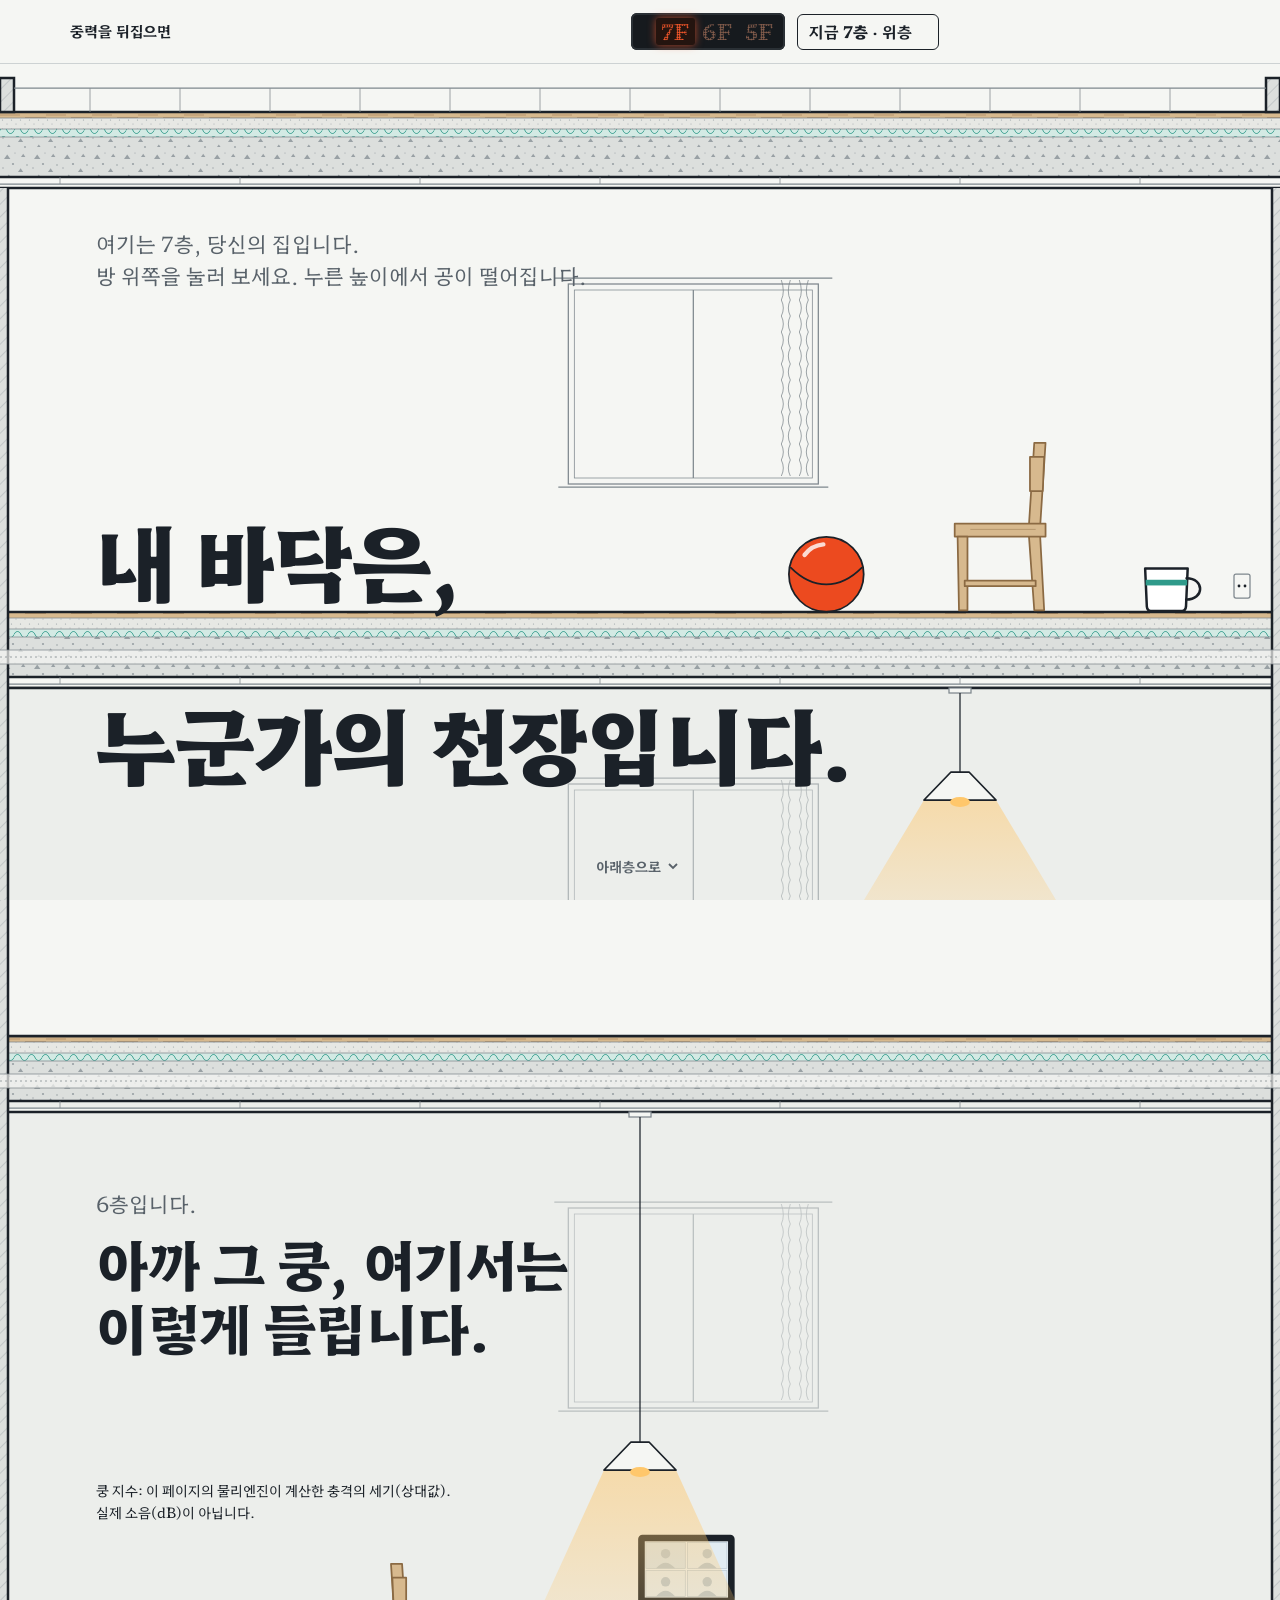
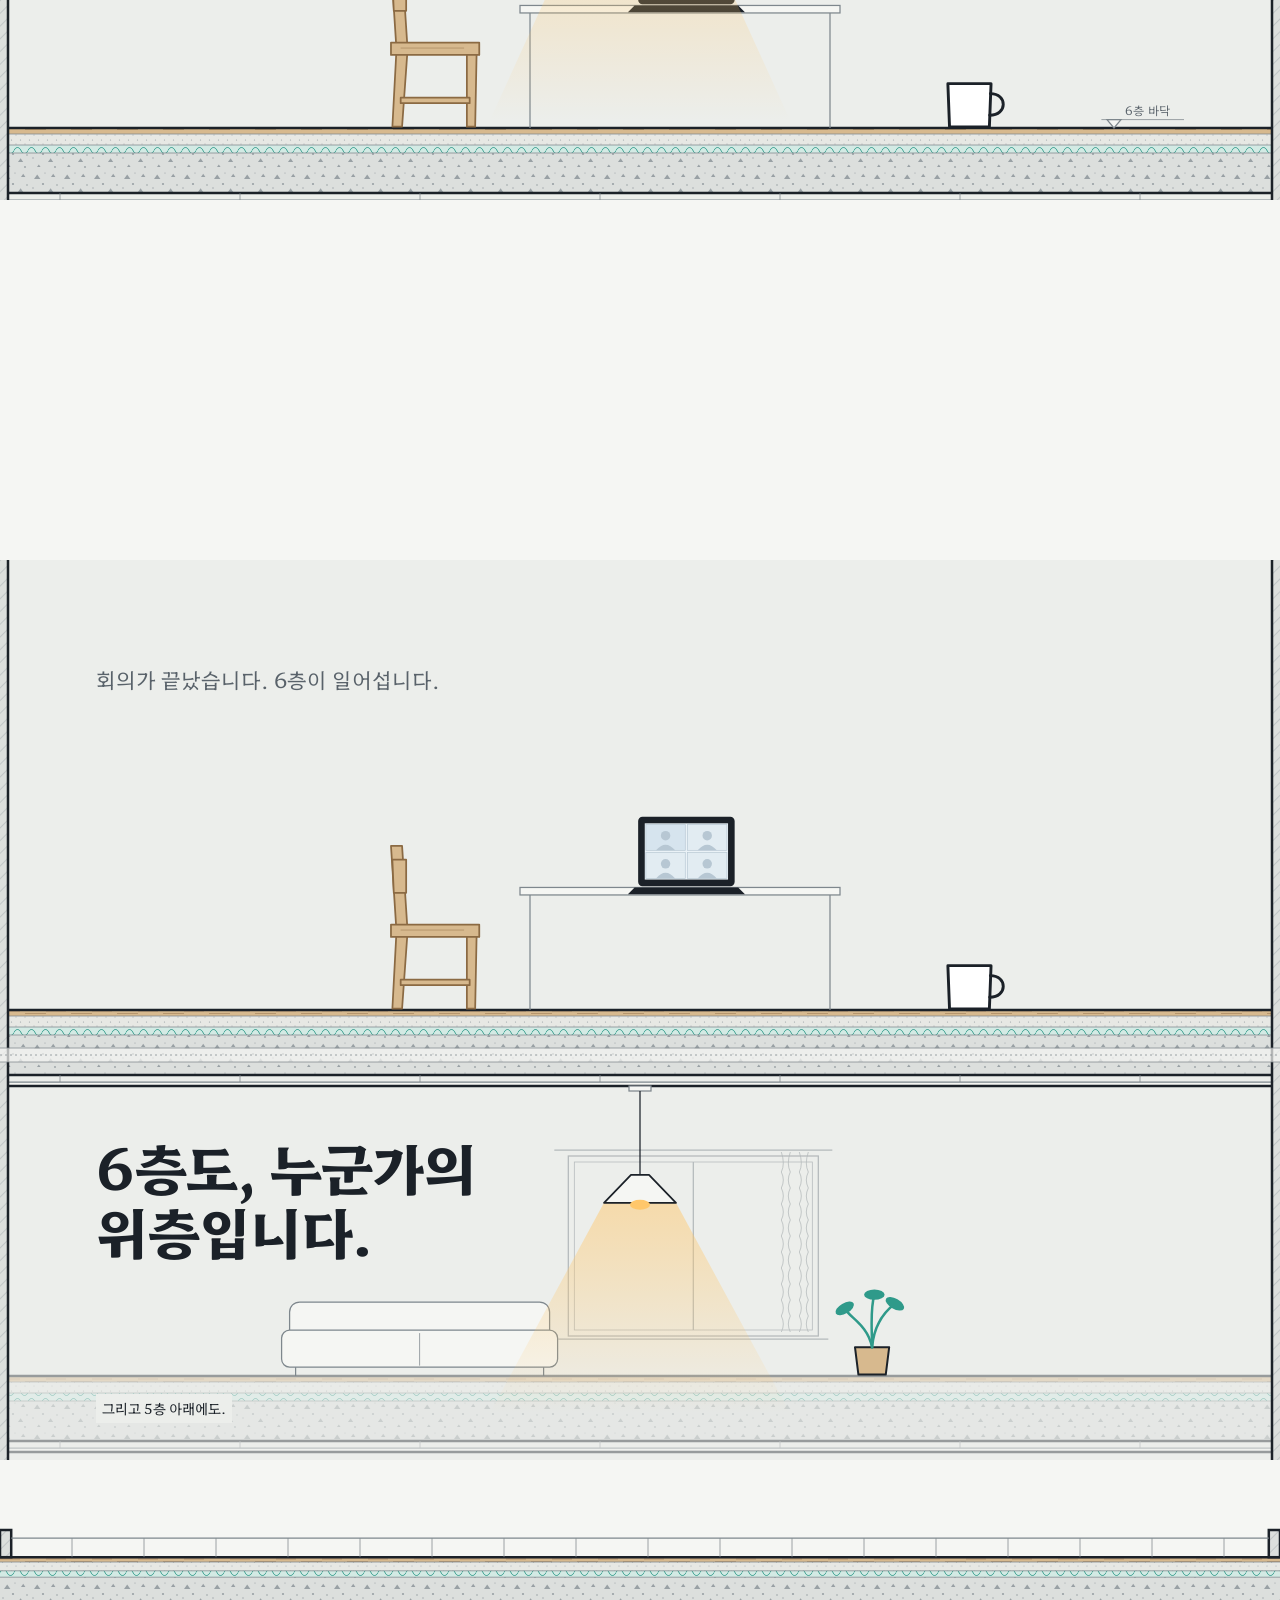
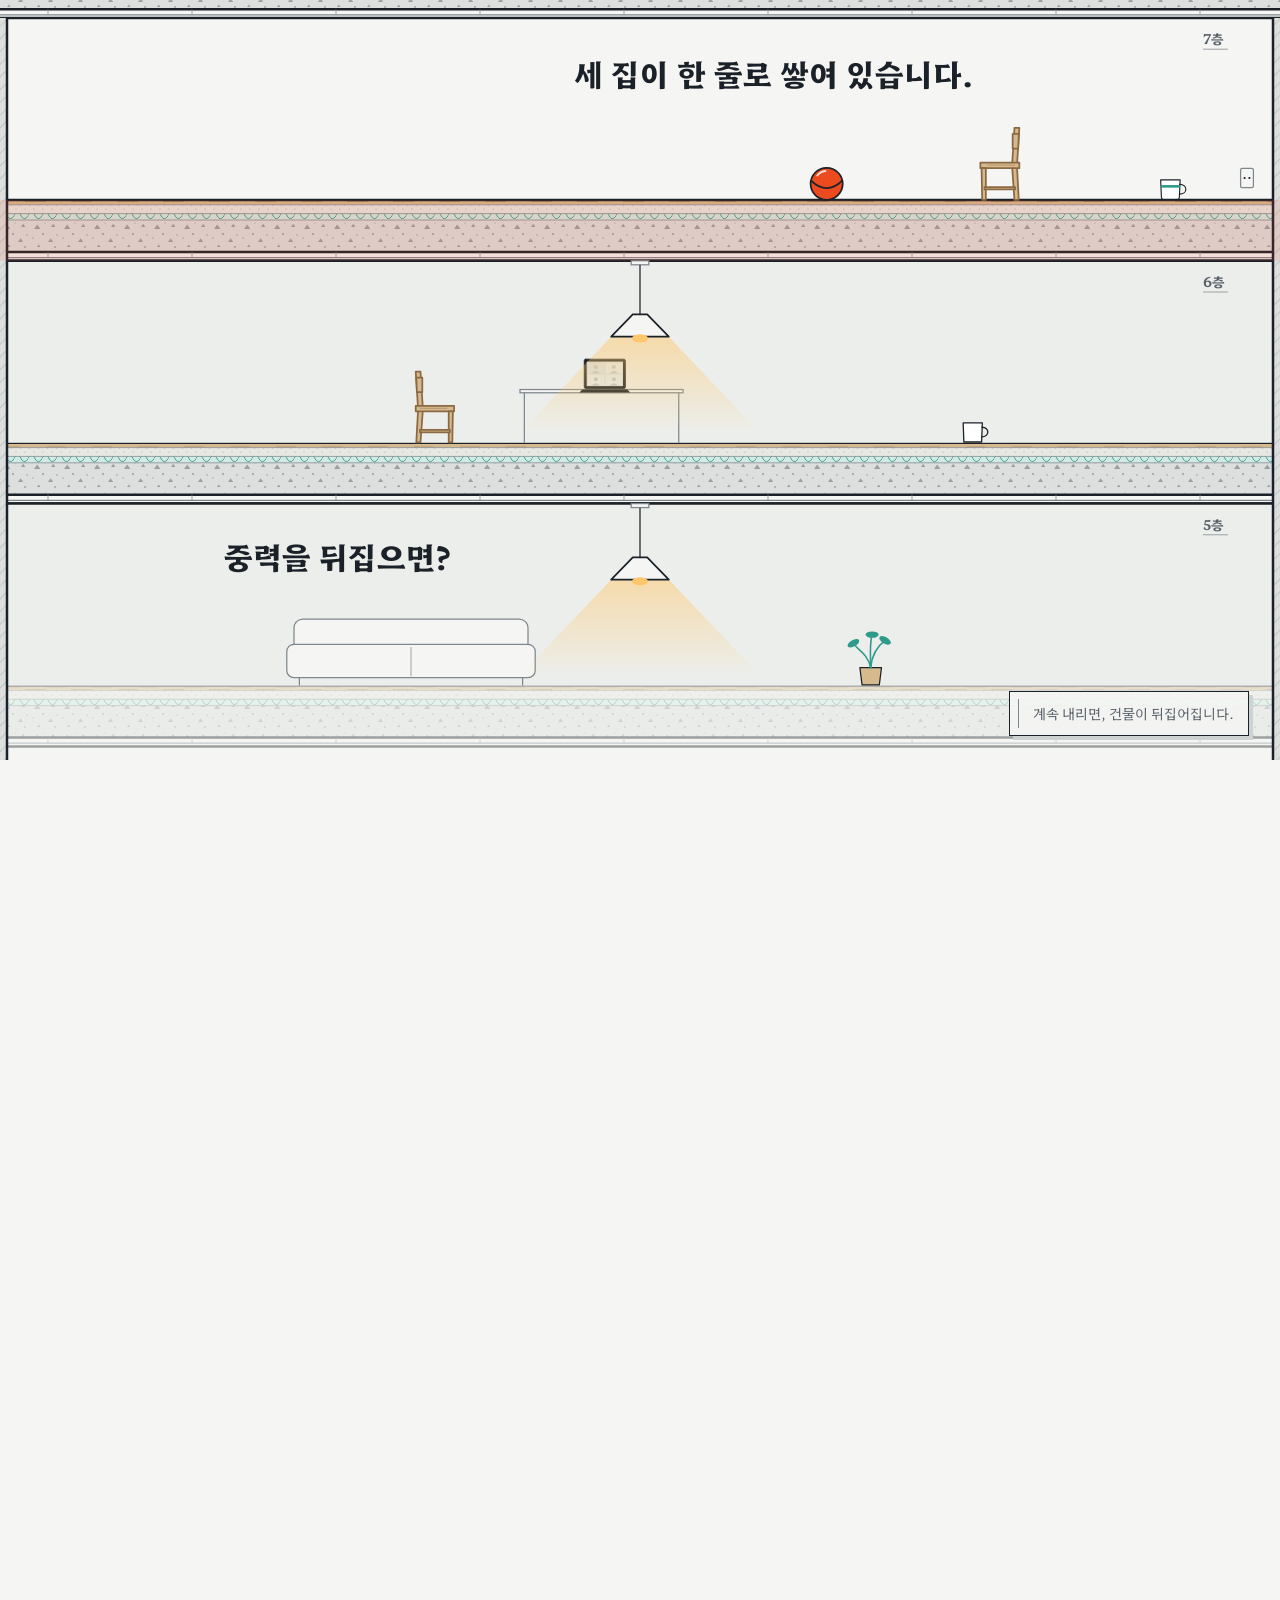
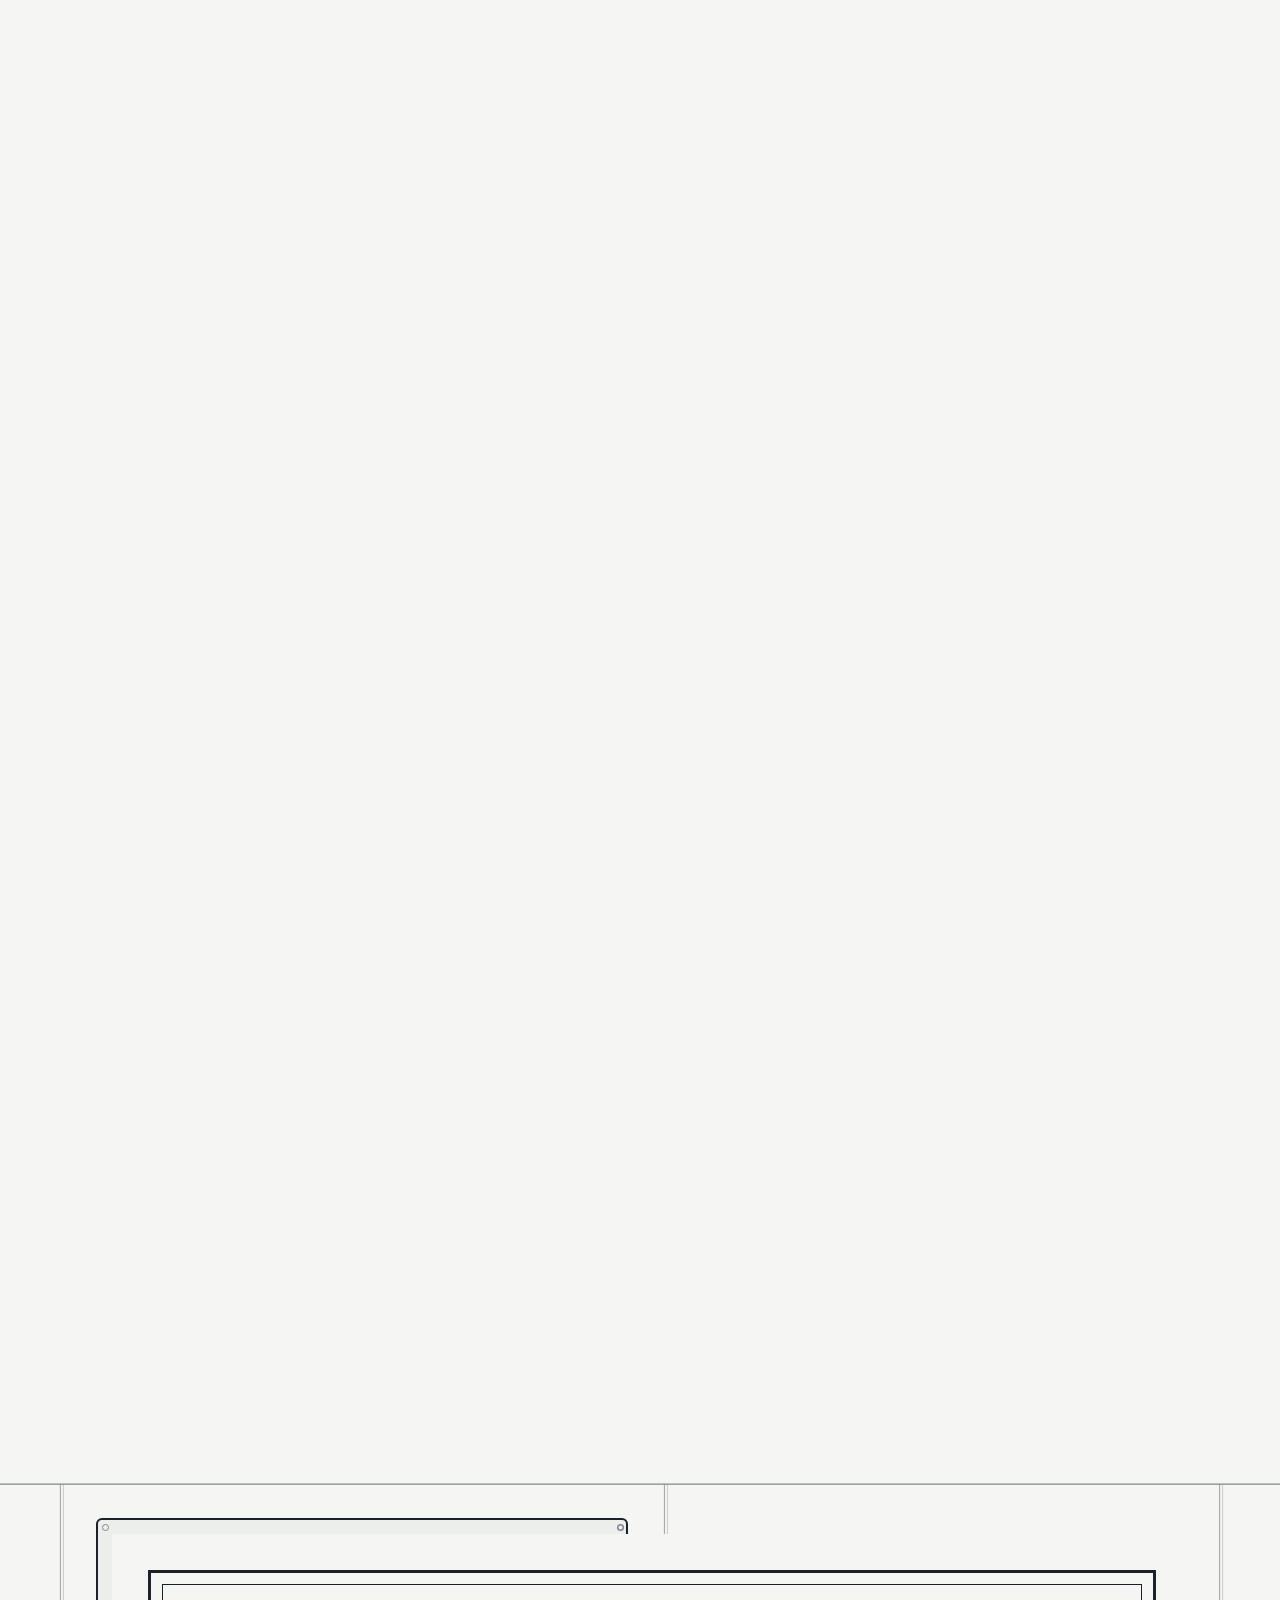
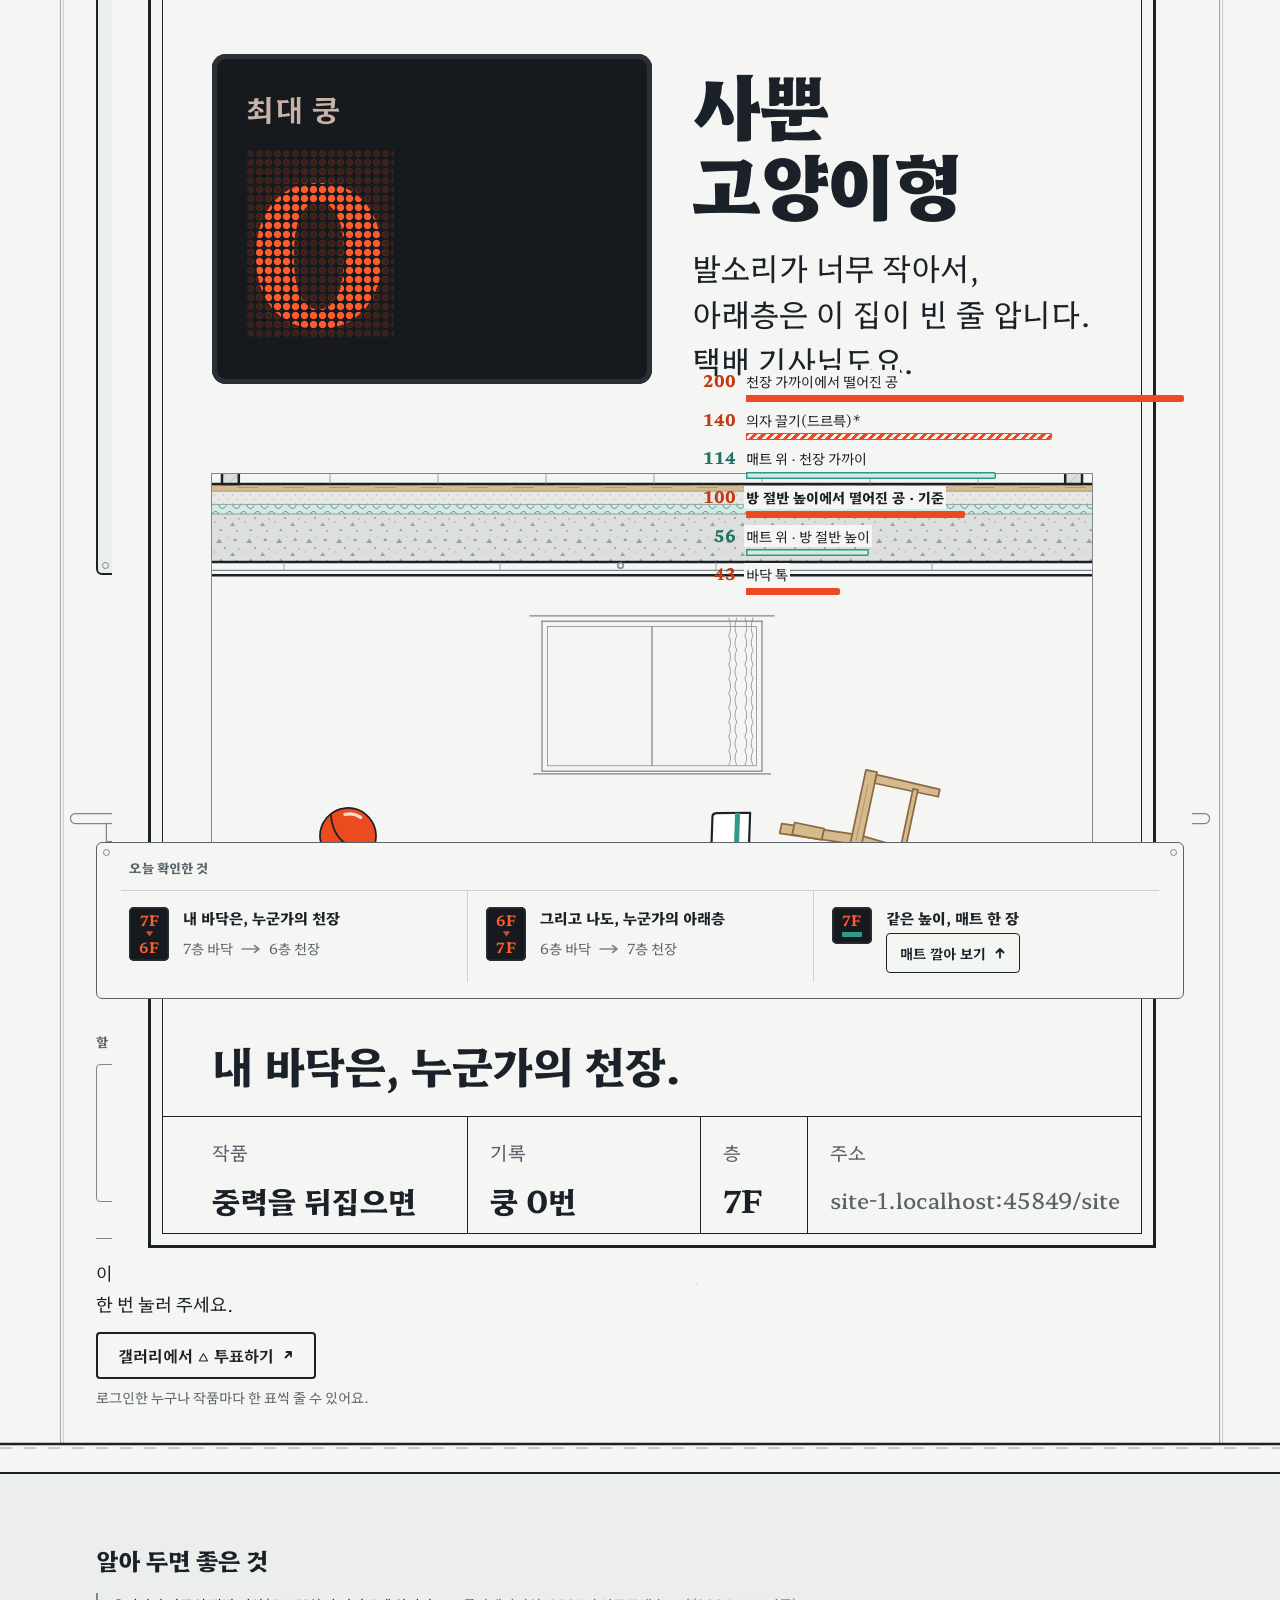
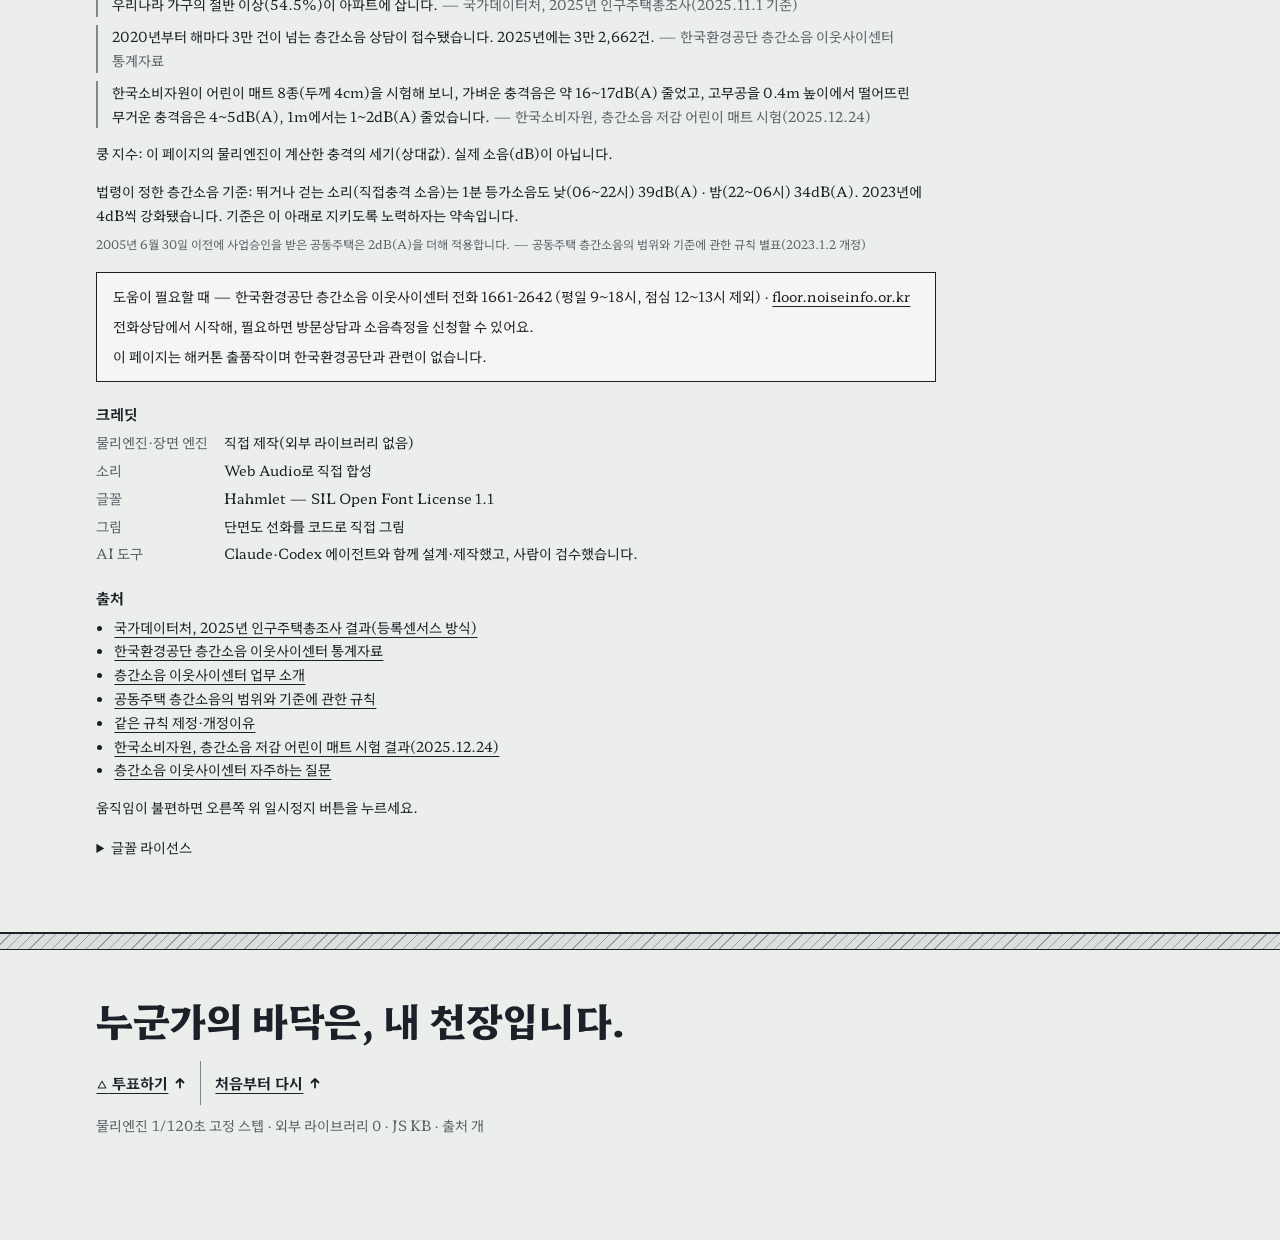
==== commit fb8e4087: "v1.0h: 끝 화면 투표 버튼을 랜딩톤 상세 페이지로 [갤러리에서 △ 투표하기]가 해커톤 첫 화면 대신 이 작품의 상세 페이지를 연다. 바뀐 파일은 site/index.html " ====
--- a/site/index.html
+++ b/site/index.html
@@ -449,7 +449,7 @@
                외부 링크는 이것 하나 — 맨 끝 행동 줄(S7-09)은 id로 여기에 온다. 주소는 출품 뒤 조율이 우리 상세 주소로 바꾼다 -->
           <div class="vote">
             <p>이 페이지는 Parallax 해커톤 ‘랜딩톤’ 출품작입니다. 만져 보고 마음에 들었다면, △ 한 번 눌러 주세요.</p>
-            <a class="btn btn-ghost vote-btn" id="vote-link" href="https://hackathon.parallax.kr/" target="_blank" rel="noopener" aria-label="갤러리에서 투표하기 (외부 사이트, 새 탭)"><span>갤러리에서 △ 투표하기</span><svg viewBox="0 0 12 12" aria-hidden="true" focusable="false"><path d="M3.5 8.5 9 3M4.5 3H9v4.5" fill="none" stroke="currentColor" stroke-width="1.8" stroke-linecap="round" stroke-linejoin="round"/></svg></a>
+            <a class="btn btn-ghost vote-btn" id="vote-link" href="https://hackathon.parallax.kr/rounds/cmw91br1o0009pj5gyr5e85pp/submissions/cmwxmzdtr00hbnyvqbsi50nfy" target="_blank" rel="noopener" aria-label="갤러리에서 투표하기 (외부 사이트, 새 탭)"><span>갤러리에서 △ 투표하기</span><svg viewBox="0 0 12 12" aria-hidden="true" focusable="false"><path d="M3.5 8.5 9 3M4.5 3H9v4.5" fill="none" stroke="currentColor" stroke-width="1.8" stroke-linecap="round" stroke-linejoin="round"/></svg></a>
             <p class="vote-note">로그인한 누구나 작품마다 한 표씩 줄 수 있어요.</p>
           </div>
         </div>
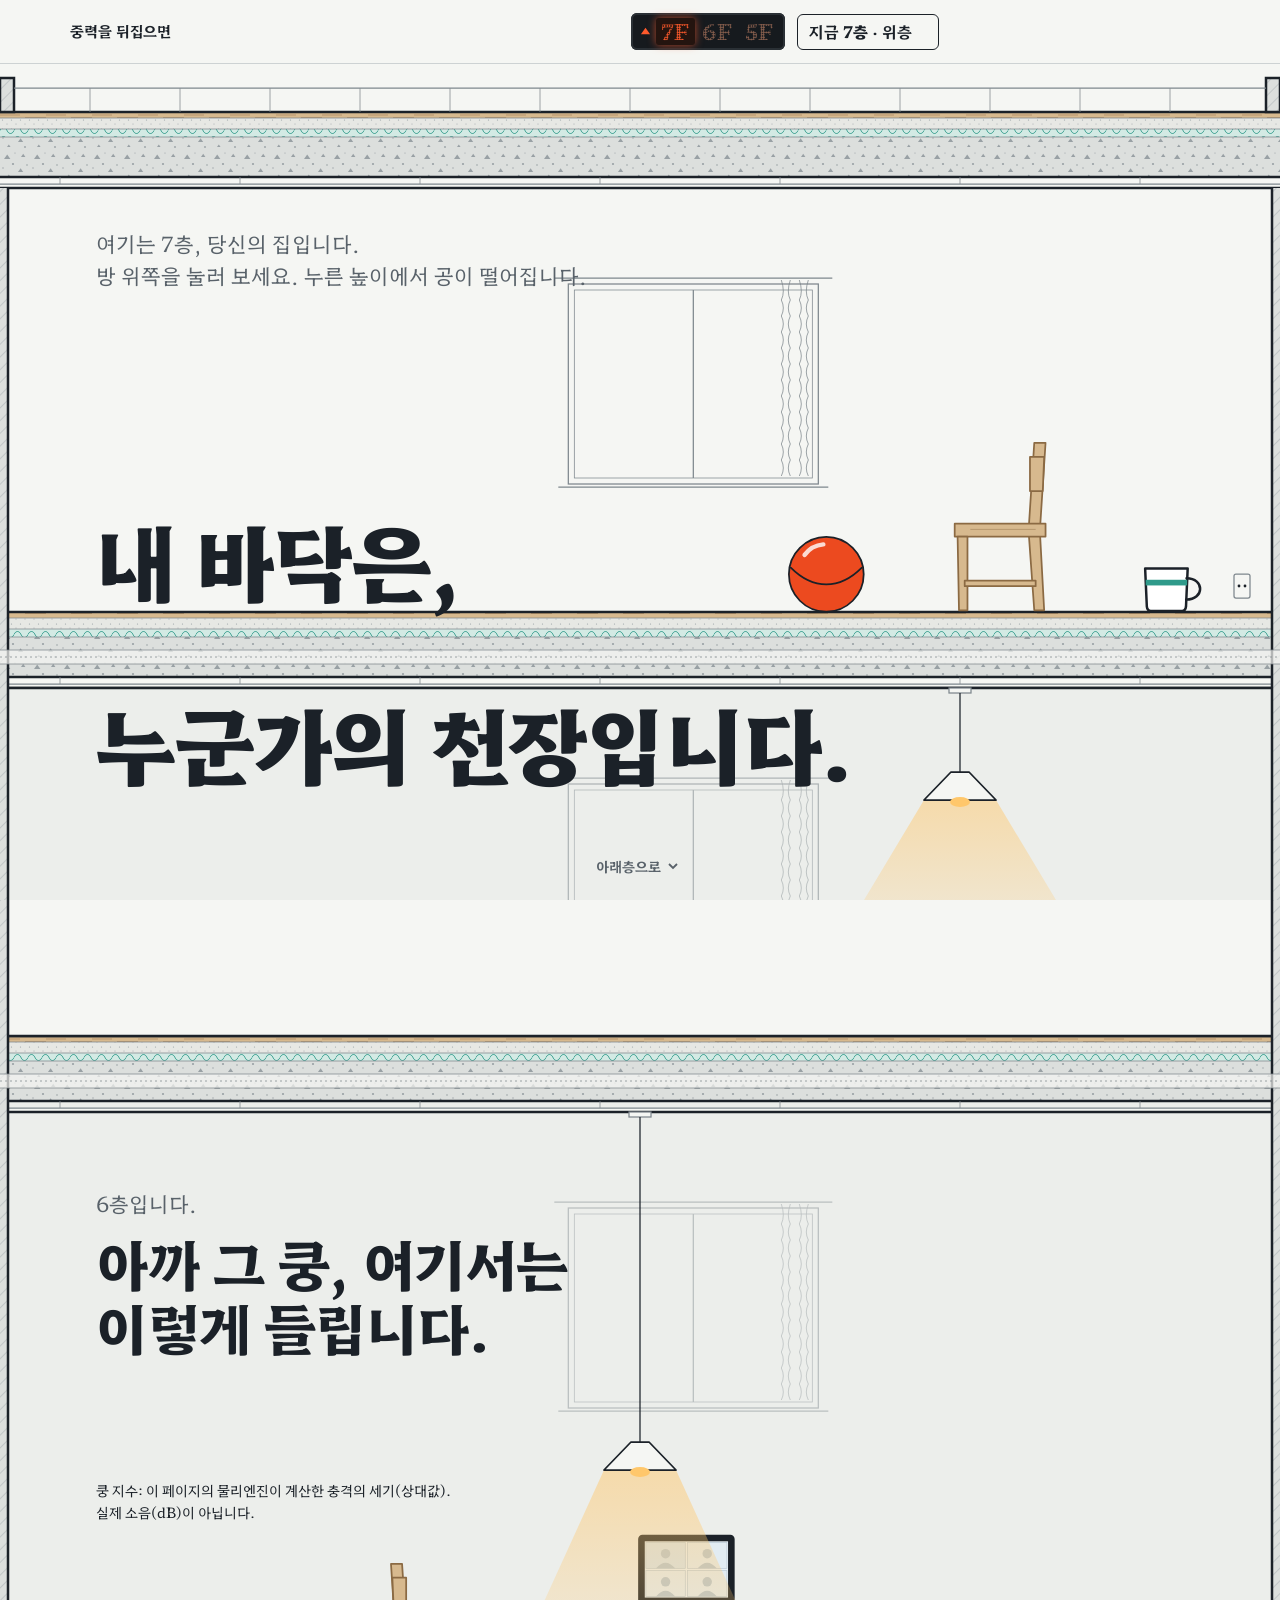
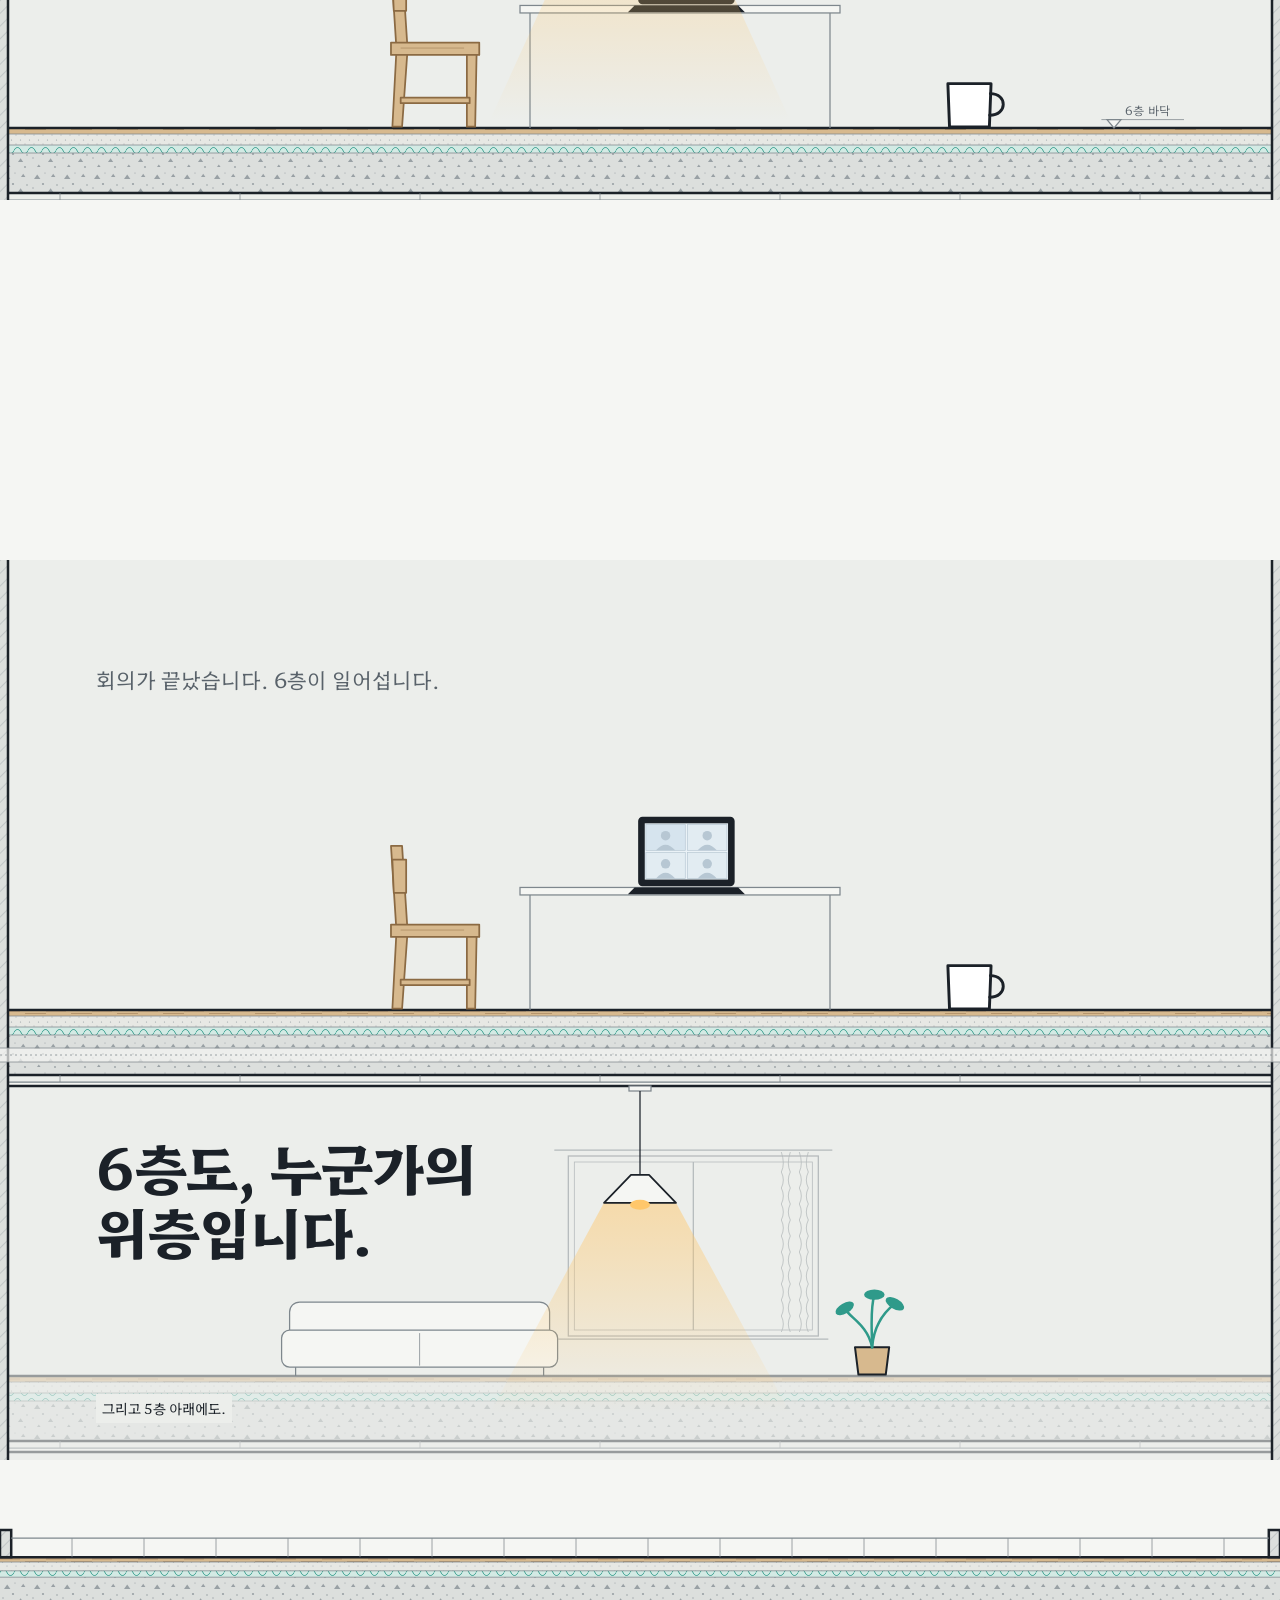
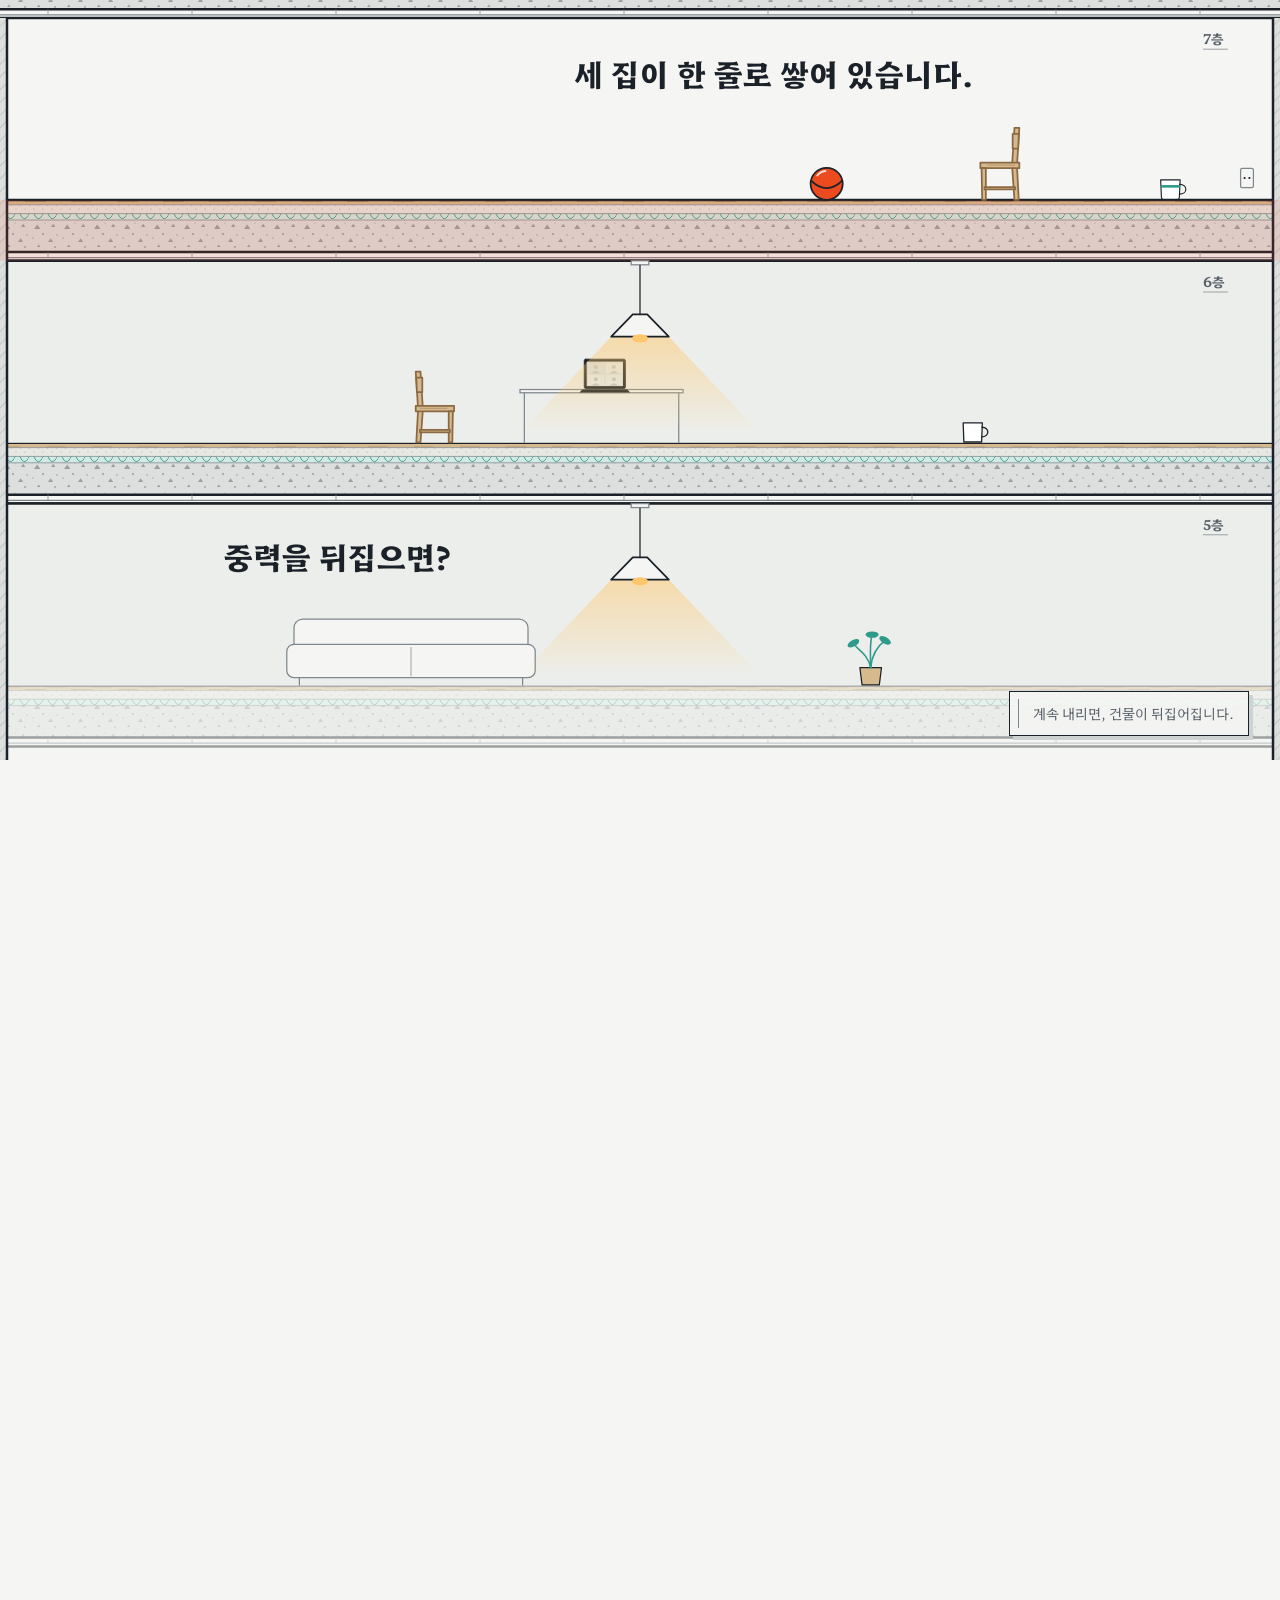
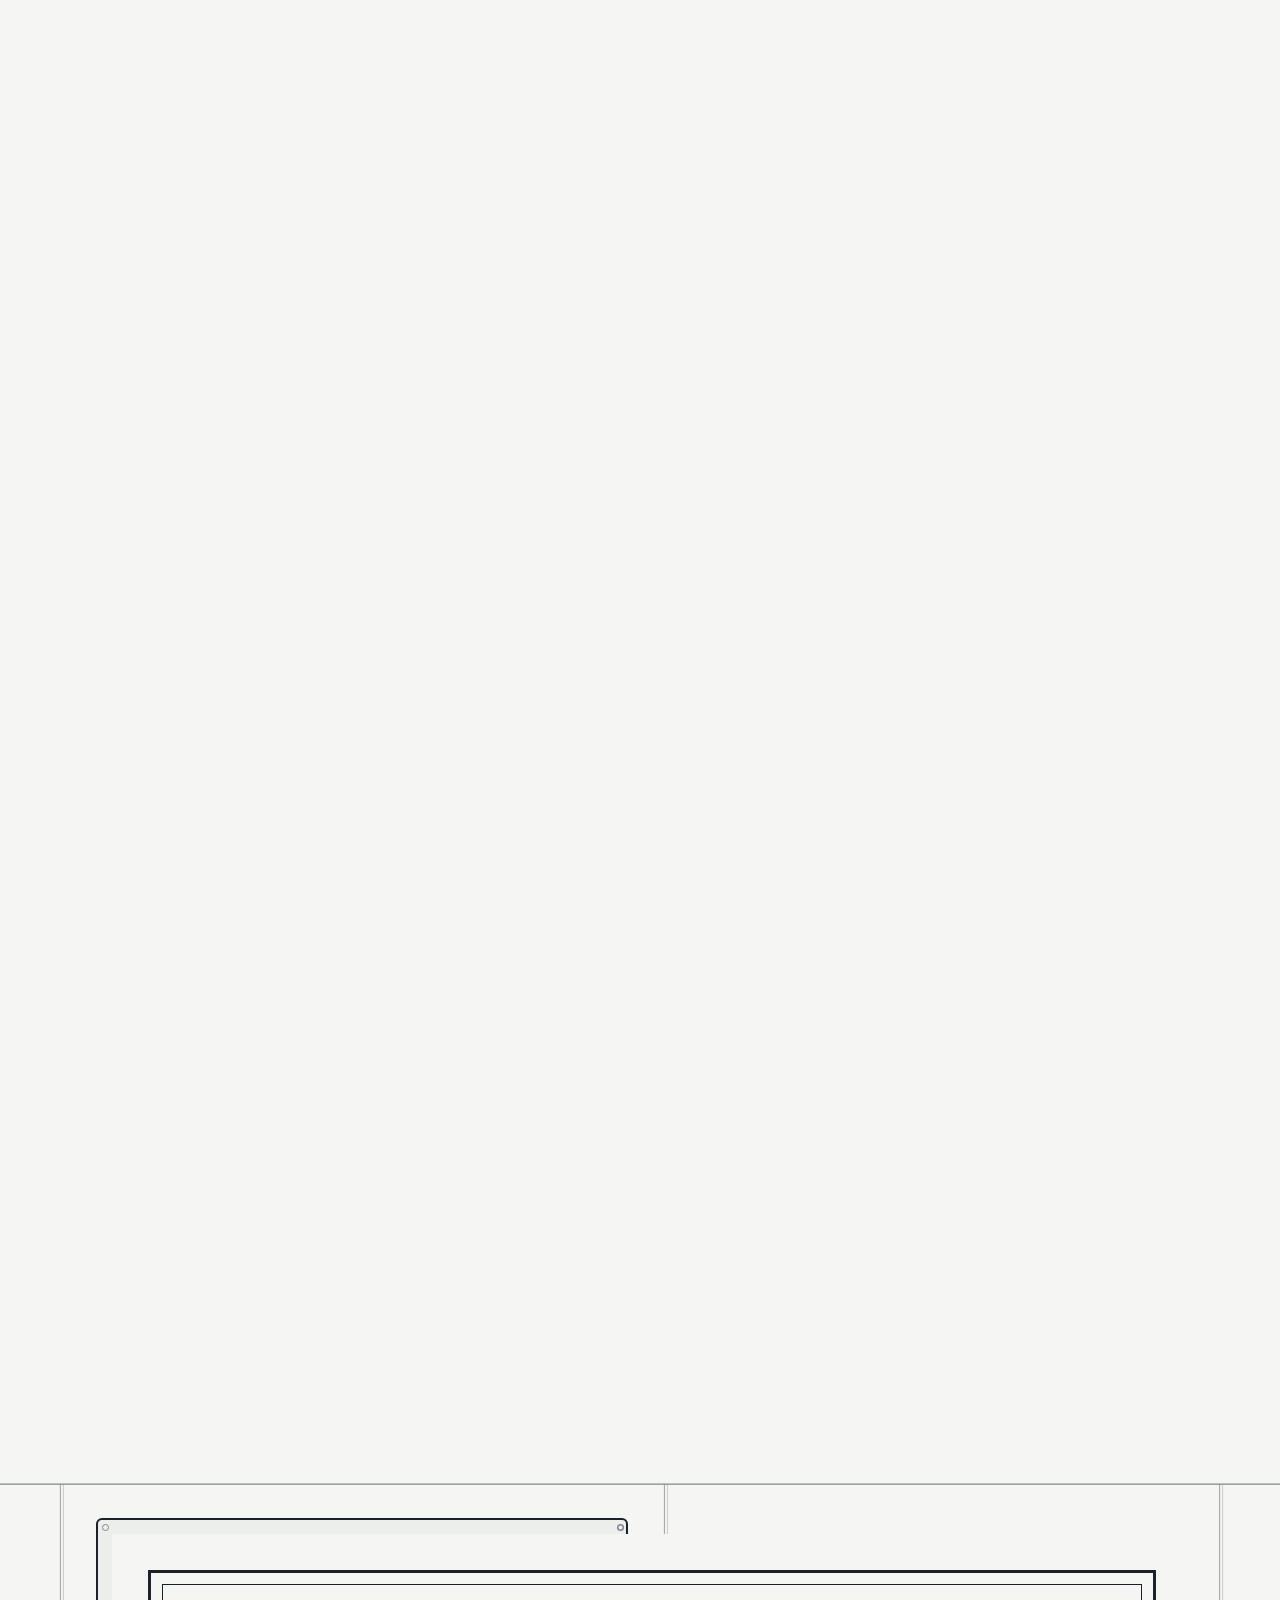
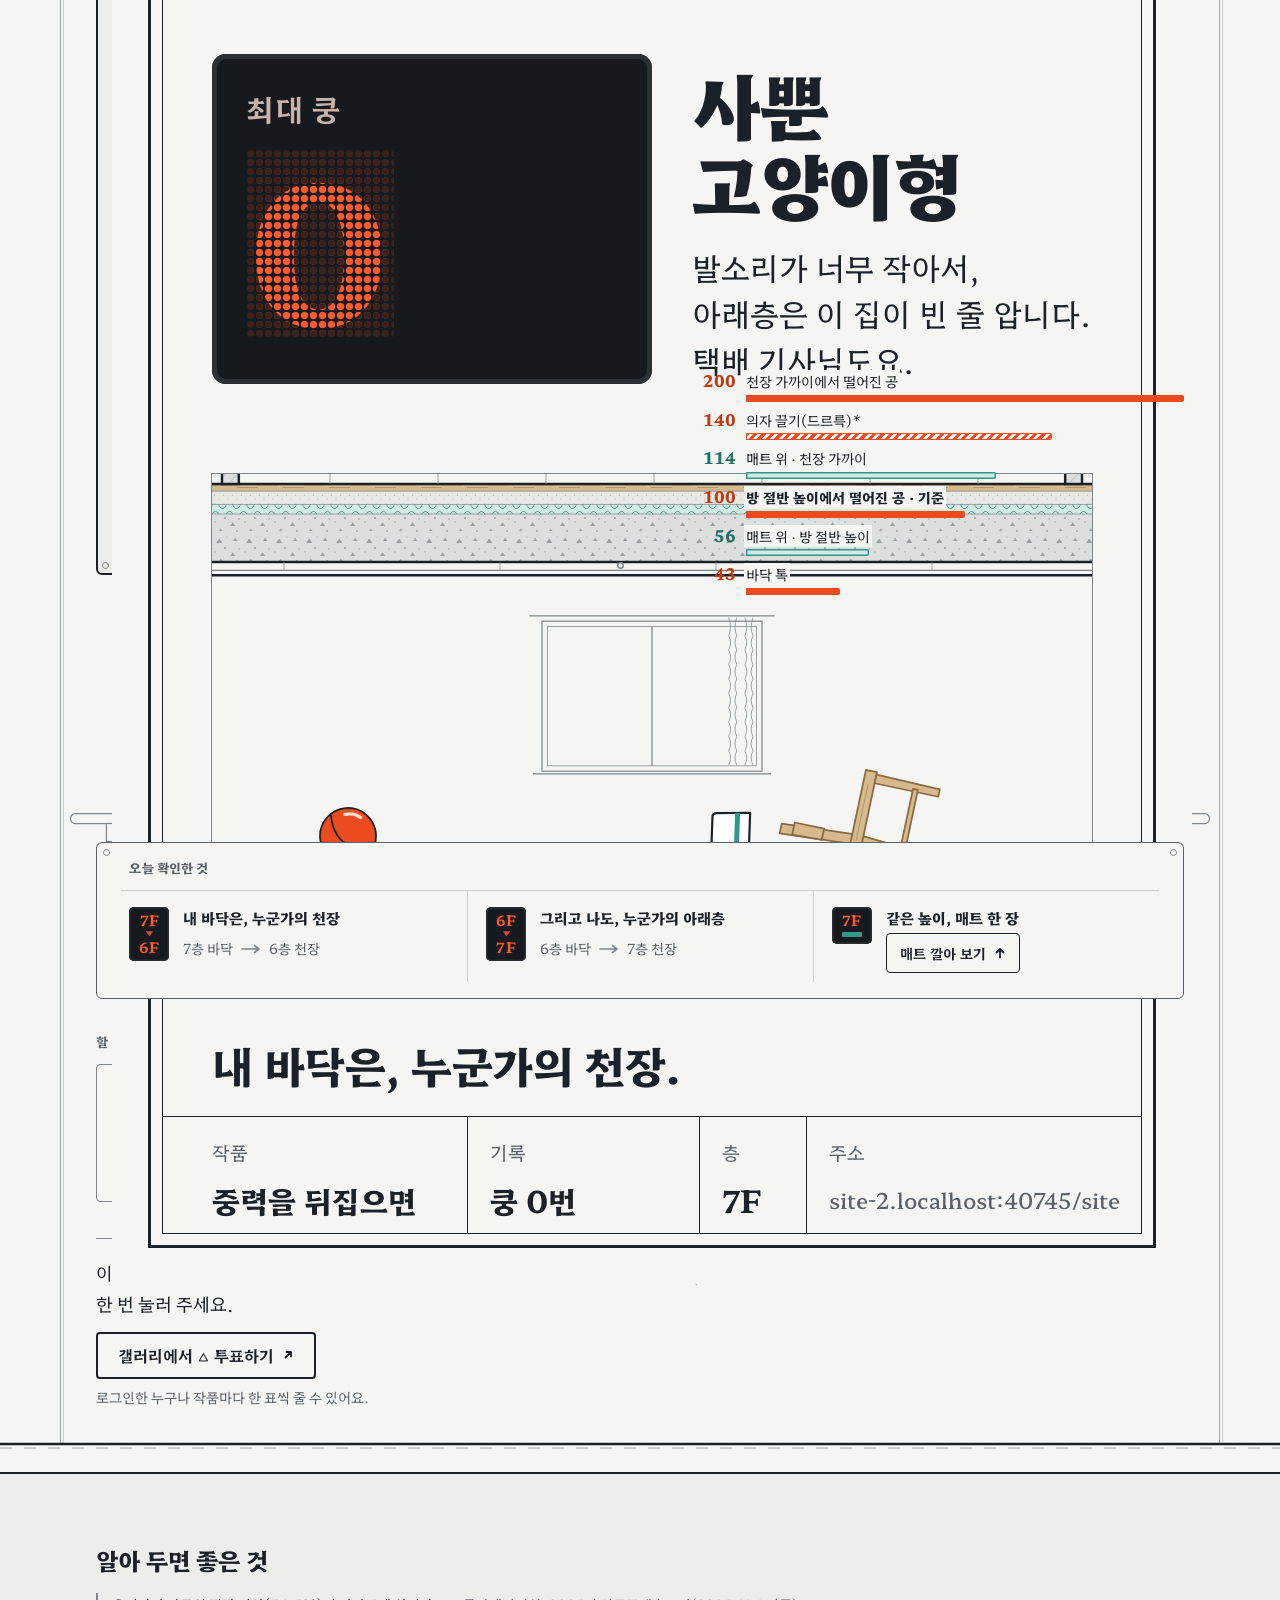
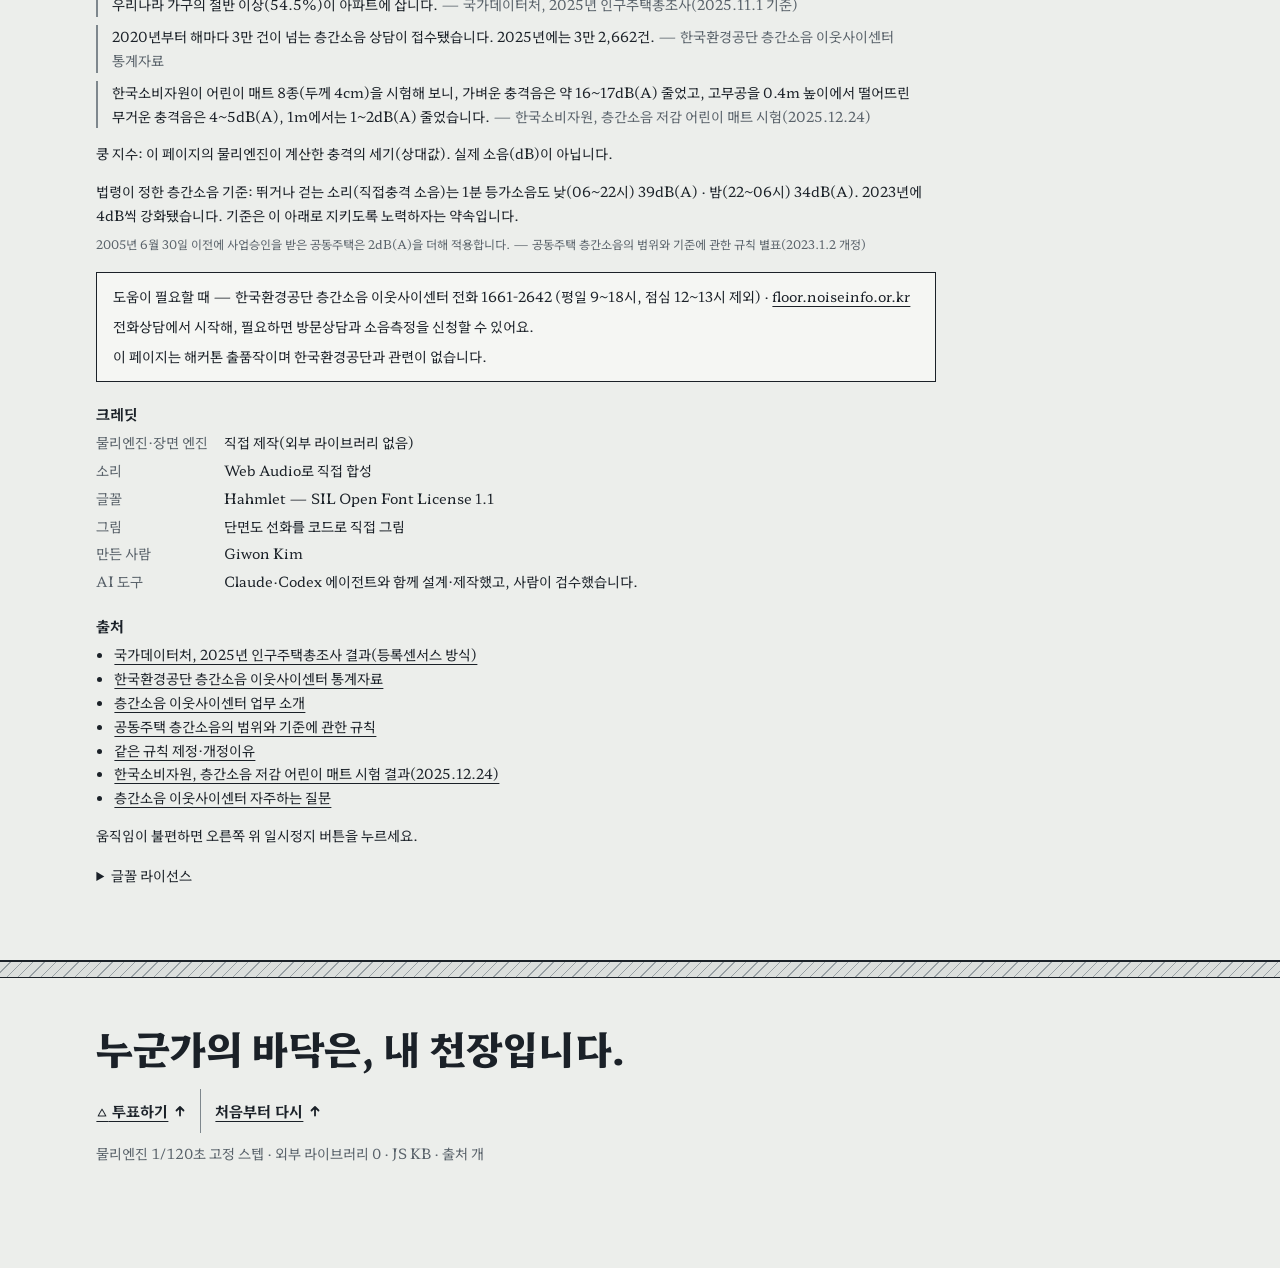
==== commit 9368cd5e: "v1.0i: 크레딧에 만든 사람 표기 페이지 바닥 크레딧에 '만든 사람 Giwon Kim'을 넣었다. 바뀐 파일은 site/index.html 하나이고, 빌드 목록 해시는 99f2" ====
--- a/site/index.html
+++ b/site/index.html
@@ -482,7 +482,7 @@
           <dt>소리</dt><dd>Web Audio로 직접 합성</dd>
           <dt>글꼴</dt><dd>Hahmlet — SIL Open Font License 1.1</dd>
           <dt>그림</dt><dd>단면도 선화를 코드로 직접 그림</dd>
-          <!-- 조율 확인: 만든 사람 [사용자 이름] (FINAL-STORY S7-05) -->
+          <dt>만든 사람</dt><dd>Giwon Kim</dd>
           <dt>AI 도구</dt><dd>Claude·Codex 에이전트와 함께 설계·제작했고, 사람이 검수했습니다.</dd>
         </dl>
         <!-- v0.6 F2(R11 14 · contest R3 4): [물리엔진 보기]는 크레딧 '물리엔진·장면 엔진' 바로 아래에서 확인한다. arch가 이 자리([data-engine-credit])에 버튼·캔버스를 붙인다 -->
